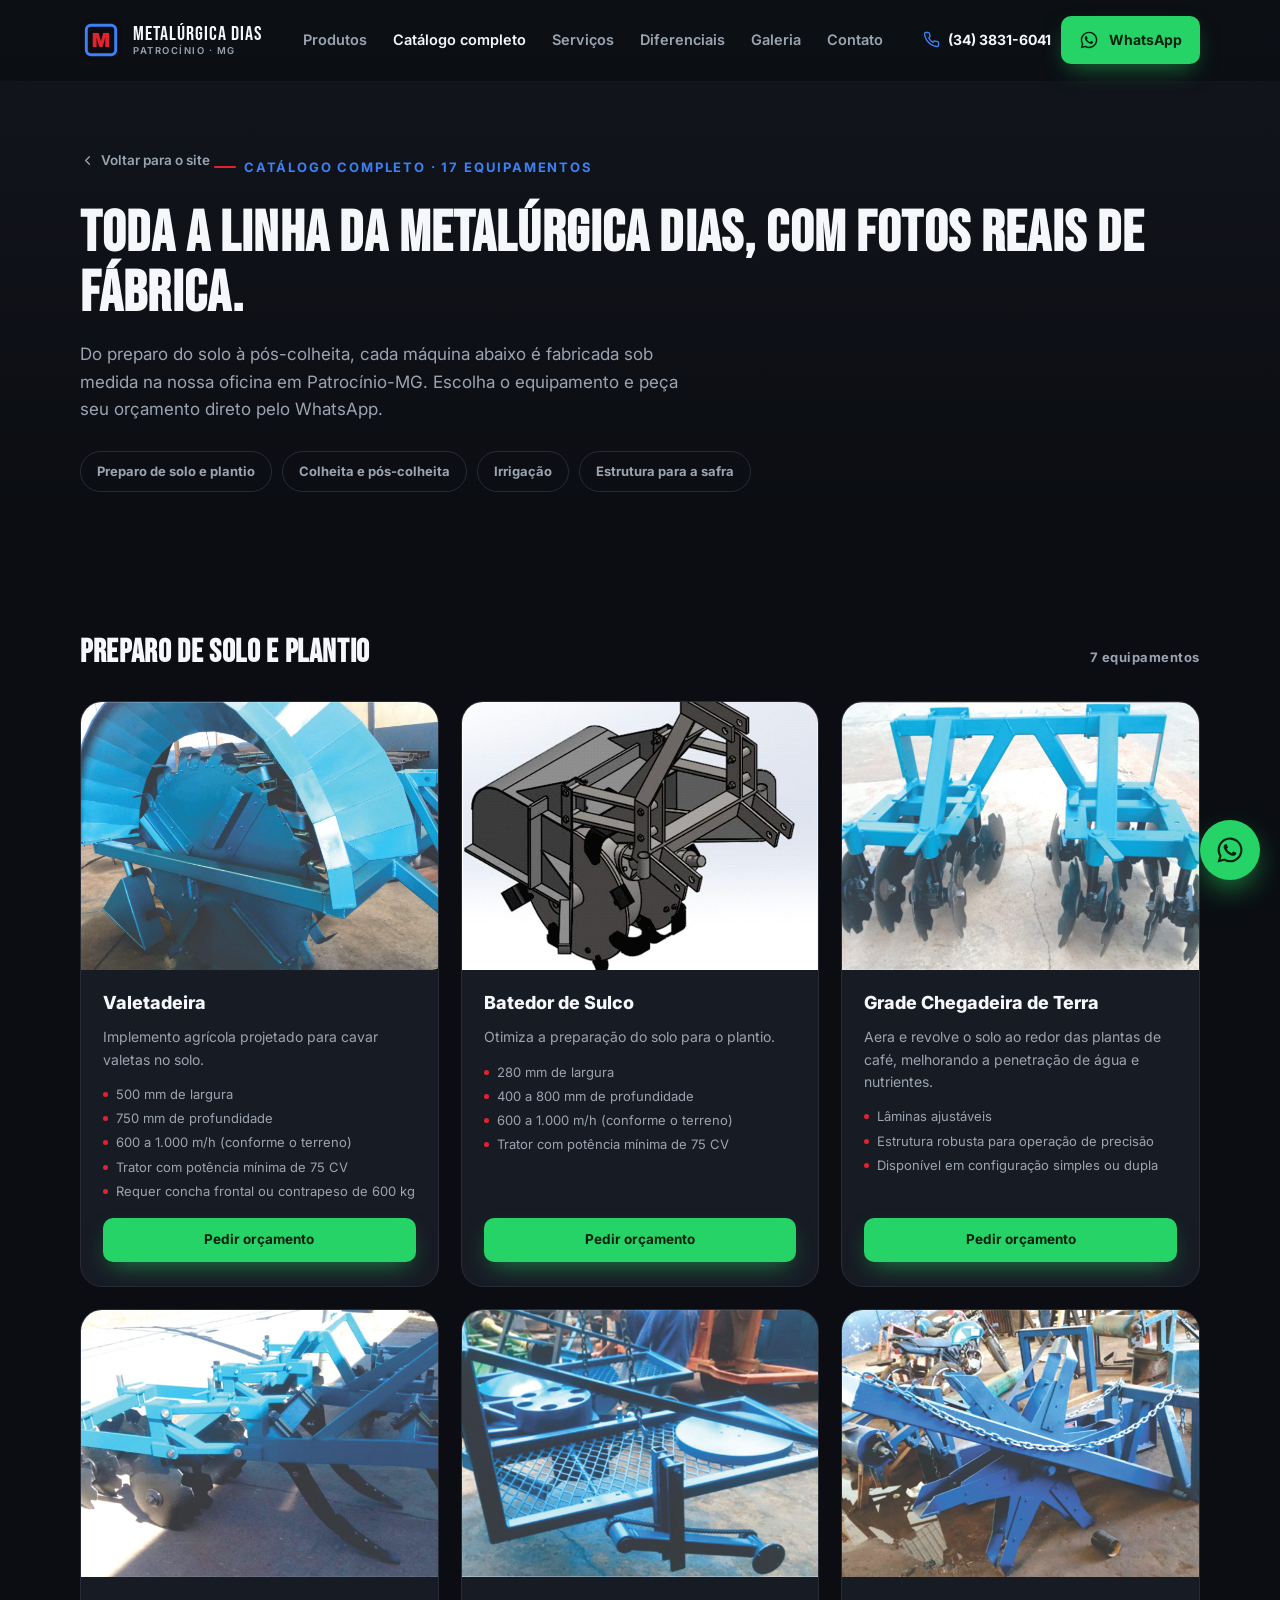
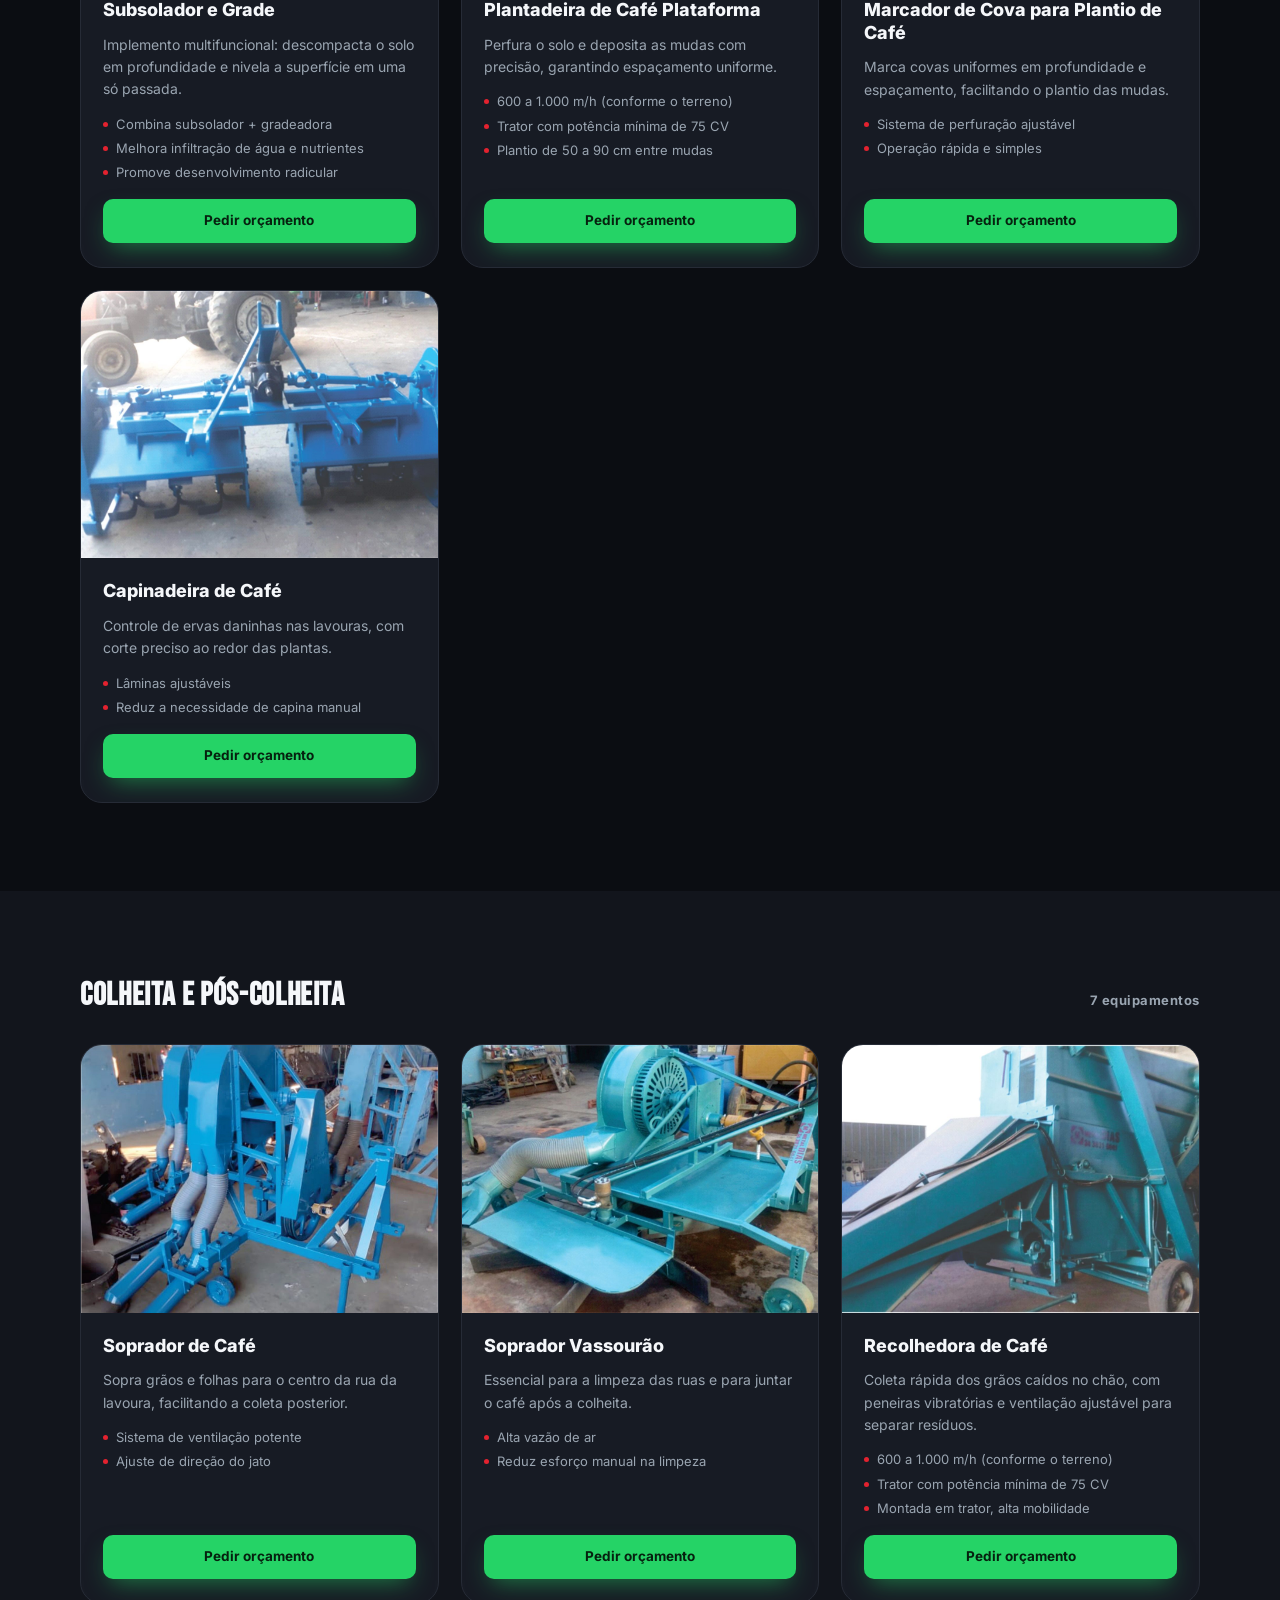
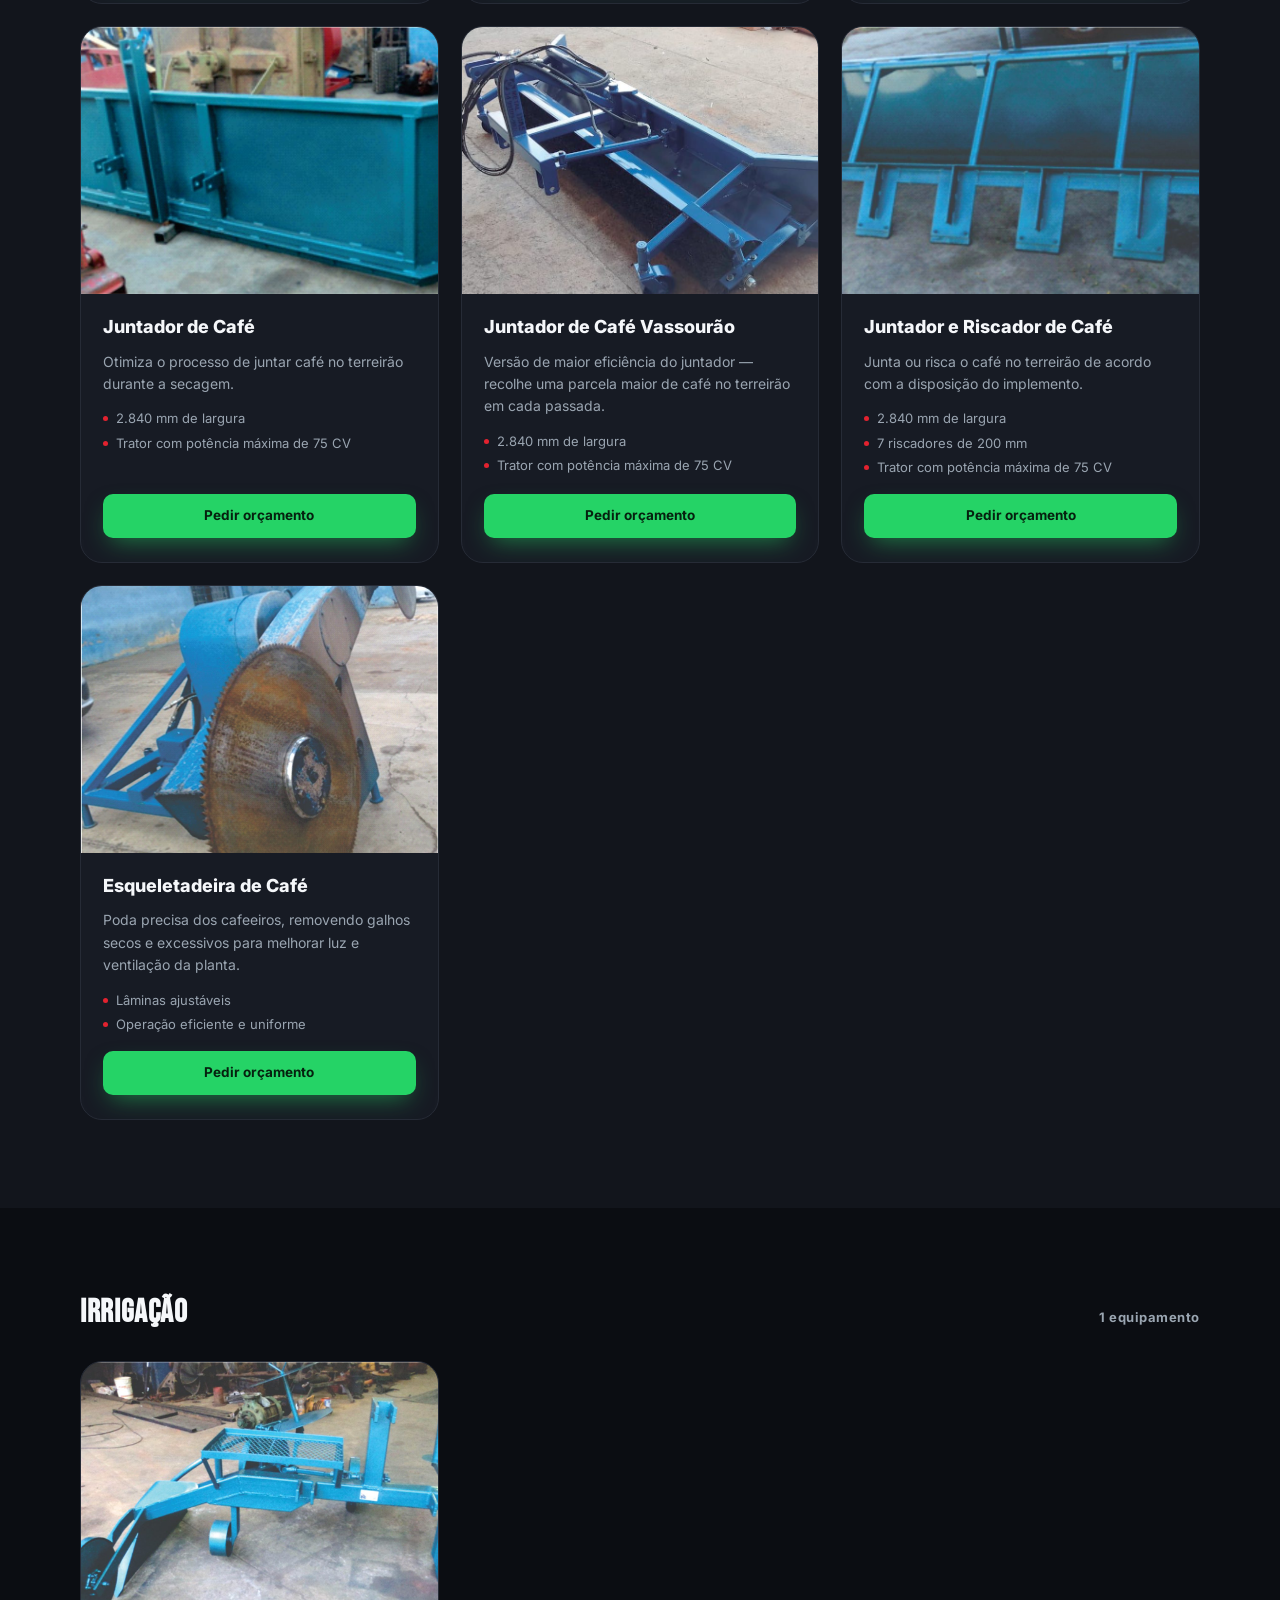
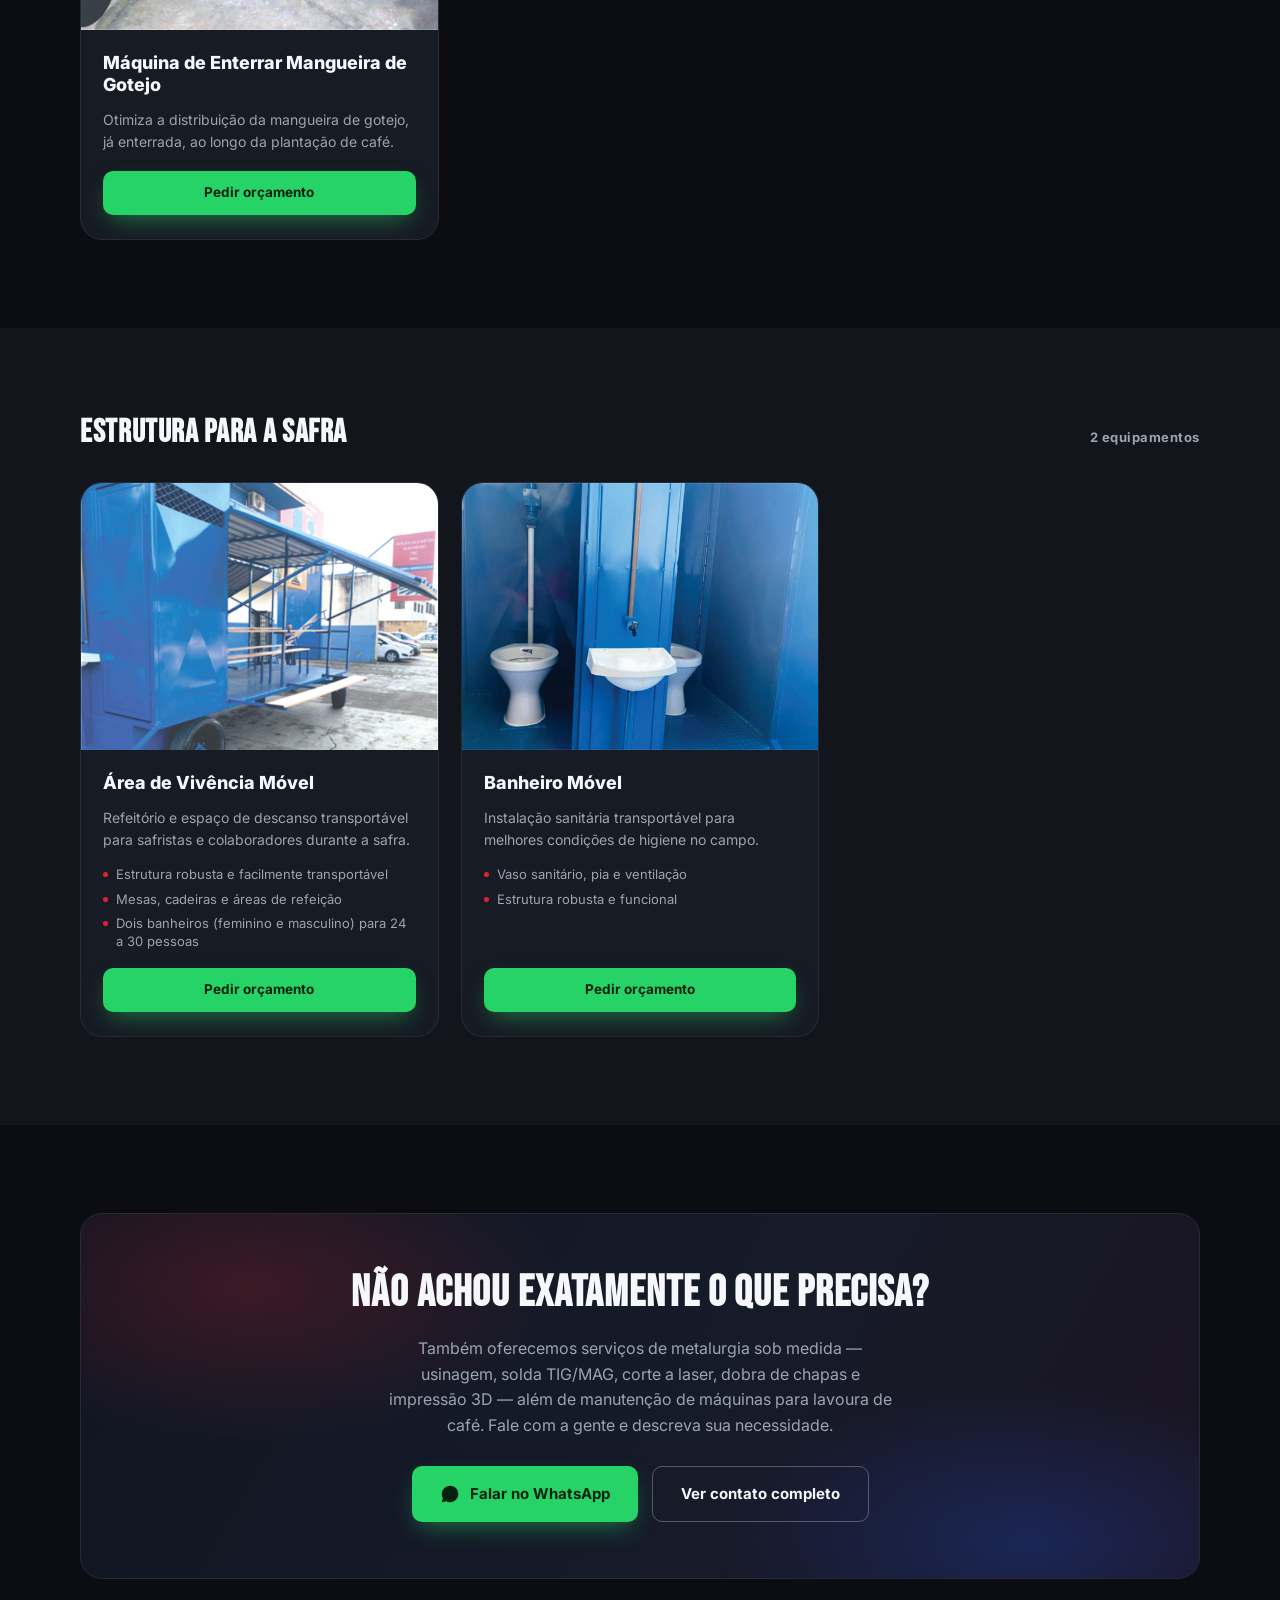
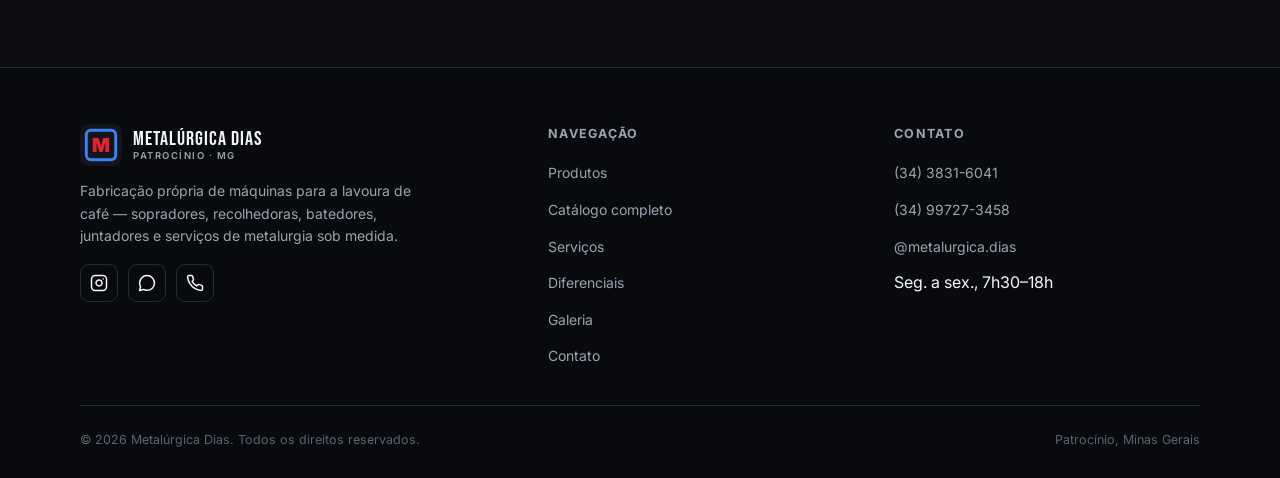
==== catalogo.html @ f8a8c546 "Ajusta copy para refletir os serviços de metalurgia, não só as máquinas de café - Meta description/o" ====
<!DOCTYPE html>
<html lang="pt-BR">
<head>
<meta charset="UTF-8">
<meta name="viewport" content="width=device-width, initial-scale=1">
<title>Catálogo completo — Metalúrgica Dias | Máquinas para Café, Patrocínio-MG</title>
<meta name="description" content="Catálogo completo da Metalúrgica Dias: 17 equipamentos para preparo de solo, plantio, colheita e pós-colheita de café, irrigação e estrutura de safra. Fabricação própria em Patrocínio-MG.">
<link rel="canonical" href="https://rafaelsilva308.github.io/metalurgica-dias/catalogo.html">
<meta property="og:title" content="Catálogo completo — Metalúrgica Dias">
<meta property="og:description" content="17 equipamentos de fabricação própria para a lavoura de café, com fotos reais e especificações técnicas.">
<meta property="og:type" content="website">
<meta property="og:url" content="https://rafaelsilva308.github.io/metalurgica-dias/catalogo.html">
<meta property="og:locale" content="pt_BR">
<meta property="og:image" content="https://rafaelsilva308.github.io/metalurgica-dias/assets/og-catalogo.jpg">
<meta property="og:image:width" content="1200">
<meta property="og:image:height" content="630">
<meta name="twitter:card" content="summary_large_image">
<meta name="twitter:title" content="Catálogo completo — Metalúrgica Dias">
<meta name="twitter:description" content="17 equipamentos de fabricação própria para a lavoura de café, com fotos reais e especificações técnicas.">
<meta name="twitter:image" content="https://rafaelsilva308.github.io/metalurgica-dias/assets/og-catalogo.jpg">
<link rel="icon" href="data:image/svg+xml,%3Csvg xmlns='http://www.w3.org/2000/svg' viewBox='0 0 100 100'%3E%3Crect width='100' height='100' rx='18' fill='%230B0D12'/%3E%3Crect x='14' y='14' width='72' height='72' rx='10' fill='none' stroke='%231D4ED8' stroke-width='7'/%3E%3Ctext x='50' y='68' font-family='Arial Black, sans-serif' font-weight='900' font-size='52' fill='%23E11D2E' text-anchor='middle'%3EM%3C/text%3E%3C/svg%3E">
<link rel="preconnect" href="https://fonts.googleapis.com">
<link rel="preconnect" href="https://fonts.gstatic.com" crossorigin>
<link href="https://fonts.googleapis.com/css2?family=Bebas+Neue&family=Inter:wght@400;500;600;700;800&display=swap" rel="stylesheet">
<link rel="stylesheet" href="styles.css">
</head>
<body>
<a href="#main" class="skip-link">Pular para o conteúdo</a>

<header class="site-header" id="siteHeader">
  <div class="container header-inner">
    <a href="index.html#topo" class="brand" aria-label="Metalúrgica Dias — início">
      <svg class="brand-mark" viewBox="0 0 100 100" fill="none" aria-hidden="true">
        <rect width="100" height="100" rx="20" fill="#0B0D12"/>
        <rect x="15" y="15" width="70" height="70" rx="11" stroke="#3B82F6" stroke-width="7"/>
        <text x="50" y="67" font-family="Arial Black, Inter, sans-serif" font-weight="900" font-size="46" fill="#E3222F" text-anchor="middle">M</text>
      </svg>
      <span class="brand-word">METALÚRGICA DIAS<span>Patrocínio &middot; MG</span></span>
    </a>

    <nav class="main-nav" aria-label="Navegação principal">
      <ul>
        <li><a href="index.html#produtos">Produtos</a></li>
        <li><a href="catalogo.html" class="active">Catálogo completo</a></li>
        <li><a href="index.html#servicos">Serviços</a></li>
        <li><a href="index.html#diferenciais">Diferenciais</a></li>
        <li><a href="index.html#galeria">Galeria</a></li>
        <li><a href="index.html#contato">Contato</a></li>
      </ul>
    </nav>

    <div class="header-actions">
      <a class="phone-chip" href="tel:+553438316041" aria-label="Ligar para (34) 3831-6041">
        <svg viewBox="0 0 24 24" fill="none" stroke="currentColor" stroke-width="2" stroke-linecap="round" stroke-linejoin="round" aria-hidden="true"><path d="M22 16.92v3a2 2 0 0 1-2.18 2 19.79 19.79 0 0 1-8.63-3.07 19.5 19.5 0 0 1-6-6 19.79 19.79 0 0 1-3.07-8.67A2 2 0 0 1 4.11 2h3a2 2 0 0 1 2 1.72c.127.96.361 1.903.7 2.81a2 2 0 0 1-.45 2.11L8.09 9.91a16 16 0 0 0 6 6l1.27-1.27a2 2 0 0 1 2.11-.45c.907.339 1.85.573 2.81.7A2 2 0 0 1 22 16.92z"/></svg>
        (34) 3831-6041
      </a>
      <a class="btn btn-whatsapp" href="https://wa.me/5534997273458?text=Ol%C3%A1%2C%20vi%20o%20cat%C3%A1logo%20da%20Metal%C3%BArgica%20Dias%20e%20gostaria%20de%20um%20or%C3%A7amento." target="_blank" rel="noopener" aria-label="Falar no WhatsApp">
        <svg viewBox="0 0 24 24" fill="currentColor" aria-hidden="true"><path d="M12.04 2C6.58 2 2.13 6.45 2.13 11.91c0 1.75.46 3.46 1.32 4.97L2.05 22l5.25-1.38a9.9 9.9 0 0 0 4.74 1.2h.01c5.46 0 9.9-4.45 9.9-9.91 0-2.65-1.03-5.14-2.9-7.01A9.82 9.82 0 0 0 12.04 2zm0 18.13a8.2 8.2 0 0 1-4.19-1.15l-.3-.18-3.12.82.83-3.04-.2-.31a8.22 8.22 0 1 1 6.98 3.86zm4.5-6.16c-.25-.12-1.47-.72-1.69-.8-.23-.08-.4-.12-.56.13-.17.25-.65.8-.79.96-.15.17-.29.19-.54.06-.25-.12-1.05-.39-2-1.23a7.5 7.5 0 0 1-1.38-1.72c-.15-.25-.02-.38.11-.51.11-.11.25-.29.37-.44.12-.15.16-.25.24-.42.08-.17.04-.31-.02-.44-.06-.12-.56-1.34-.76-1.84-.2-.48-.4-.42-.56-.42h-.48c-.17 0-.44.06-.67.31-.23.25-.87.85-.87 2.08 0 1.22.89 2.41 1.01 2.57.12.17 1.75 2.67 4.24 3.74.59.26 1.05.41 1.41.52.59.19 1.13.16 1.56.1.48-.07 1.47-.6 1.68-1.18.21-.58.21-1.07.15-1.18-.06-.1-.23-.17-.48-.29z"/></svg>
        <span class="btn-label">WhatsApp</span>
      </a>
      <button class="nav-toggle" id="navToggle" aria-label="Abrir menu" aria-expanded="false" aria-controls="mobileNav">
        <svg viewBox="0 0 24 24" fill="none" stroke="currentColor" stroke-width="2" stroke-linecap="round" aria-hidden="true"><line x1="3" y1="6" x2="21" y2="6"/><line x1="3" y1="12" x2="21" y2="12"/><line x1="3" y1="18" x2="21" y2="18"/></svg>
      </button>
    </div>
  </div>
</header>

<nav class="mobile-nav" id="mobileNav" aria-label="Navegação móvel">
  <ul>
    <li><a href="index.html#produtos">Produtos</a></li>
    <li><a href="catalogo.html">Catálogo completo</a></li>
    <li><a href="index.html#servicos">Serviços</a></li>
    <li><a href="index.html#diferenciais">Diferenciais</a></li>
    <li><a href="index.html#galeria">Galeria</a></li>
    <li><a href="index.html#contato">Contato</a></li>
  </ul>
  <a class="btn btn-whatsapp btn-block" href="https://wa.me/5534997273458?text=Ol%C3%A1%2C%20vi%20o%20cat%C3%A1logo%20da%20Metal%C3%BArgica%20Dias%20e%20gostaria%20de%20um%20or%C3%A7amento." target="_blank" rel="noopener">
    <svg viewBox="0 0 24 24" fill="currentColor" aria-hidden="true"><path d="M12.04 2C6.58 2 2.13 6.45 2.13 11.91c0 1.75.46 3.46 1.32 4.97L2.05 22l5.25-1.38a9.9 9.9 0 0 0 4.74 1.2h.01c5.46 0 9.9-4.45 9.9-9.91 0-2.65-1.03-5.14-2.9-7.01A9.82 9.82 0 0 0 12.04 2z"/></svg>
    Falar no WhatsApp
  </a>
</nav>

<main id="main">
  <!-- CATALOG HERO -->
  <section class="cat-hero">
    <div class="container">
      <a href="index.html" class="cat-hero-back reveal">
        <svg viewBox="0 0 24 24" fill="none" stroke="currentColor" stroke-width="2" stroke-linecap="round" stroke-linejoin="round" aria-hidden="true"><polyline points="15 18 9 12 15 6"/></svg>
        Voltar para o site
      </a>
      <span class="eyebrow reveal">Catálogo completo &middot; 17 equipamentos</span>
      <h1 class="reveal" style="--rd:.05s">Toda a linha da Metalúrgica Dias, com fotos reais de fábrica.</h1>
      <p class="reveal" style="--rd:.1s">Do preparo do solo à pós-colheita, cada máquina abaixo é fabricada sob medida na nossa oficina em Patrocínio-MG. Escolha o equipamento e peça seu orçamento direto pelo WhatsApp.</p>
      <nav class="cat-jump reveal" style="--rd:.16s" aria-label="Ir para categoria">
        <a href="#preparo-solo">Preparo de solo e plantio</a>
        <a href="#colheita">Colheita e pós-colheita</a>
        <a href="#irrigacao">Irrigação</a>
        <a href="#estrutura">Estrutura para a safra</a>
      </nav>
    </div>
  </section>

  <!-- PREPARO DE SOLO E PLANTIO -->
  <section class="section-pad" id="preparo-solo">
    <div class="container">
      <div class="cat-section-head reveal">
        <h2>Preparo de solo e plantio</h2>
        <span class="cat-count">7 equipamentos</span>
      </div>

      <div class="catalog-grid">
        <article class="catalog-card reveal">
          <div class="catalog-card-media"><img src="assets/produtos/valetadeira.jpg" alt="Valetadeira da Metalúrgica Dias cavando valetas no solo" loading="lazy" width="1400" height="972"></div>
          <div class="catalog-card-body">
            <h3>Valetadeira</h3>
            <p>Implemento agrícola projetado para cavar valetas no solo.</p>
            <ul class="catalog-specs">
              <li>500 mm de largura</li>
              <li>750 mm de profundidade</li>
              <li>600 a 1.000 m/h (conforme o terreno)</li>
              <li>Trator com potência mínima de 75 CV</li>
              <li>Requer concha frontal ou contrapeso de 600 kg</li>
            </ul>
            <div class="catalog-card-cta">
              <a class="btn btn-whatsapp btn-sm btn-block" href="https://wa.me/5534997273458?text=Ol%C3%A1%2C%20tenho%20interesse%20na%20VALETADEIRA%20do%20cat%C3%A1logo." target="_blank" rel="noopener">Pedir orçamento</a>
            </div>
          </div>
        </article>

        <article class="catalog-card reveal">
          <div class="catalog-card-media"><img src="assets/produtos/batedor-de-sulco.jpg" alt="Batedor de sulco da Metalúrgica Dias" loading="lazy" width="1400" height="1185"></div>
          <div class="catalog-card-body">
            <h3>Batedor de Sulco</h3>
            <p>Otimiza a preparação do solo para o plantio.</p>
            <ul class="catalog-specs">
              <li>280 mm de largura</li>
              <li>400 a 800 mm de profundidade</li>
              <li>600 a 1.000 m/h (conforme o terreno)</li>
              <li>Trator com potência mínima de 75 CV</li>
            </ul>
            <div class="catalog-card-cta">
              <a class="btn btn-whatsapp btn-sm btn-block" href="https://wa.me/5534997273458?text=Ol%C3%A1%2C%20tenho%20interesse%20no%20BATEDOR%20DE%20SULCO%20do%20cat%C3%A1logo." target="_blank" rel="noopener">Pedir orçamento</a>
            </div>
          </div>
        </article>

        <article class="catalog-card reveal">
          <div class="catalog-card-media"><img src="assets/produtos/grade-chegadeira-terra-2.jpg" alt="Grade chegadeira de terra da Metalúrgica Dias" loading="lazy" width="1400" height="916"></div>
          <div class="catalog-card-body">
            <h3>Grade Chegadeira de Terra</h3>
            <p>Aera e revolve o solo ao redor das plantas de café, melhorando a penetração de água e nutrientes.</p>
            <ul class="catalog-specs">
              <li>Lâminas ajustáveis</li>
              <li>Estrutura robusta para operação de precisão</li>
              <li>Disponível em configuração simples ou dupla</li>
            </ul>
            <div class="catalog-card-cta">
              <a class="btn btn-whatsapp btn-sm btn-block" href="https://wa.me/5534997273458?text=Ol%C3%A1%2C%20tenho%20interesse%20na%20GRADE%20CHEGADEIRA%20DE%20TERRA%20do%20cat%C3%A1logo." target="_blank" rel="noopener">Pedir orçamento</a>
            </div>
          </div>
        </article>

        <article class="catalog-card reveal">
          <div class="catalog-card-media"><img src="assets/produtos/subsolador-grade.jpg" alt="Subsolador e grade da Metalúrgica Dias" loading="lazy" width="1400" height="839"></div>
          <div class="catalog-card-body">
            <h3>Subsolador e Grade</h3>
            <p>Implemento multifuncional: descompacta o solo em profundidade e nivela a superfície em uma só passada.</p>
            <ul class="catalog-specs">
              <li>Combina subsolador + gradeadora</li>
              <li>Melhora infiltração de água e nutrientes</li>
              <li>Promove desenvolvimento radicular</li>
            </ul>
            <div class="catalog-card-cta">
              <a class="btn btn-whatsapp btn-sm btn-block" href="https://wa.me/5534997273458?text=Ol%C3%A1%2C%20tenho%20interesse%20no%20SUBSOLADOR%20E%20GRADE%20do%20cat%C3%A1logo." target="_blank" rel="noopener">Pedir orçamento</a>
            </div>
          </div>
        </article>

        <article class="catalog-card reveal">
          <div class="catalog-card-media"><img src="assets/produtos/plantadeira-cafe-plataforma.jpg" alt="Plantadeira de café plataforma da Metalúrgica Dias" loading="lazy" width="1400" height="846"></div>
          <div class="catalog-card-body">
            <h3>Plantadeira de Café Plataforma</h3>
            <p>Perfura o solo e deposita as mudas com precisão, garantindo espaçamento uniforme.</p>
            <ul class="catalog-specs">
              <li>600 a 1.000 m/h (conforme o terreno)</li>
              <li>Trator com potência mínima de 75 CV</li>
              <li>Plantio de 50 a 90 cm entre mudas</li>
            </ul>
            <div class="catalog-card-cta">
              <a class="btn btn-whatsapp btn-sm btn-block" href="https://wa.me/5534997273458?text=Ol%C3%A1%2C%20tenho%20interesse%20na%20PLANTADEIRA%20DE%20CAF%C3%89%20PLATAFORMA%20do%20cat%C3%A1logo." target="_blank" rel="noopener">Pedir orçamento</a>
            </div>
          </div>
        </article>

        <article class="catalog-card reveal">
          <div class="catalog-card-media"><img src="assets/produtos/marcador-cova-plantio.jpg" alt="Marcador de cova para plantio de café da Metalúrgica Dias" loading="lazy" width="1400" height="915"></div>
          <div class="catalog-card-body">
            <h3>Marcador de Cova para Plantio de Café</h3>
            <p>Marca covas uniformes em profundidade e espaçamento, facilitando o plantio das mudas.</p>
            <ul class="catalog-specs">
              <li>Sistema de perfuração ajustável</li>
              <li>Operação rápida e simples</li>
            </ul>
            <div class="catalog-card-cta">
              <a class="btn btn-whatsapp btn-sm btn-block" href="https://wa.me/5534997273458?text=Ol%C3%A1%2C%20tenho%20interesse%20no%20MARCADOR%20DE%20COVA%20do%20cat%C3%A1logo." target="_blank" rel="noopener">Pedir orçamento</a>
            </div>
          </div>
        </article>

        <article class="catalog-card reveal">
          <div class="catalog-card-media"><img src="assets/produtos/capinadeira-cafe.jpg" alt="Capinadeira de café da Metalúrgica Dias" loading="lazy" width="1400" height="916"></div>
          <div class="catalog-card-body">
            <h3>Capinadeira de Café</h3>
            <p>Controle de ervas daninhas nas lavouras, com corte preciso ao redor das plantas.</p>
            <ul class="catalog-specs">
              <li>Lâminas ajustáveis</li>
              <li>Reduz a necessidade de capina manual</li>
            </ul>
            <div class="catalog-card-cta">
              <a class="btn btn-whatsapp btn-sm btn-block" href="https://wa.me/5534997273458?text=Ol%C3%A1%2C%20tenho%20interesse%20na%20CAPINADEIRA%20DE%20CAF%C3%89%20do%20cat%C3%A1logo." target="_blank" rel="noopener">Pedir orçamento</a>
            </div>
          </div>
        </article>
      </div>
    </div>
  </section>

  <!-- COLHEITA E PÓS-COLHEITA -->
  <section class="section-pad alt-section" id="colheita">
    <div class="container">
      <div class="cat-section-head reveal">
        <h2>Colheita e pós-colheita</h2>
        <span class="cat-count">7 equipamentos</span>
      </div>

      <div class="catalog-grid">
        <article class="catalog-card reveal">
          <div class="catalog-card-media"><img src="assets/produtos/soprador-de-cafe.jpg" alt="Soprador de café da Metalúrgica Dias" loading="lazy" width="1400" height="1226"></div>
          <div class="catalog-card-body">
            <h3>Soprador de Café</h3>
            <p>Sopra grãos e folhas para o centro da rua da lavoura, facilitando a coleta posterior.</p>
            <ul class="catalog-specs">
              <li>Sistema de ventilação potente</li>
              <li>Ajuste de direção do jato</li>
            </ul>
            <div class="catalog-card-cta">
              <a class="btn btn-whatsapp btn-sm btn-block" href="https://wa.me/5534997273458?text=Ol%C3%A1%2C%20tenho%20interesse%20no%20SOPRADOR%20DE%20CAF%C3%89%20do%20cat%C3%A1logo." target="_blank" rel="noopener">Pedir orçamento</a>
            </div>
          </div>
        </article>

        <article class="catalog-card reveal">
          <div class="catalog-card-media"><img src="assets/produtos/soprador-vassourao.jpg" alt="Soprador vassourão da Metalúrgica Dias" loading="lazy" width="1400" height="915"></div>
          <div class="catalog-card-body">
            <h3>Soprador Vassourão</h3>
            <p>Essencial para a limpeza das ruas e para juntar o café após a colheita.</p>
            <ul class="catalog-specs">
              <li>Alta vazão de ar</li>
              <li>Reduz esforço manual na limpeza</li>
            </ul>
            <div class="catalog-card-cta">
              <a class="btn btn-whatsapp btn-sm btn-block" href="https://wa.me/5534997273458?text=Ol%C3%A1%2C%20tenho%20interesse%20no%20SOPRADOR%20VASSOUR%C3%83O%20do%20cat%C3%A1logo." target="_blank" rel="noopener">Pedir orçamento</a>
            </div>
          </div>
        </article>

        <article class="catalog-card reveal">
          <div class="catalog-card-media"><img src="assets/produtos/recolhedora-de-cafe.jpg" alt="Recolhedora de café da Metalúrgica Dias" loading="lazy" width="1400" height="803"></div>
          <div class="catalog-card-body">
            <h3>Recolhedora de Café</h3>
            <p>Coleta rápida dos grãos caídos no chão, com peneiras vibratórias e ventilação ajustável para separar resíduos.</p>
            <ul class="catalog-specs">
              <li>600 a 1.000 m/h (conforme o terreno)</li>
              <li>Trator com potência mínima de 75 CV</li>
              <li>Montada em trator, alta mobilidade</li>
            </ul>
            <div class="catalog-card-cta">
              <a class="btn btn-whatsapp btn-sm btn-block" href="https://wa.me/5534997273458?text=Ol%C3%A1%2C%20tenho%20interesse%20na%20RECOLHEDORA%20DE%20CAF%C3%89%20do%20cat%C3%A1logo." target="_blank" rel="noopener">Pedir orçamento</a>
            </div>
          </div>
        </article>

        <article class="catalog-card reveal">
          <div class="catalog-card-media"><img src="assets/produtos/juntador-de-cafe.jpg" alt="Juntador de café da Metalúrgica Dias" loading="lazy" width="1400" height="709"></div>
          <div class="catalog-card-body">
            <h3>Juntador de Café</h3>
            <p>Otimiza o processo de juntar café no terreirão durante a secagem.</p>
            <ul class="catalog-specs">
              <li>2.840 mm de largura</li>
              <li>Trator com potência máxima de 75 CV</li>
            </ul>
            <div class="catalog-card-cta">
              <a class="btn btn-whatsapp btn-sm btn-block" href="https://wa.me/5534997273458?text=Ol%C3%A1%2C%20tenho%20interesse%20no%20JUNTADOR%20DE%20CAF%C3%89%20do%20cat%C3%A1logo." target="_blank" rel="noopener">Pedir orçamento</a>
            </div>
          </div>
        </article>

        <article class="catalog-card reveal">
          <div class="catalog-card-media"><img src="assets/produtos/juntador-cafe-vassourao.jpg" alt="Juntador de café vassourão da Metalúrgica Dias" loading="lazy" width="1073" height="563"></div>
          <div class="catalog-card-body">
            <h3>Juntador de Café Vassourão</h3>
            <p>Versão de maior eficiência do juntador — recolhe uma parcela maior de café no terreirão em cada passada.</p>
            <ul class="catalog-specs">
              <li>2.840 mm de largura</li>
              <li>Trator com potência máxima de 75 CV</li>
            </ul>
            <div class="catalog-card-cta">
              <a class="btn btn-whatsapp btn-sm btn-block" href="https://wa.me/5534997273458?text=Ol%C3%A1%2C%20tenho%20interesse%20no%20JUNTADOR%20DE%20CAF%C3%89%20VASSOUR%C3%83O%20do%20cat%C3%A1logo." target="_blank" rel="noopener">Pedir orçamento</a>
            </div>
          </div>
        </article>

        <article class="catalog-card reveal">
          <div class="catalog-card-media"><img src="assets/produtos/juntador-riscador-cafe.jpg" alt="Juntador e riscador de café da Metalúrgica Dias" loading="lazy" width="1400" height="629"></div>
          <div class="catalog-card-body">
            <h3>Juntador e Riscador de Café</h3>
            <p>Junta ou risca o café no terreirão de acordo com a disposição do implemento.</p>
            <ul class="catalog-specs">
              <li>2.840 mm de largura</li>
              <li>7 riscadores de 200 mm</li>
              <li>Trator com potência máxima de 75 CV</li>
            </ul>
            <div class="catalog-card-cta">
              <a class="btn btn-whatsapp btn-sm btn-block" href="https://wa.me/5534997273458?text=Ol%C3%A1%2C%20tenho%20interesse%20no%20JUNTADOR%20E%20RISCADOR%20DE%20CAF%C3%89%20do%20cat%C3%A1logo." target="_blank" rel="noopener">Pedir orçamento</a>
            </div>
          </div>
        </article>

        <article class="catalog-card reveal">
          <div class="catalog-card-media"><img src="assets/produtos/esqueletadeira-cafe.jpg" alt="Esqueletadeira de café da Metalúrgica Dias" loading="lazy" width="1400" height="1609"></div>
          <div class="catalog-card-body">
            <h3>Esqueletadeira de Café</h3>
            <p>Poda precisa dos cafeeiros, removendo galhos secos e excessivos para melhorar luz e ventilação da planta.</p>
            <ul class="catalog-specs">
              <li>Lâminas ajustáveis</li>
              <li>Operação eficiente e uniforme</li>
            </ul>
            <div class="catalog-card-cta">
              <a class="btn btn-whatsapp btn-sm btn-block" href="https://wa.me/5534997273458?text=Ol%C3%A1%2C%20tenho%20interesse%20na%20ESQUELETADEIRA%20DE%20CAF%C3%89%20do%20cat%C3%A1logo." target="_blank" rel="noopener">Pedir orçamento</a>
            </div>
          </div>
        </article>
      </div>
    </div>
  </section>

  <!-- IRRIGAÇÃO -->
  <section class="section-pad" id="irrigacao">
    <div class="container">
      <div class="cat-section-head reveal">
        <h2>Irrigação</h2>
        <span class="cat-count">1 equipamento</span>
      </div>

      <div class="catalog-grid">
        <article class="catalog-card reveal">
          <div class="catalog-card-media"><img src="assets/produtos/maquina-enterrar-mangueira.jpg" alt="Máquina de enterrar mangueira de gotejo da Metalúrgica Dias" loading="lazy" width="1400" height="863"></div>
          <div class="catalog-card-body">
            <h3>Máquina de Enterrar Mangueira de Gotejo</h3>
            <p>Otimiza a distribuição da mangueira de gotejo, já enterrada, ao longo da plantação de café.</p>
            <div class="catalog-card-cta">
              <a class="btn btn-whatsapp btn-sm btn-block" href="https://wa.me/5534997273458?text=Ol%C3%A1%2C%20tenho%20interesse%20na%20M%C3%81QUINA%20DE%20ENTERRAR%20MANGUEIRA%20DE%20GOTEJO%20do%20cat%C3%A1logo." target="_blank" rel="noopener">Pedir orçamento</a>
            </div>
          </div>
        </article>
      </div>
    </div>
  </section>

  <!-- ESTRUTURA PARA A SAFRA -->
  <section class="section-pad alt-section" id="estrutura">
    <div class="container">
      <div class="cat-section-head reveal">
        <h2>Estrutura para a safra</h2>
        <span class="cat-count">2 equipamentos</span>
      </div>

      <div class="catalog-grid">
        <article class="catalog-card reveal">
          <div class="catalog-card-media"><img src="assets/produtos/area-vivencia-movel-a.jpg" alt="Área de vivência móvel da Metalúrgica Dias, com bancos e cobertura" loading="lazy" width="1201" height="1139"></div>
          <div class="catalog-card-body">
            <h3>Área de Vivência Móvel</h3>
            <p>Refeitório e espaço de descanso transportável para safristas e colaboradores durante a safra.</p>
            <ul class="catalog-specs">
              <li>Estrutura robusta e facilmente transportável</li>
              <li>Mesas, cadeiras e áreas de refeição</li>
              <li>Dois banheiros (feminino e masculino) para 24 a 30 pessoas</li>
            </ul>
            <div class="catalog-card-cta">
              <a class="btn btn-whatsapp btn-sm btn-block" href="https://wa.me/5534997273458?text=Ol%C3%A1%2C%20tenho%20interesse%20na%20%C3%81REA%20DE%20VIV%C3%8ANCIA%20M%C3%93VEL%20do%20cat%C3%A1logo." target="_blank" rel="noopener">Pedir orçamento</a>
            </div>
          </div>
        </article>

        <article class="catalog-card reveal">
          <div class="catalog-card-media"><img src="assets/produtos/banheiro-movel.jpg" alt="Banheiro móvel da Metalúrgica Dias" loading="lazy" width="1400" height="916"></div>
          <div class="catalog-card-body">
            <h3>Banheiro Móvel</h3>
            <p>Instalação sanitária transportável para melhores condições de higiene no campo.</p>
            <ul class="catalog-specs">
              <li>Vaso sanitário, pia e ventilação</li>
              <li>Estrutura robusta e funcional</li>
            </ul>
            <div class="catalog-card-cta">
              <a class="btn btn-whatsapp btn-sm btn-block" href="https://wa.me/5534997273458?text=Ol%C3%A1%2C%20tenho%20interesse%20no%20BANHEIRO%20M%C3%93VEL%20do%20cat%C3%A1logo." target="_blank" rel="noopener">Pedir orçamento</a>
            </div>
          </div>
        </article>
      </div>
    </div>
  </section>

  <!-- CTA BANNER -->
  <section class="section-pad">
    <div class="container">
      <div class="cta-banner reveal">
        <h2>Não achou exatamente o que precisa?</h2>
        <p>Também oferecemos serviços de metalurgia sob medida — usinagem, solda TIG/MAG, corte a laser, dobra de chapas e impressão 3D — além de manutenção de máquinas para lavoura de café. Fale com a gente e descreva sua necessidade.</p>
        <div class="cta-actions">
          <a class="btn btn-whatsapp" href="https://wa.me/5534997273458?text=Ol%C3%A1%2C%20preciso%20de%20uma%20m%C3%A1quina%20sob%20medida%20que%20n%C3%A3o%20vi%20no%20cat%C3%A1logo." target="_blank" rel="noopener">
            <svg viewBox="0 0 24 24" fill="currentColor" aria-hidden="true"><path d="M12.04 2C6.58 2 2.13 6.45 2.13 11.91c0 1.75.46 3.46 1.32 4.97L2.05 22l5.25-1.38a9.9 9.9 0 0 0 4.74 1.2h.01c5.46 0 9.9-4.45 9.9-9.91 0-2.65-1.03-5.14-2.9-7.01A9.82 9.82 0 0 0 12.04 2z"/></svg>
            Falar no WhatsApp
          </a>
          <a class="btn btn-outline" href="index.html#contato">
            Ver contato completo
          </a>
        </div>
      </div>
    </div>
  </section>
</main>

<footer class="site-footer">
  <div class="container">
    <div class="footer-grid">
      <div class="footer-brand">
        <a href="index.html#topo" class="brand" aria-label="Metalúrgica Dias — início">
          <svg class="brand-mark" viewBox="0 0 100 100" fill="none" aria-hidden="true">
            <rect width="100" height="100" rx="20" fill="#12151C"/>
            <rect x="15" y="15" width="70" height="70" rx="11" stroke="#3B82F6" stroke-width="7"/>
            <text x="50" y="67" font-family="Arial Black, Inter, sans-serif" font-weight="900" font-size="46" fill="#E3222F" text-anchor="middle">M</text>
          </svg>
          <span class="brand-word">METALÚRGICA DIAS<span>Patrocínio &middot; MG</span></span>
        </a>
        <p>Fabricação própria de máquinas para a lavoura de café — sopradores, recolhedoras, batedores, juntadores e serviços de metalurgia sob medida.</p>
        <div class="footer-social">
          <a href="https://instagram.com/metalurgica.dias" target="_blank" rel="noopener" aria-label="Instagram da Metalúrgica Dias">
            <svg viewBox="0 0 24 24" fill="none" stroke="currentColor" stroke-width="2" stroke-linecap="round" stroke-linejoin="round" aria-hidden="true"><rect x="2" y="2" width="20" height="20" rx="5"/><path d="M16 11.37A4 4 0 1 1 12.63 8 4 4 0 0 1 16 11.37z"/><line x1="17.5" y1="6.5" x2="17.5" y2="6.5"/></svg>
          </a>
          <a href="https://wa.me/5534997273458" target="_blank" rel="noopener" aria-label="WhatsApp da Metalúrgica Dias">
            <svg viewBox="0 0 24 24" fill="none" stroke="currentColor" stroke-width="2" stroke-linecap="round" stroke-linejoin="round" aria-hidden="true"><path d="M12.04 2C6.58 2 2.13 6.45 2.13 11.91c0 1.75.46 3.46 1.32 4.97L2.05 22l5.25-1.38a9.9 9.9 0 0 0 4.74 1.2h.01c5.46 0 9.9-4.45 9.9-9.91 0-2.65-1.03-5.14-2.9-7.01A9.82 9.82 0 0 0 12.04 2z"/></svg>
          </a>
          <a href="tel:+553438316041" aria-label="Ligar para a Metalúrgica Dias">
            <svg viewBox="0 0 24 24" fill="none" stroke="currentColor" stroke-width="2" stroke-linecap="round" stroke-linejoin="round" aria-hidden="true"><path d="M22 16.92v3a2 2 0 0 1-2.18 2 19.79 19.79 0 0 1-8.63-3.07 19.5 19.5 0 0 1-6-6 19.79 19.79 0 0 1-3.07-8.67A2 2 0 0 1 4.11 2h3a2 2 0 0 1 2 1.72c.127.96.361 1.903.7 2.81a2 2 0 0 1-.45 2.11L8.09 9.91a16 16 0 0 0 6 6l1.27-1.27a2 2 0 0 1 2.11-.45c.907.339 1.85.573 2.81.7A2 2 0 0 1 22 16.92z"/></svg>
          </a>
        </div>
      </div>

      <div class="footer-col">
        <h5>Navegação</h5>
        <ul>
          <li><a href="index.html#produtos">Produtos</a></li>
          <li><a href="catalogo.html">Catálogo completo</a></li>
          <li><a href="index.html#servicos">Serviços</a></li>
          <li><a href="index.html#diferenciais">Diferenciais</a></li>
          <li><a href="index.html#galeria">Galeria</a></li>
          <li><a href="index.html#contato">Contato</a></li>
        </ul>
      </div>

      <div class="footer-col">
        <h5>Contato</h5>
        <ul>
          <li><a href="tel:+553438316041">(34) 3831-6041</a></li>
          <li><a href="https://wa.me/5534997273458" target="_blank" rel="noopener">(34) 99727-3458</a></li>
          <li><a href="https://instagram.com/metalurgica.dias" target="_blank" rel="noopener">@metalurgica.dias</a></li>
          <li>Seg. a sex., 7h30–18h</li>
        </ul>
      </div>
    </div>

    <div class="footer-bottom">
      <span>&copy; 2026 Metalúrgica Dias. Todos os direitos reservados.</span>
      <span>Patrocínio, Minas Gerais</span>
    </div>
  </div>
</footer>

<a class="float-wa" href="https://wa.me/5534997273458?text=Ol%C3%A1%2C%20vi%20o%20cat%C3%A1logo%20e%20gostaria%20de%20um%20or%C3%A7amento." target="_blank" rel="noopener" aria-label="Falar no WhatsApp">
  <svg viewBox="0 0 24 24" fill="currentColor" aria-hidden="true"><path d="M12.04 2C6.58 2 2.13 6.45 2.13 11.91c0 1.75.46 3.46 1.32 4.97L2.05 22l5.25-1.38a9.9 9.9 0 0 0 4.74 1.2h.01c5.46 0 9.9-4.45 9.9-9.91 0-2.65-1.03-5.14-2.9-7.01A9.82 9.82 0 0 0 12.04 2zm0 18.13a8.2 8.2 0 0 1-4.19-1.15l-.3-.18-3.12.82.83-3.04-.2-.31a8.22 8.22 0 1 1 6.98 3.86zm4.5-6.16c-.25-.12-1.47-.72-1.69-.8-.23-.08-.4-.12-.56.13-.17.25-.65.8-.79.96-.15.17-.29.19-.54.06-.25-.12-1.05-.39-2-1.23a7.5 7.5 0 0 1-1.38-1.72c-.15-.25-.02-.38.11-.51.11-.11.25-.29.37-.44.12-.15.16-.25.24-.42.08-.17.04-.31-.02-.44-.06-.12-.56-1.34-.76-1.84-.2-.48-.4-.42-.56-.42h-.48c-.17 0-.44.06-.67.31-.23.25-.87.85-.87 2.08 0 1.22.89 2.41 1.01 2.57.12.17 1.75 2.67 4.24 3.74.59.26 1.05.41 1.41.52.59.19 1.13.16 1.56.1.48-.07 1.47-.6 1.68-1.18.21-.58.21-1.07.15-1.18-.06-.1-.23-.17-.48-.29z"/></svg>
</a>

<script>
(function(){
  var header = document.getElementById('siteHeader');
  var onScroll = function(){
    header.classList.toggle('scrolled', window.scrollY > 12);
  };
  document.addEventListener('scroll', onScroll, { passive: true });
  onScroll();

  var toggle = document.getElementById('navToggle');
  var mobileNav = document.getElementById('mobileNav');
  function closeMenu(){
    mobileNav.classList.remove('open');
    toggle.setAttribute('aria-expanded', 'false');
    document.body.style.overflow = '';
  }
  toggle.addEventListener('click', function(){
    var open = mobileNav.classList.toggle('open');
    toggle.setAttribute('aria-expanded', String(open));
    document.body.style.overflow = open ? 'hidden' : '';
  });
  mobileNav.querySelectorAll('a').forEach(function(a){
    a.addEventListener('click', closeMenu);
  });

  var reduceMotion = window.matchMedia('(prefers-reduced-motion: reduce)').matches;
  if('IntersectionObserver' in window && !reduceMotion){
    var io = new IntersectionObserver(function(entries){
      entries.forEach(function(entry){
        if(entry.isIntersecting){
          entry.target.classList.add('in');
          io.unobserve(entry.target);
        }
      });
    }, { threshold: 0.14 });
    document.querySelectorAll('.reveal').forEach(function(el){ io.observe(el); });
  } else {
    document.querySelectorAll('.reveal').forEach(function(el){ el.classList.add('in'); });
  }
})();
</script>
</body>
</html>
---- styles.css ----
:root{
  --bg:#0B0D12;
  --bg-alt:#12151C;
  --surface:#171B24;
  --surface-2:#1D222D;
  --border:#262B36;
  --text:#F5F7FA;
  --text-muted:#9AA5B1;
  --light:#F7F8FA;
  --light-alt:#EFF1F4;
  --dark-text:#12151C;
  --dark-muted:#5B6472;
  --border-light:#E3E6EB;
  --primary:#1D4ED8;
  --primary-light:#3B82F6;
  --accent:#E3222F;
  --accent-dark:#B91324;
  --whatsapp:#25D366;
  --whatsapp-dark:#1DA851;
  --radius:14px;
  --radius-lg:22px;
  --shadow-sm:0 1px 2px rgba(0,0,0,.3);
  --shadow-md:0 8px 24px rgba(0,0,0,.35);
  --shadow-lg:0 24px 60px rgba(0,0,0,.45);
  --ease:cubic-bezier(.22,.61,.36,1);
}

*,*::before,*::after{box-sizing:border-box;margin:0;padding:0}
html{scroll-behavior:smooth}
@media (prefers-reduced-motion: reduce){
  html{scroll-behavior:auto}
  *,*::before,*::after{animation-duration:.01ms !important;animation-iteration-count:1 !important;transition-duration:.01ms !important;scroll-behavior:auto !important}
}
body{
  font-family:'Inter',system-ui,-apple-system,sans-serif;
  background:var(--bg);
  color:var(--text);
  line-height:1.6;
  -webkit-font-smoothing:antialiased;
  overflow-x:hidden;
}
img,svg{display:block;max-width:100%}
a{color:inherit;text-decoration:none}
ul{list-style:none}
button{font:inherit;cursor:pointer;border:none;background:none;color:inherit}
.container{max-width:1200px;margin:0 auto;padding:0 24px}
@media(min-width:768px){.container{padding:0 40px}}
@media(max-width:479px){.container{padding:0 16px}}

h1,h2,h3,.display{
  font-family:'Bebas Neue',sans-serif;
  letter-spacing:.02em;
  line-height:1.05;
  text-transform:uppercase;
}
.eyebrow{
  display:inline-flex;align-items:center;gap:8px;
  font-size:13px;font-weight:700;letter-spacing:.14em;text-transform:uppercase;
  color:var(--primary-light);
}
.eyebrow::before{content:'';width:22px;height:2px;background:var(--accent);border-radius:2px;flex:none}

section{position:relative}
.section-pad{padding:88px 0}
@media(max-width:767px){.section-pad{padding:64px 0}}
.light-section{background:var(--light);color:var(--dark-text)}
.light-section .text-muted{color:var(--dark-muted)}
.alt-section{background:var(--bg-alt)}

.section-head{max-width:640px;margin-bottom:48px}
.section-head h2{font-size:clamp(34px,5vw,52px);margin:14px 0 16px}
.section-head p{font-size:17px;color:var(--text-muted)}
.light-section .section-head p{color:var(--dark-muted)}
.center{text-align:center;margin-left:auto;margin-right:auto}

/* Buttons */
.btn{
  display:inline-flex;align-items:center;justify-content:center;gap:10px;
  padding:15px 28px;border-radius:10px;font-weight:700;font-size:15px;
  transition:transform .18s var(--ease),box-shadow .18s var(--ease),background-color .18s var(--ease),border-color .18s var(--ease);
  white-space:nowrap;cursor:pointer;touch-action:manipulation;min-height:48px;
}
.btn svg{width:20px;height:20px;flex:none}
.btn:active{transform:scale(.97)}
.btn-whatsapp{background:var(--whatsapp);color:#06210F;box-shadow:0 10px 24px -8px rgba(37,211,102,.55)}
.btn-whatsapp:hover{background:var(--whatsapp-dark);box-shadow:0 14px 30px -8px rgba(37,211,102,.7)}
.btn-outline{background:transparent;border:1.5px solid rgba(247,248,250,.28);color:var(--text)}
.btn-outline:hover{border-color:var(--text);background:rgba(247,248,250,.06)}
.light-section .btn-outline{border-color:rgba(18,21,28,.22);color:var(--dark-text)}
.light-section .btn-outline:hover{border-color:var(--dark-text);background:rgba(18,21,28,.05)}
.btn-accent{background:var(--accent);color:#fff;box-shadow:0 10px 24px -8px rgba(227,34,47,.55)}
.btn-accent:hover{background:var(--accent-dark)}
.btn-block{width:100%}
.btn-sm{padding:11px 16px;font-size:13.5px;min-height:40px}
/* Safety valve for buttons whose label can get long (e.g. counts) — wraps instead of forcing horizontal overflow on narrow screens */
.btn-wrap{white-space:normal;text-align:center;line-height:1.3}
@media(max-width:479px){.btn-wrap{width:100%}}

/* Header */
.site-header{
  position:fixed;top:0;left:0;right:0;z-index:100;
  padding:16px 0;
  background:rgba(11,13,18,.7);
  backdrop-filter:blur(14px);-webkit-backdrop-filter:blur(14px);
  border-bottom:1px solid transparent;
  transition:background-color .25s var(--ease),border-color .25s var(--ease),padding .25s var(--ease);
}
.site-header.scrolled{background:rgba(11,13,18,.92);border-bottom-color:var(--border);padding:10px 0}
.header-inner{display:flex;align-items:center;justify-content:space-between;gap:16px}
.brand{display:flex;align-items:center;gap:11px}
.brand-mark{width:42px;height:42px;flex:none}
.brand-word{font-family:'Bebas Neue',sans-serif;font-size:20px;letter-spacing:.05em;line-height:1.05}
.brand-word span{display:block;font-family:'Inter',sans-serif;font-size:9.5px;font-weight:600;letter-spacing:.16em;color:var(--text-muted);text-transform:uppercase;margin-top:1px}

/* Nav shows from 1040px (not 960px) — six items ("Catálogo completo" included) need the extra room to avoid crowding the header on small laptop/tablet-landscape widths */
.main-nav{display:none}
.main-nav ul{display:flex;gap:26px}
.main-nav a{font-size:14.5px;font-weight:600;color:var(--text-muted);transition:color .18s var(--ease);position:relative;padding:4px 0}
.main-nav a:hover,.main-nav a.active{color:var(--text)}
@media(min-width:1040px){.main-nav{display:block}}

.header-actions{display:flex;align-items:center;gap:10px}
.phone-chip{display:none;align-items:center;gap:8px;font-size:14px;font-weight:700;color:var(--text)}
.phone-chip svg{width:17px;height:17px;color:var(--primary-light)}
@media(min-width:1180px){.phone-chip{display:inline-flex}}
.header-actions .btn{padding:11px 18px;font-size:14px}
.nav-toggle{display:flex;width:44px;height:44px;align-items:center;justify-content:center;border-radius:9px;flex:none}
.nav-toggle svg{width:24px;height:24px}
@media(min-width:1040px){.nav-toggle{display:none}}

/* Extreme small-screen tightening: keep header from ever overflowing */
@media(max-width:479px){
  .header-actions{gap:8px}
  .brand{gap:8px}
  .brand-mark{width:36px;height:36px}
  .brand-word{font-size:17px}
  .brand-word span{font-size:8.5px}
  .header-actions .btn-whatsapp{padding:0;width:44px;height:44px;border-radius:50%;flex:none}
  .header-actions .btn-whatsapp .btn-label{display:none}
  .header-actions .btn-whatsapp svg{width:20px;height:20px}
  .nav-toggle{width:40px;height:40px}
}

.mobile-nav{
  position:fixed;inset:0;z-index:99;background:var(--bg);
  display:flex;flex-direction:column;padding:96px 24px 40px;
  transform:translateY(-100%);transition:transform .32s var(--ease);
  overflow-y:auto;
}
.mobile-nav.open{transform:translateY(0)}
.mobile-nav ul{display:flex;flex-direction:column;gap:4px}
.mobile-nav a{display:block;padding:14px 4px;font-family:'Bebas Neue',sans-serif;font-size:28px;letter-spacing:.03em;border-bottom:1px solid var(--border)}
.mobile-nav .btn{margin-top:28px}

/* Hero */
.hero{
  padding:160px 0 150px;
  background:var(--bg);
  overflow:hidden;
}
@media(max-width:767px){.hero{padding:128px 0 96px}}
@media(max-width:479px){.hero{padding:114px 0 76px}}
.hero-content{position:relative;z-index:1;max-width:640px}

/* Hero background FX: looping video of components + dark overlay for legibility */
.hero-bg{position:absolute;inset:0;overflow:hidden;pointer-events:none;z-index:0}
.hero-bg-video{position:absolute;inset:0;width:100%;height:100%;object-fit:cover;opacity:.85}
.hero-bg-overlay{
  position:absolute;inset:0;
  background:
    linear-gradient(100deg, var(--bg) 0%, rgba(11,13,18,.85) 30%, rgba(11,13,18,.35) 62%, rgba(11,13,18,.5) 100%),
    linear-gradient(180deg, rgba(11,13,18,.22), transparent 20%, transparent 65%, rgba(11,13,18,.4));
}
@media(max-width:600px){
  .hero-bg-overlay{background:linear-gradient(180deg, rgba(11,13,18,.85), rgba(11,13,18,.45) 45%, rgba(11,13,18,.65))}
}
@media(prefers-reduced-motion: reduce){.hero-bg-video{display:none}}

.scroll-indicator{
  position:absolute;left:50%;bottom:26px;transform:translateX(-50%);
  width:24px;height:38px;border:1.5px solid rgba(247,248,250,.4);border-radius:999px;
  display:flex;justify-content:center;padding-top:7px;z-index:1;
}
.scroll-indicator span{width:3px;height:7px;border-radius:99px;background:var(--text);animation:hero-scroll-dot 1.8s ease-in-out infinite}
@keyframes hero-scroll-dot{0%{opacity:1;transform:translateY(0)}70%{opacity:.2;transform:translateY(10px)}100%{opacity:0;transform:translateY(10px)}}
@media(max-width:767px){.scroll-indicator{display:none}}
.hero h1{font-size:clamp(34px,6.4vw,68px);margin:16px 0 20px}
.hero h1 em{font-style:normal;color:var(--accent)}
.hero-sub{font-size:18px;color:var(--text-muted);max-width:520px;margin-bottom:32px}
.hero-actions{display:flex;flex-wrap:wrap;gap:14px;margin-bottom:40px}
@media(max-width:479px){.hero-actions{gap:12px}.hero-actions .btn{width:100%;justify-content:center}}
.hero-meta{display:flex;flex-wrap:wrap;gap:22px}
.hero-meta li{display:flex;align-items:center;gap:9px;font-size:13.5px;font-weight:600;color:var(--text-muted)}
.hero-meta svg{width:18px;height:18px;color:var(--primary-light);flex:none}

/* Feature: technical illustration + spec cards (moved out of the hero, below the video) */
.feature-grid{display:grid;gap:56px;align-items:center;grid-template-columns:1fr}
@media(min-width:980px){.feature-grid{grid-template-columns:1.05fr .95fr;gap:40px}}
.feature-visual{position:relative}
.blueprint{
  position:relative;border-radius:var(--radius-lg);
  background:
    linear-gradient(rgba(59,130,246,.14) 1px, transparent 1px) 0 0/28px 28px,
    linear-gradient(90deg, rgba(59,130,246,.14) 1px, transparent 1px) 0 0/28px 28px,
    linear-gradient(155deg,#0E1420,#171B24 60%,#0E1420);
  border:1px solid var(--border);
  box-shadow:var(--shadow-lg);
  padding:34px;
  aspect-ratio:1/1;
  display:flex;align-items:center;justify-content:center;
}
.blueprint svg{width:78%;height:78%}
.spec-card{
  background:rgba(11,13,18,.78);backdrop-filter:blur(10px);-webkit-backdrop-filter:blur(10px);
  border:1px solid var(--border);border-radius:var(--radius);box-shadow:var(--shadow-md);
  padding:16px 18px;display:flex;gap:12px;align-items:flex-start;max-width:230px;
}
.spec-card--right{flex-direction:column;gap:10px}
.spec-card-icon{width:38px;height:38px;border-radius:9px;flex:none;background:linear-gradient(155deg,rgba(59,130,246,.25),rgba(59,130,246,.05));border:1px solid rgba(59,130,246,.3);display:flex;align-items:center;justify-content:center}
.spec-card-icon svg{width:19px;height:19px;color:var(--primary-light)}
.spec-card-text{font-size:13px;color:var(--text-muted);line-height:1.4}
.spec-card-number{display:flex;align-items:baseline;gap:6px;font-family:'Bebas Neue',sans-serif}
.spec-card-number span{font-size:44px;line-height:1;color:var(--text)}
.spec-card-number small{font-size:12.5px;color:var(--text-muted);text-transform:uppercase;letter-spacing:.06em;font-family:'Inter',sans-serif;font-weight:600}
@media(min-width:980px){
  .feature-visual{padding:26px}
  .spec-card--left{position:absolute;left:-28px;bottom:-18px;z-index:2}
  .spec-card--right{position:absolute;right:-24px;top:-20px;z-index:2}
}
@media(max-width:979px){.spec-card{max-width:none;margin-top:16px}}
.reveal-pop{transform:translateY(10px) scale(.88) rotate(-7deg)}
.reveal-pop-r{transform:translateY(10px) scale(.88) rotate(7deg)}

/* Trust strip */
.trust-strip{border-top:1px solid var(--border);border-bottom:1px solid var(--border);background:var(--bg-alt)}
.trust-grid{display:grid;grid-template-columns:repeat(2,1fr);gap:28px;padding:32px 0}
@media(min-width:700px){.trust-grid{grid-template-columns:repeat(4,1fr)}}
.trust-item{display:flex;align-items:center;gap:12px}
.trust-item svg{width:26px;height:26px;color:var(--accent);flex:none}
.trust-item strong{display:block;font-size:14.5px;font-weight:700}
.trust-item span{display:block;font-size:12.5px;color:var(--text-muted)}

/* Products / Services (shared card grid) */
.product-grid{display:grid;grid-template-columns:1fr;gap:22px}
@media(min-width:700px){.product-grid{grid-template-columns:repeat(2,1fr)}}
@media(min-width:1040px){.product-grid{grid-template-columns:repeat(3,1fr)}}
.product-card{
  background:var(--surface);border:1px solid var(--border);border-radius:var(--radius-lg);
  padding:30px 28px;display:flex;flex-direction:column;gap:16px;
  transition:transform .22s var(--ease), border-color .22s var(--ease), background-color .22s var(--ease);
}
.product-card:hover{transform:translateY(-4px);border-color:#31394A;background:var(--surface-2)}
.product-icon{
  width:54px;height:54px;border-radius:12px;
  background:linear-gradient(155deg,rgba(29,78,216,.22),rgba(29,78,216,.06));
  border:1px solid rgba(59,130,246,.28);
  display:flex;align-items:center;justify-content:center;
}
.product-icon svg{width:28px;height:28px;color:var(--primary-light)}
.product-card h3{font-family:'Inter',sans-serif;font-size:19px;font-weight:800;letter-spacing:0;text-transform:none}
.product-card p{font-size:14.5px;color:var(--text-muted);flex:1}
.product-link{display:inline-flex;align-items:center;gap:7px;font-size:13.5px;font-weight:700;color:var(--primary-light);margin-top:2px}
.product-link svg{width:15px;height:15px;transition:transform .18s var(--ease)}
.product-card:hover .product-link svg{transform:translateX(3px)}

/* Differentiators */
.diff-grid{display:grid;grid-template-columns:1fr;gap:2px;background:var(--border-light);border-radius:var(--radius-lg);overflow:hidden;border:1px solid var(--border-light)}
@media(min-width:700px){.diff-grid{grid-template-columns:repeat(2,1fr)}}
@media(min-width:1040px){.diff-grid{grid-template-columns:repeat(4,1fr)}}
.diff-item{background:#fff;padding:32px 26px}
.diff-item .num{font-family:'Bebas Neue',sans-serif;font-size:15px;color:var(--accent);letter-spacing:.06em;margin-bottom:14px;display:block}
.diff-item h3{font-family:'Inter',sans-serif;font-size:17px;font-weight:800;text-transform:none;margin-bottom:8px}
.diff-item p{font-size:14px;color:var(--dark-muted)}

/* Gallery */
.gallery-grid{display:grid;grid-template-columns:repeat(2,1fr);gap:16px}
@media(max-width:420px){.gallery-grid{grid-template-columns:1fr}}
@media(min-width:700px){.gallery-grid{grid-template-columns:repeat(3,1fr)}}
.gallery-frame{
  position:relative;aspect-ratio:4/3;border-radius:var(--radius);
  background:
    repeating-linear-gradient(135deg, rgba(255,255,255,.035) 0 2px, transparent 2px 14px),
    linear-gradient(155deg,#171B24,#0E1118);
  border:1.5px dashed #313847;
  display:flex;flex-direction:column;align-items:center;justify-content:center;gap:10px;
  color:var(--text-muted);text-align:center;padding:18px;
}
.gallery-frame svg{width:30px;height:30px;color:#4B5566}
.gallery-frame span{font-size:12.5px;font-weight:700;letter-spacing:.03em;color:var(--text-muted)}
.gallery-frame small{font-size:11px;color:#5A6472}
.gallery-note{margin-top:18px;font-size:13px;color:var(--text-muted);display:flex;align-items:center;gap:8px}
.gallery-note svg{width:16px;height:16px;color:var(--primary-light);flex:none}

/* Gallery photo cards: real product photos extracted from the client's catalog PDF */
.gallery-frame--photo{padding:0;border-style:solid;border-color:var(--border)}
.gallery-photo{position:absolute;inset:0;width:100%;height:100%;object-fit:cover}
.gallery-frame--photo::after{content:'';position:absolute;inset:0;background:linear-gradient(180deg,transparent 58%,rgba(11,13,18,.7));pointer-events:none}
.gallery-photo-tag{position:absolute;left:12px;bottom:12px;z-index:1;font-size:12px;font-weight:700;letter-spacing:.02em;color:#fff;background:rgba(11,13,18,.55);backdrop-filter:blur(6px);-webkit-backdrop-filter:blur(6px);padding:6px 12px;border-radius:999px}

/* Catalog hero (catalogo.html) */
.cat-hero{padding:150px 0 56px;background:linear-gradient(180deg,var(--bg-alt),var(--bg))}
@media(max-width:767px){.cat-hero{padding:120px 0 44px}}
@media(max-width:479px){.cat-hero{padding:104px 0 36px}}
.cat-hero h1{font-size:clamp(34px,6vw,58px);margin:14px 0 16px}
.cat-hero p{font-size:17px;color:var(--text-muted);max-width:600px}
.cat-hero-back{display:inline-flex;align-items:center;gap:6px;font-size:13.5px;font-weight:600;color:var(--text-muted);margin-bottom:18px}
.cat-hero-back:hover{color:var(--text)}
.cat-hero-back svg{width:15px;height:15px}

/* Category quick-nav */
.cat-jump{display:flex;flex-wrap:wrap;gap:10px;margin-top:28px}
.cat-jump a{
  font-size:13px;font-weight:700;color:var(--text-muted);
  border:1.5px solid var(--border);border-radius:999px;padding:9px 16px;
  transition:border-color .18s var(--ease),color .18s var(--ease),background-color .18s var(--ease);
}
.cat-jump a:hover{color:var(--text);border-color:#3A4152;background:var(--surface)}

/* Category section */
.cat-section-head{display:flex;align-items:baseline;justify-content:space-between;gap:16px;flex-wrap:wrap;margin-bottom:32px;scroll-margin-top:96px}
.cat-section-head h2{font-size:clamp(24px,3.6vw,32px)}
.cat-count{font-size:13px;font-weight:700;color:var(--text-muted);letter-spacing:.04em}

/* Catalog product cards (catalogo.html) */
.catalog-grid{display:grid;grid-template-columns:1fr;gap:22px}
@media(min-width:640px){.catalog-grid{grid-template-columns:repeat(2,1fr)}}
@media(min-width:1040px){.catalog-grid{grid-template-columns:repeat(3,1fr)}}
.catalog-card{
  background:var(--surface);border:1px solid var(--border);border-radius:var(--radius-lg);
  overflow:hidden;display:flex;flex-direction:column;
  transition:transform .22s var(--ease), border-color .22s var(--ease), box-shadow .22s var(--ease);
}
.catalog-card:hover{transform:translateY(-4px);border-color:#31394A;box-shadow:var(--shadow-md)}
.catalog-card-media{position:relative;aspect-ratio:4/3;background:var(--bg-alt);overflow:hidden}
.catalog-card-media img{width:100%;height:100%;object-fit:cover;transition:transform .4s var(--ease)}
.catalog-card:hover .catalog-card-media img{transform:scale(1.05)}
.catalog-card-body{padding:22px 22px 24px;display:flex;flex-direction:column;gap:12px;flex:1}
.catalog-card h3{font-family:'Inter',sans-serif;font-size:18px;font-weight:800;letter-spacing:0;text-transform:none;line-height:1.25}
.catalog-card p{font-size:14px;color:var(--text-muted)}
.catalog-specs{display:flex;flex-direction:column;gap:6px;margin-top:2px}
.catalog-specs li{display:flex;gap:8px;font-size:13px;color:var(--text-muted);line-height:1.4}
.catalog-specs li::before{content:'';width:5px;height:5px;border-radius:99px;background:var(--accent);flex:none;margin-top:7px}
.catalog-card-cta{margin-top:auto;padding-top:6px}

/* CTA banner */
.cta-banner{
  background:linear-gradient(120deg,#101521,#161B2A 55%,#1B1420);
  border-radius:var(--radius-lg);
  border:1px solid var(--border);
  padding:56px 36px;
  display:flex;flex-direction:column;align-items:center;text-align:center;gap:20px;
  position:relative;overflow:hidden;
}
.cta-banner::before{
  content:'';position:absolute;inset:0;
  background:radial-gradient(520px 260px at 15% 20%, rgba(227,34,47,.20), transparent 60%),
             radial-gradient(520px 260px at 85% 90%, rgba(29,78,216,.28), transparent 60%);
  pointer-events:none;
}
.cta-banner *{position:relative}
.cta-banner h2{font-size:clamp(28px,4.6vw,44px);max-width:680px}
.cta-banner p{color:var(--text-muted);max-width:520px;font-size:16px}
.cta-actions{display:flex;flex-wrap:wrap;gap:14px;justify-content:center;margin-top:8px}
@media(max-width:479px){
  .cta-banner{padding:40px 22px}
  .cta-actions{width:100%}
  .cta-actions .btn{width:100%}
}

/* Contact */
.contact-grid{display:grid;grid-template-columns:1fr;gap:32px}
@media(min-width:940px){.contact-grid{grid-template-columns:.9fr 1.1fr}}
.contact-card{background:var(--surface);border:1px solid var(--border);border-radius:var(--radius-lg);padding:34px}
.contact-row{display:flex;gap:16px;padding:18px 0;border-bottom:1px solid var(--border)}
.contact-row:last-child{border-bottom:none;padding-bottom:0}
.contact-row:first-child{padding-top:0}
.contact-row .ic{width:42px;height:42px;border-radius:10px;background:rgba(59,130,246,.14);border:1px solid rgba(59,130,246,.28);display:flex;align-items:center;justify-content:center;flex:none}
.contact-row .ic svg{width:20px;height:20px;color:var(--primary-light)}
.contact-row h4{font-size:14px;font-weight:700;margin-bottom:4px}
.contact-row p, .contact-row a{font-size:14px;color:var(--text-muted)}
.contact-row a:hover{color:var(--text)}
.map-wrap{border-radius:var(--radius-lg);overflow:hidden;border:1px solid var(--border);min-height:340px;height:100%;background:var(--surface)}
.map-wrap iframe{width:100%;height:100%;min-height:340px;border:0;filter:grayscale(.15) contrast(1.05)}

/* Footer */
.site-footer{background:#080A0E;border-top:1px solid var(--border);padding:56px 0 28px}
.footer-grid{display:grid;grid-template-columns:1fr;gap:40px;padding-bottom:36px}
@media(min-width:760px){.footer-grid{grid-template-columns:1.4fr 1fr 1fr}}
.footer-brand p{color:var(--text-muted);font-size:14px;margin-top:14px;max-width:340px}
.footer-col h5{font-size:12.5px;font-weight:700;letter-spacing:.1em;text-transform:uppercase;color:var(--text-muted);margin-bottom:16px}
.footer-col ul{display:flex;flex-direction:column;gap:11px}
.footer-col a{font-size:14px;color:var(--text-muted)}
.footer-col a:hover{color:var(--text)}
.footer-social{display:flex;gap:10px;margin-top:16px}
.footer-social a{width:38px;height:38px;border-radius:9px;border:1px solid var(--border);display:flex;align-items:center;justify-content:center}
.footer-social a:hover{border-color:#3A4152;background:var(--surface)}
.footer-social svg{width:18px;height:18px}
.footer-bottom{border-top:1px solid var(--border);padding-top:24px;display:flex;flex-wrap:wrap;gap:12px;justify-content:space-between;font-size:12.5px;color:#5A6472}

/* Floating WhatsApp */
.float-wa{
  position:fixed;right:20px;bottom:20px;z-index:90;
  width:60px;height:60px;border-radius:50%;
  background:var(--whatsapp);color:#06210F;
  display:flex;align-items:center;justify-content:center;
  box-shadow:0 12px 30px -6px rgba(37,211,102,.65);
  transition:transform .2s var(--ease);
}
.float-wa:hover{transform:scale(1.07)}
.float-wa svg{width:30px;height:30px}
@media(max-width:479px){
  .float-wa{width:52px;height:52px;right:14px;bottom:14px}
  .float-wa svg{width:26px;height:26px}
}

.reveal{opacity:0;transform:translateY(18px);transition:opacity .6s var(--ease),transform .6s var(--ease);transition-delay:var(--rd,0s)}
.reveal.in{opacity:1;transform:none}

/* Zoom-settle entrance (Figma-style: element starts scaled up, eases down to rest as it enters view) */
.reveal-zoom{transform:scale(1.15);transition-duration:.8s}
.reveal-zoom.in{transform:none}

.skip-link{position:absolute;left:-999px;top:0;background:var(--accent);color:#fff;padding:12px 18px;border-radius:8px;z-index:200}
.skip-link:focus{left:16px;top:16px}
a:focus-visible, button:focus-visible{outline:2.5px solid var(--primary-light);outline-offset:3px;border-radius:4px}
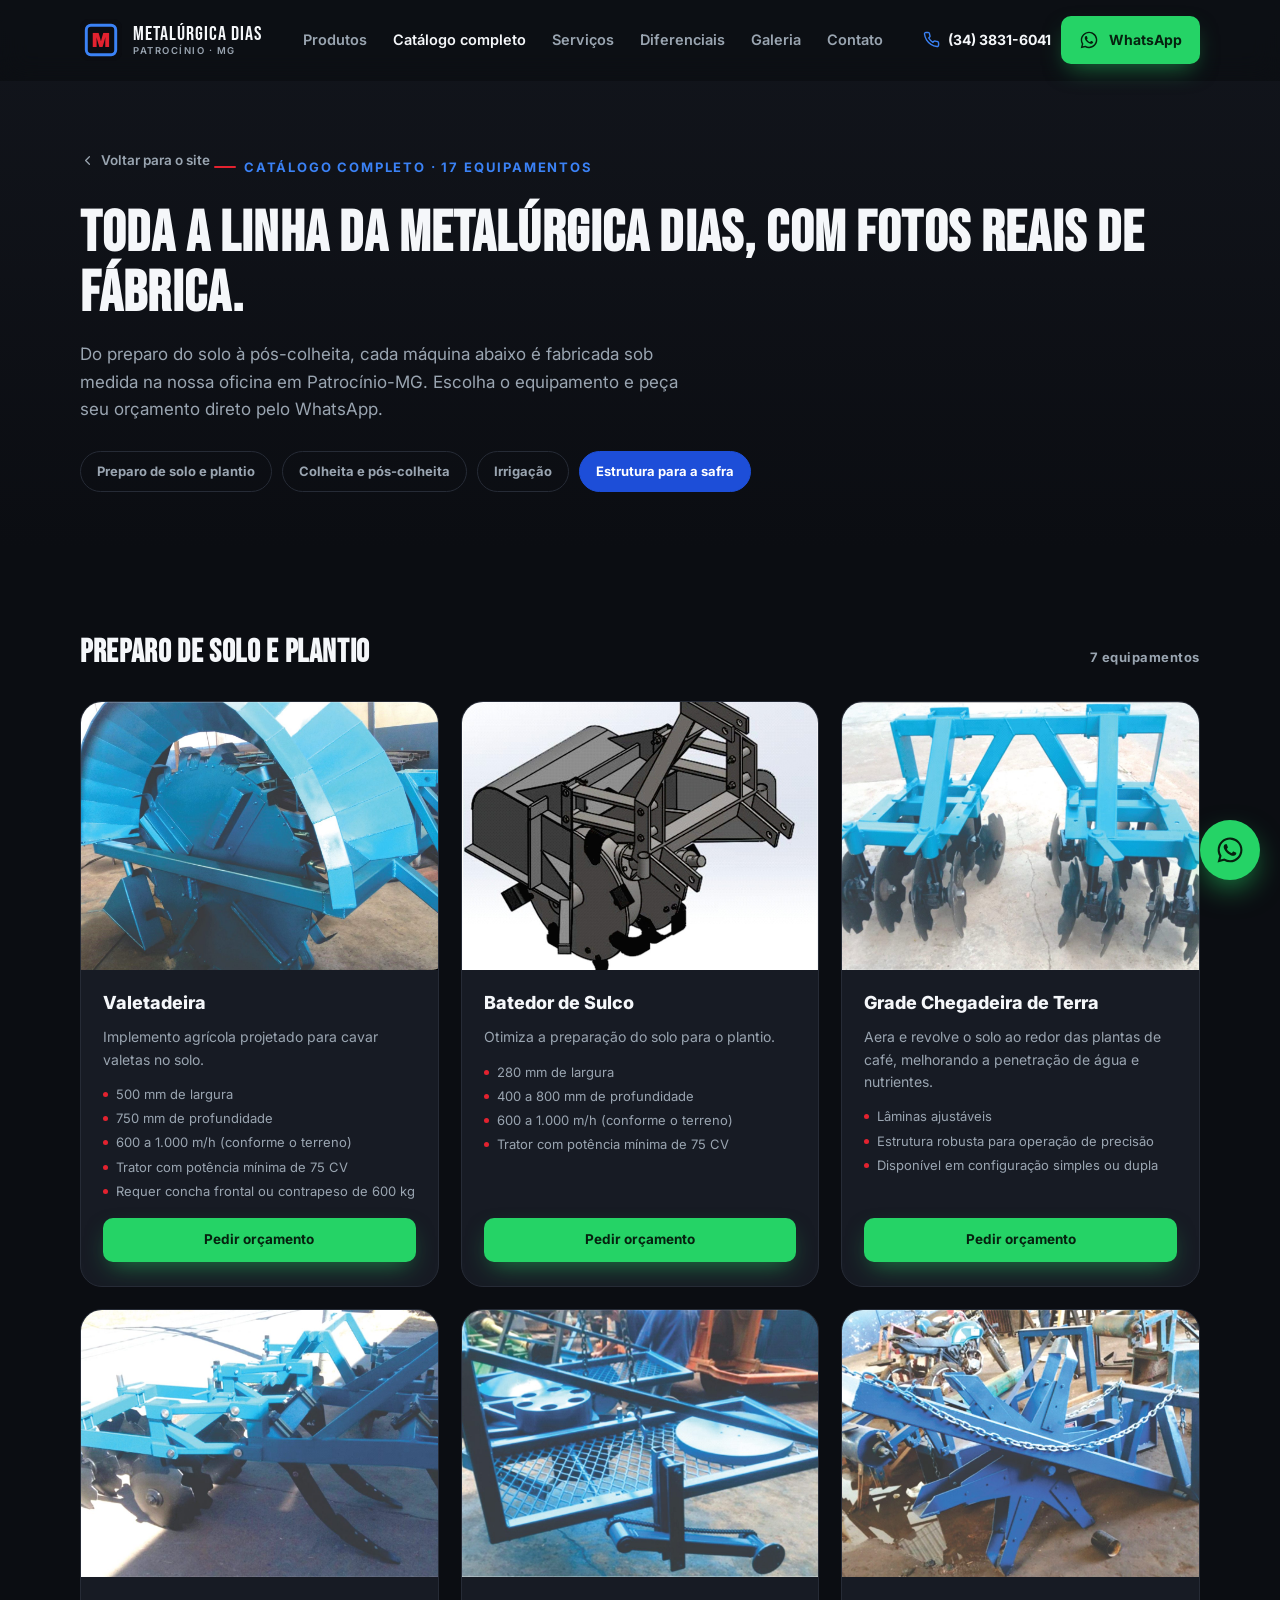
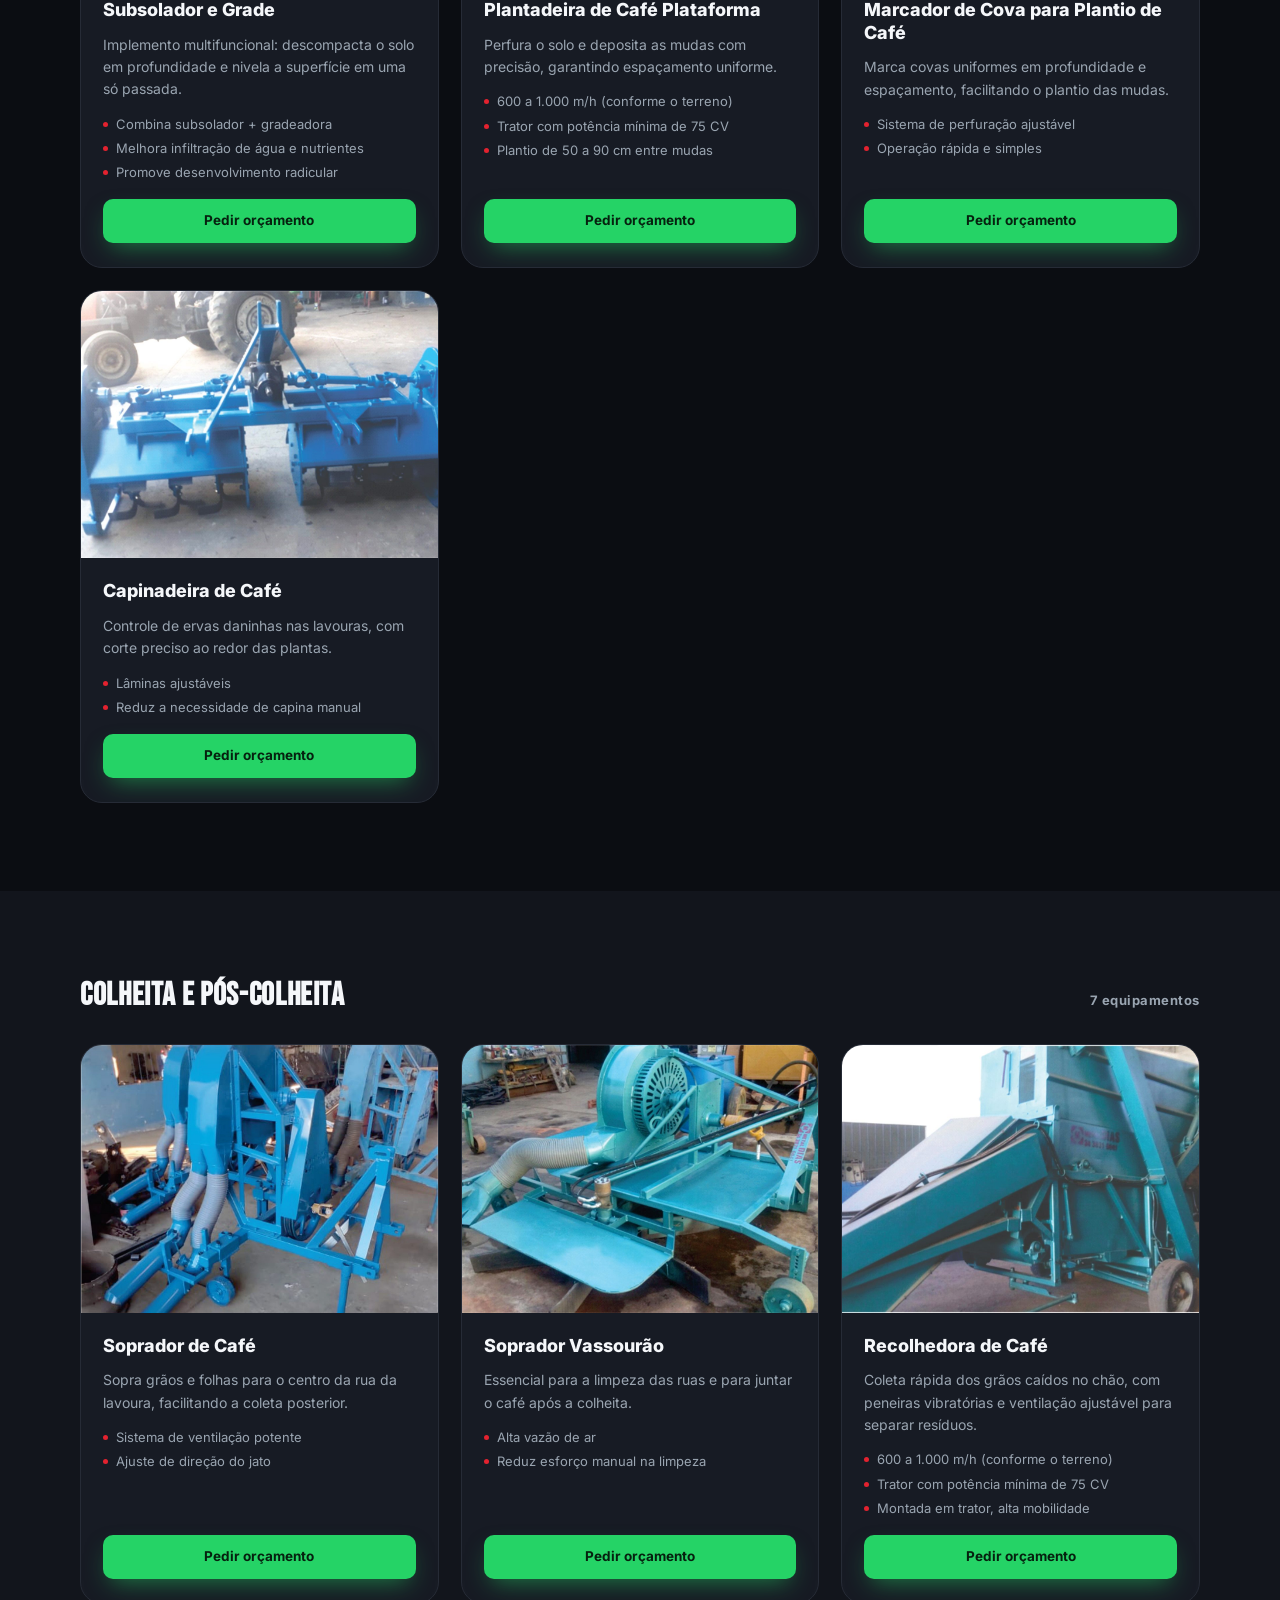
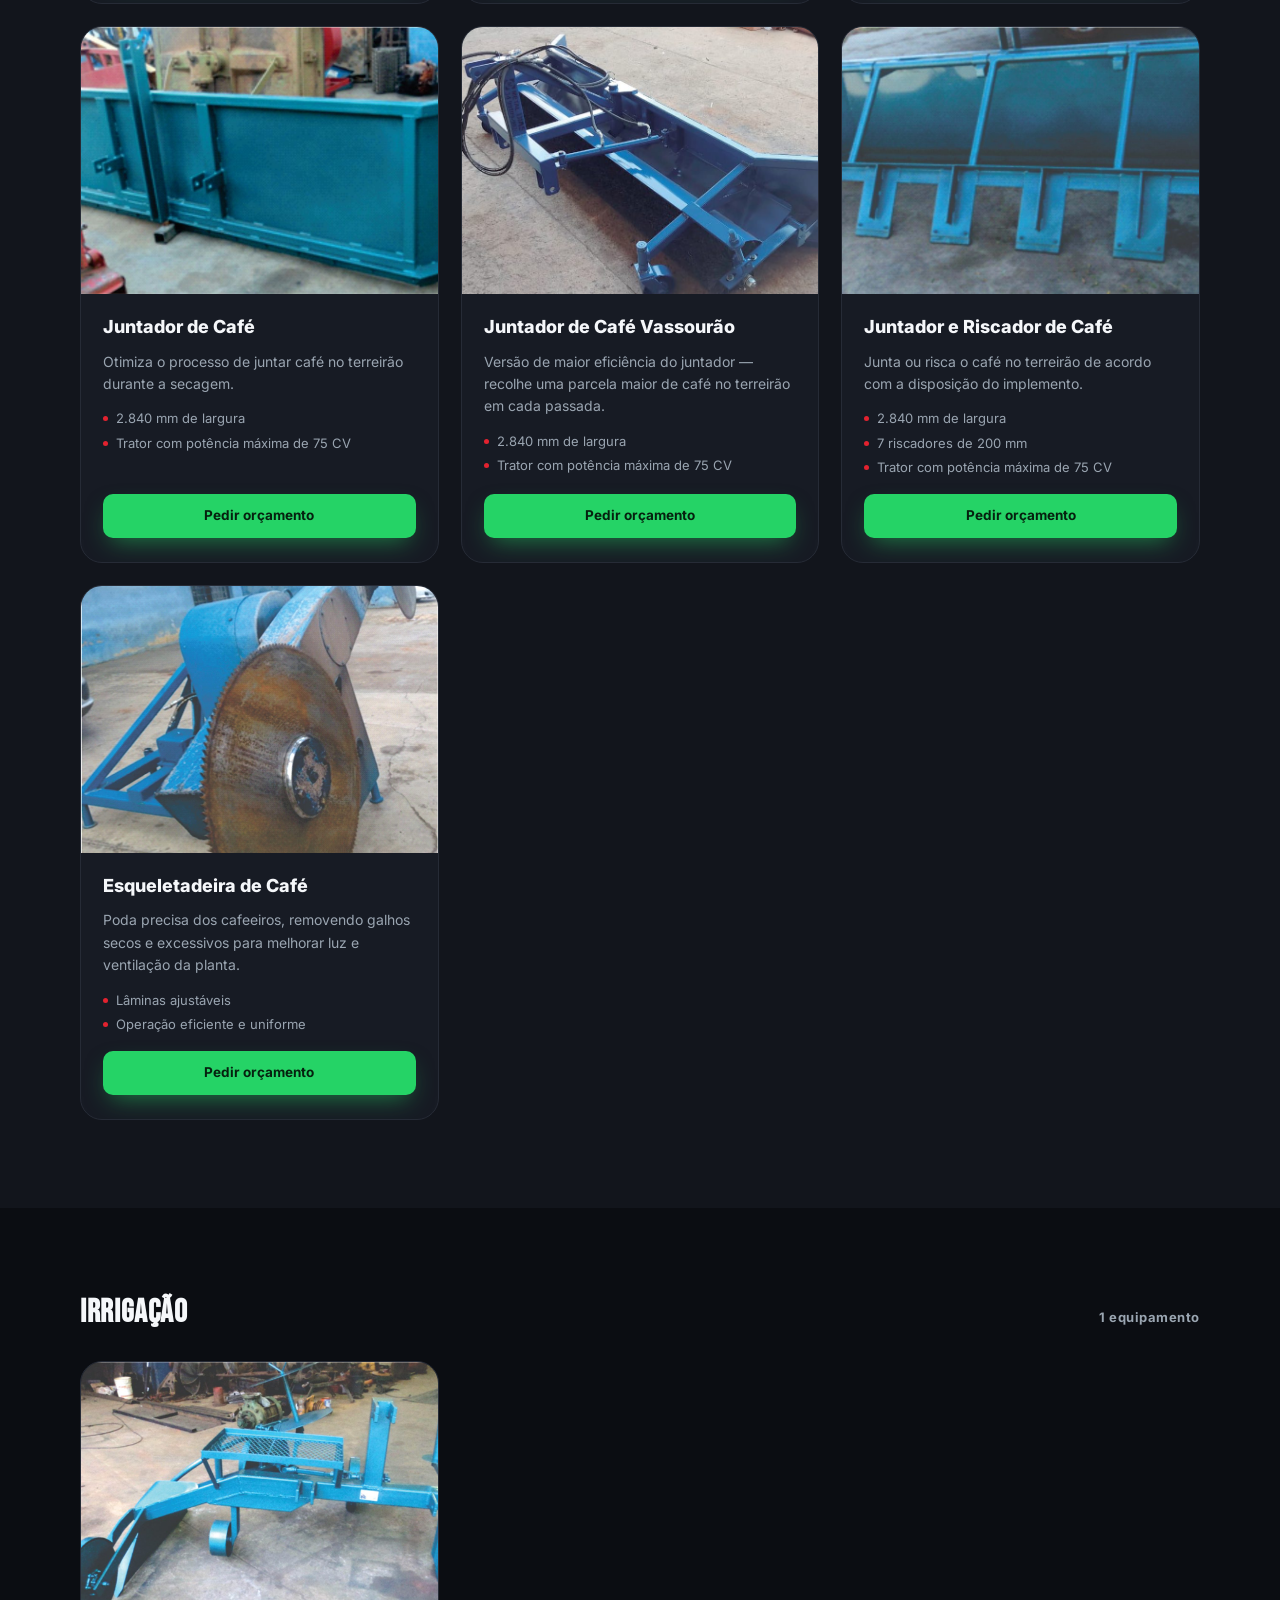
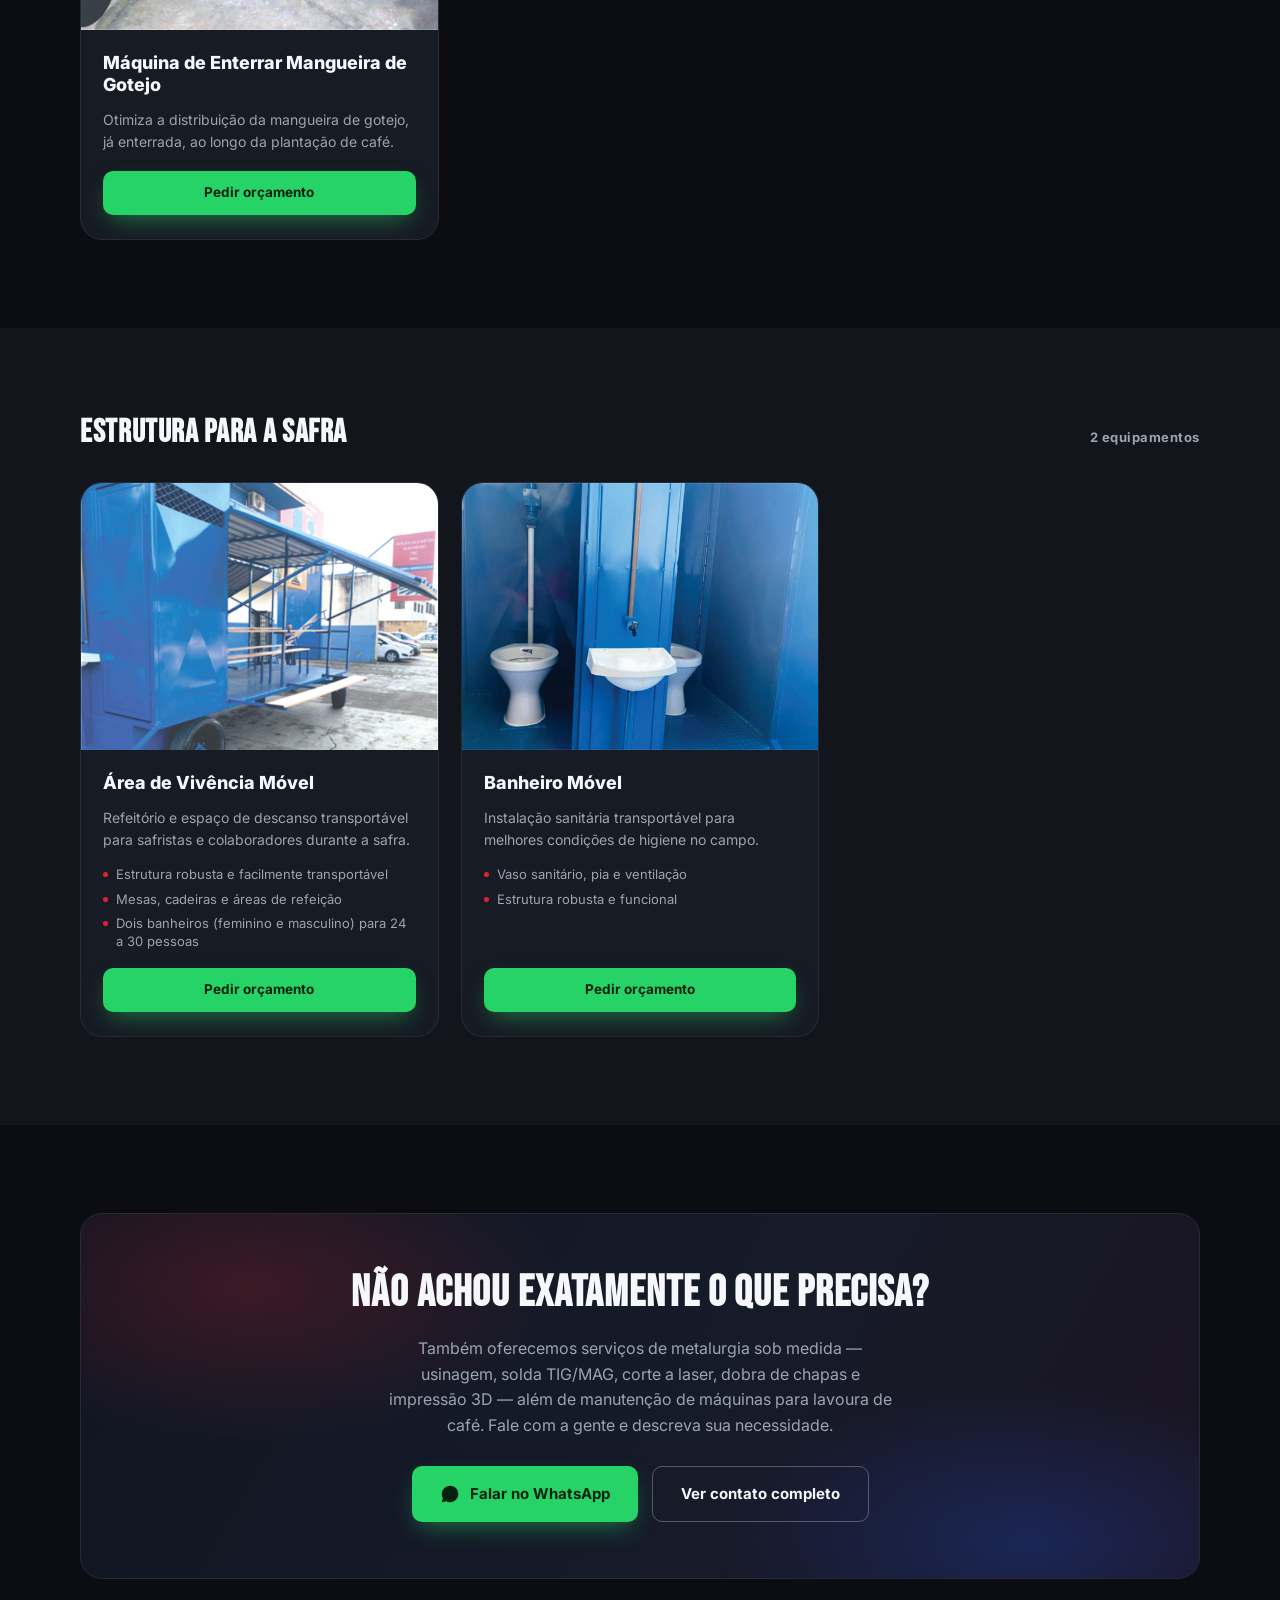
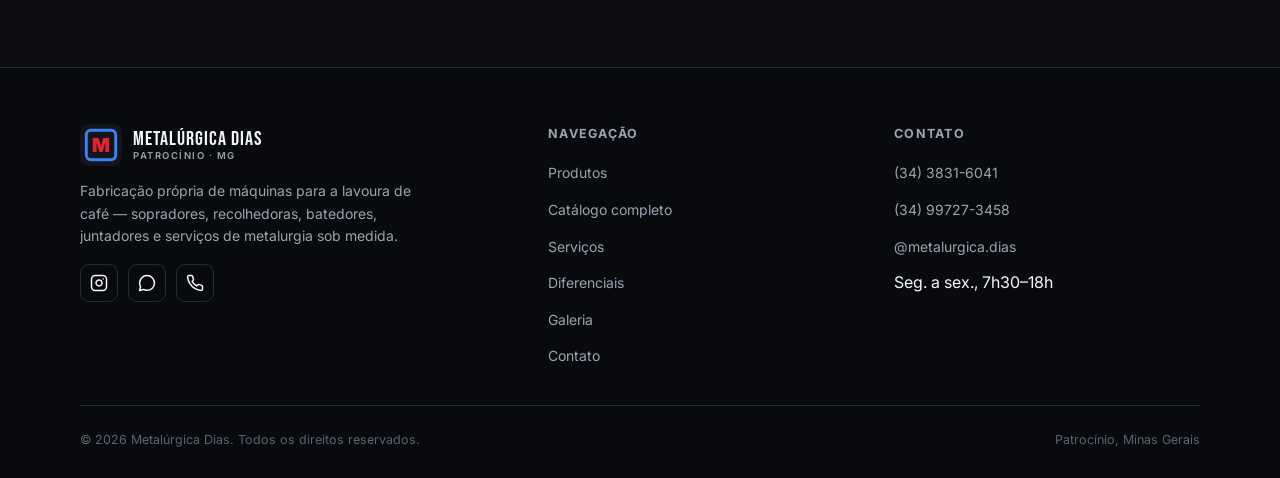
==== commit 5cebdb28: "Adiciona 3 animações: contador nos números reais, scroll-spy no catálogo e motion na ilustração técn" ====
--- a/catalogo.html
+++ b/catalogo.html
@@ -105,7 +105,7 @@
     <div class="container">
       <div class="cat-section-head reveal">
         <h2>Preparo de solo e plantio</h2>
-        <span class="cat-count">7 equipamentos</span>
+        <span class="cat-count"><span class="count-up" data-count-to="7">0</span> equipamentos</span>
       </div>
 
       <div class="catalog-grid">
@@ -230,7 +230,7 @@
     <div class="container">
       <div class="cat-section-head reveal">
         <h2>Colheita e pós-colheita</h2>
-        <span class="cat-count">7 equipamentos</span>
+        <span class="cat-count"><span class="count-up" data-count-to="7">0</span> equipamentos</span>
       </div>
 
       <div class="catalog-grid">
@@ -349,7 +349,7 @@
     <div class="container">
       <div class="cat-section-head reveal">
         <h2>Irrigação</h2>
-        <span class="cat-count">1 equipamento</span>
+        <span class="cat-count"><span class="count-up" data-count-to="1">0</span> equipamento</span>
       </div>
 
       <div class="catalog-grid">
@@ -372,7 +372,7 @@
     <div class="container">
       <div class="cat-section-head reveal">
         <h2>Estrutura para a safra</h2>
-        <span class="cat-count">2 equipamentos</span>
+        <span class="cat-count"><span class="count-up" data-count-to="2">0</span> equipamentos</span>
       </div>
 
       <div class="catalog-grid">
@@ -529,6 +529,52 @@
   } else {
     document.querySelectorAll('.reveal').forEach(function(el){ el.classList.add('in'); });
   }
+
+  function animateCount(el){
+    var target = parseInt(el.getAttribute('data-count-to'), 10);
+    if(isNaN(target)) return;
+    var duration = 900, start = null;
+    function step(ts){
+      if(!start) start = ts;
+      var progress = Math.min((ts - start) / duration, 1);
+      var eased = 1 - Math.pow(1 - progress, 3);
+      el.textContent = Math.round(eased * target);
+      if(progress < 1) requestAnimationFrame(step);
+      else el.textContent = target;
+    }
+    requestAnimationFrame(step);
+  }
+  var countEls = document.querySelectorAll('.count-up');
+  if(countEls.length){
+    if('IntersectionObserver' in window && !reduceMotion){
+      var countIO = new IntersectionObserver(function(entries){
+        entries.forEach(function(entry){
+          if(entry.isIntersecting){
+            animateCount(entry.target);
+            countIO.unobserve(entry.target);
+          }
+        });
+      }, { threshold: 0.6 });
+      countEls.forEach(function(el){ countIO.observe(el); });
+    } else {
+      countEls.forEach(function(el){ el.textContent = el.getAttribute('data-count-to'); });
+    }
+  }
+
+  var jumpLinks = document.querySelectorAll('.cat-jump a');
+  var catSections = document.querySelectorAll('#preparo-solo, #colheita, #irrigacao, #estrutura');
+  if(jumpLinks.length && catSections.length && 'IntersectionObserver' in window){
+    var spyIO = new IntersectionObserver(function(entries){
+      entries.forEach(function(entry){
+        if(entry.isIntersecting){
+          jumpLinks.forEach(function(a){
+            a.classList.toggle('active', a.getAttribute('href') === '#' + entry.target.id);
+          });
+        }
+      });
+    }, { rootMargin: '-45% 0px -50% 0px', threshold: 0 });
+    catSections.forEach(function(sec){ spyIO.observe(sec); });
+  }
 })();
 </script>
 </body>
--- a/styles.css
+++ b/styles.css
@@ -210,6 +210,11 @@
   display:flex;align-items:center;justify-content:center;
 }
 .blueprint svg{width:78%;height:78%}
+/* Subtle looping motion on the technical illustration: slow-spinning dashed "compass" + breathing precision point */
+.blueprint-compass{transform-box:fill-box;transform-origin:50% 50%;animation:blueprint-spin 18s linear infinite}
+.blueprint-pulse{transform-box:fill-box;transform-origin:50% 50%;animation:blueprint-pulse 2.6s ease-in-out infinite}
+@keyframes blueprint-spin{from{transform:rotate(0deg)}to{transform:rotate(360deg)}}
+@keyframes blueprint-pulse{0%,100%{opacity:1;transform:scale(1)}50%{opacity:.5;transform:scale(1.3)}}
 .spec-card{
   background:rgba(11,13,18,.78);backdrop-filter:blur(10px);-webkit-backdrop-filter:blur(10px);
   border:1px solid var(--border);border-radius:var(--radius);box-shadow:var(--shadow-md);
@@ -315,6 +320,7 @@
   transition:border-color .18s var(--ease),color .18s var(--ease),background-color .18s var(--ease);
 }
 .cat-jump a:hover{color:var(--text);border-color:#3A4152;background:var(--surface)}
+.cat-jump a.active{color:#fff;background:var(--primary);border-color:var(--primary)}
 
 /* Category section */
 .cat-section-head{display:flex;align-items:baseline;justify-content:space-between;gap:16px;flex-wrap:wrap;margin-bottom:32px;scroll-margin-top:96px}
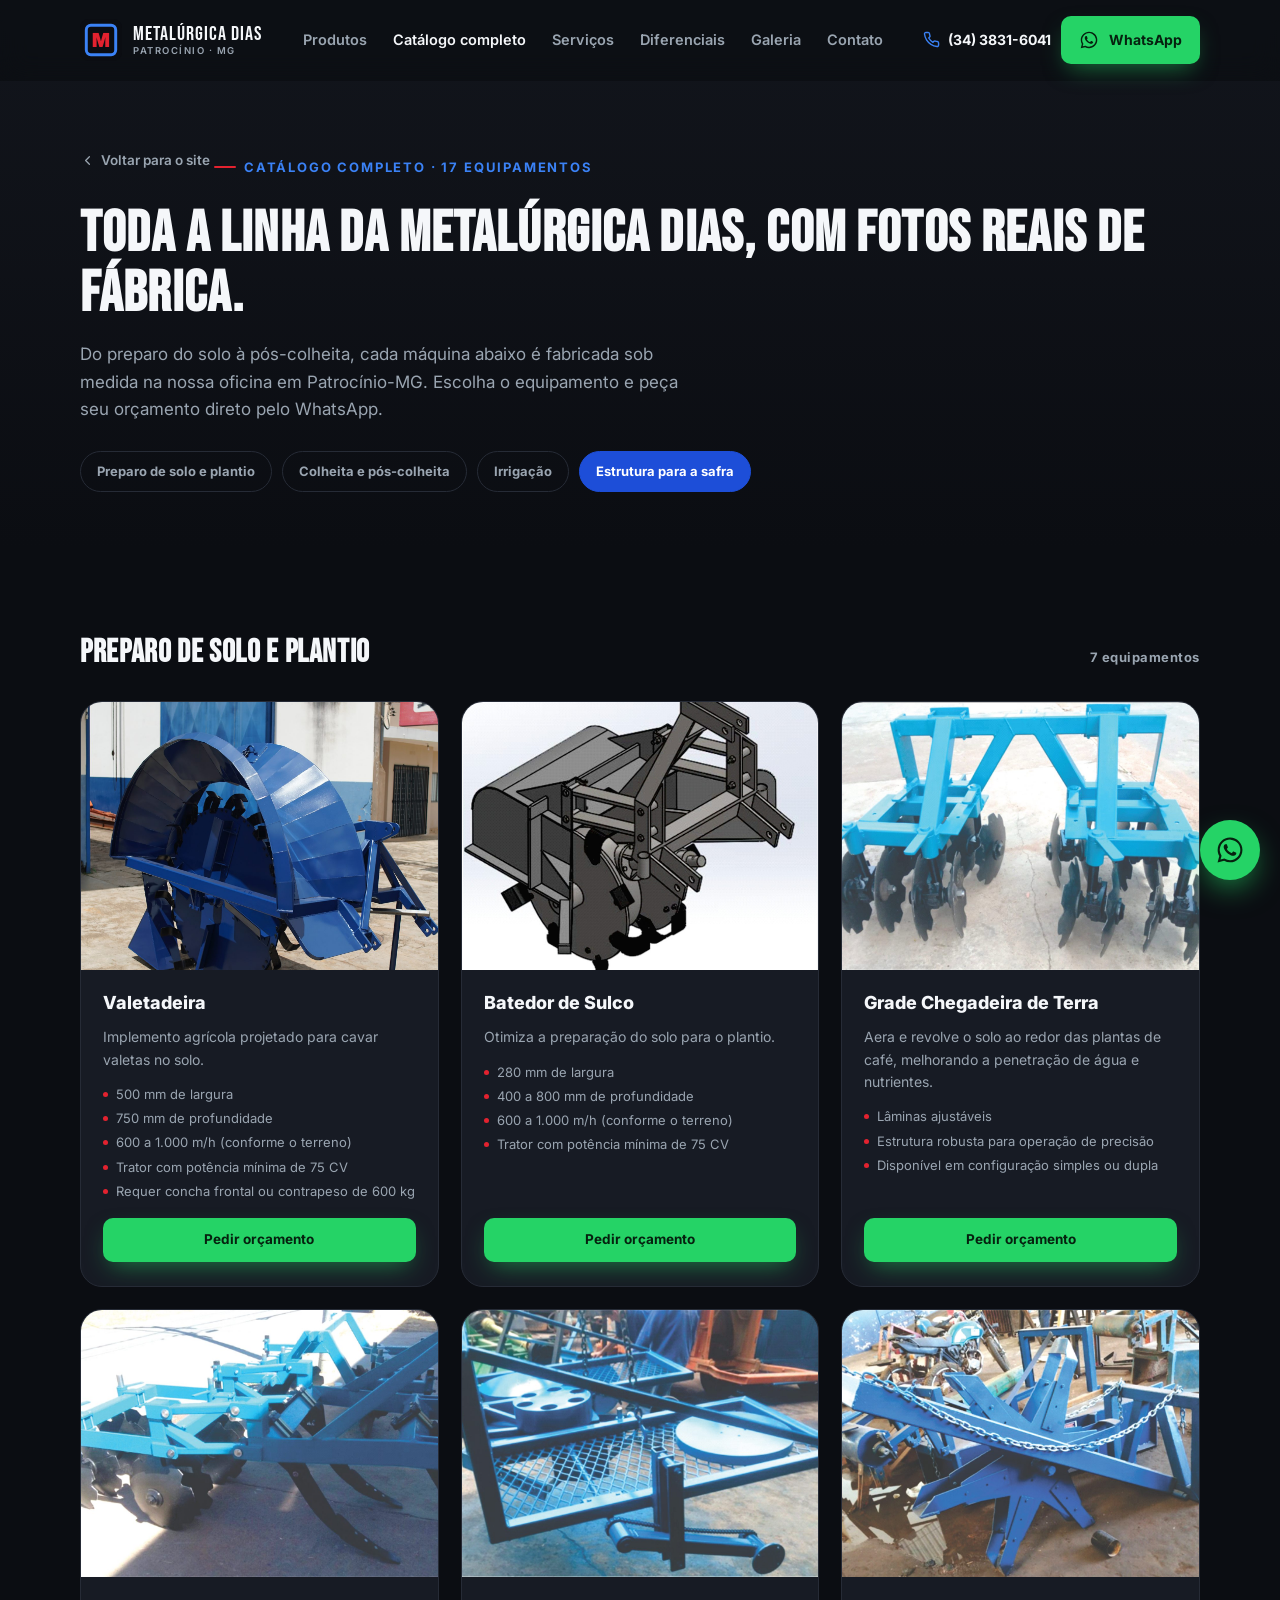
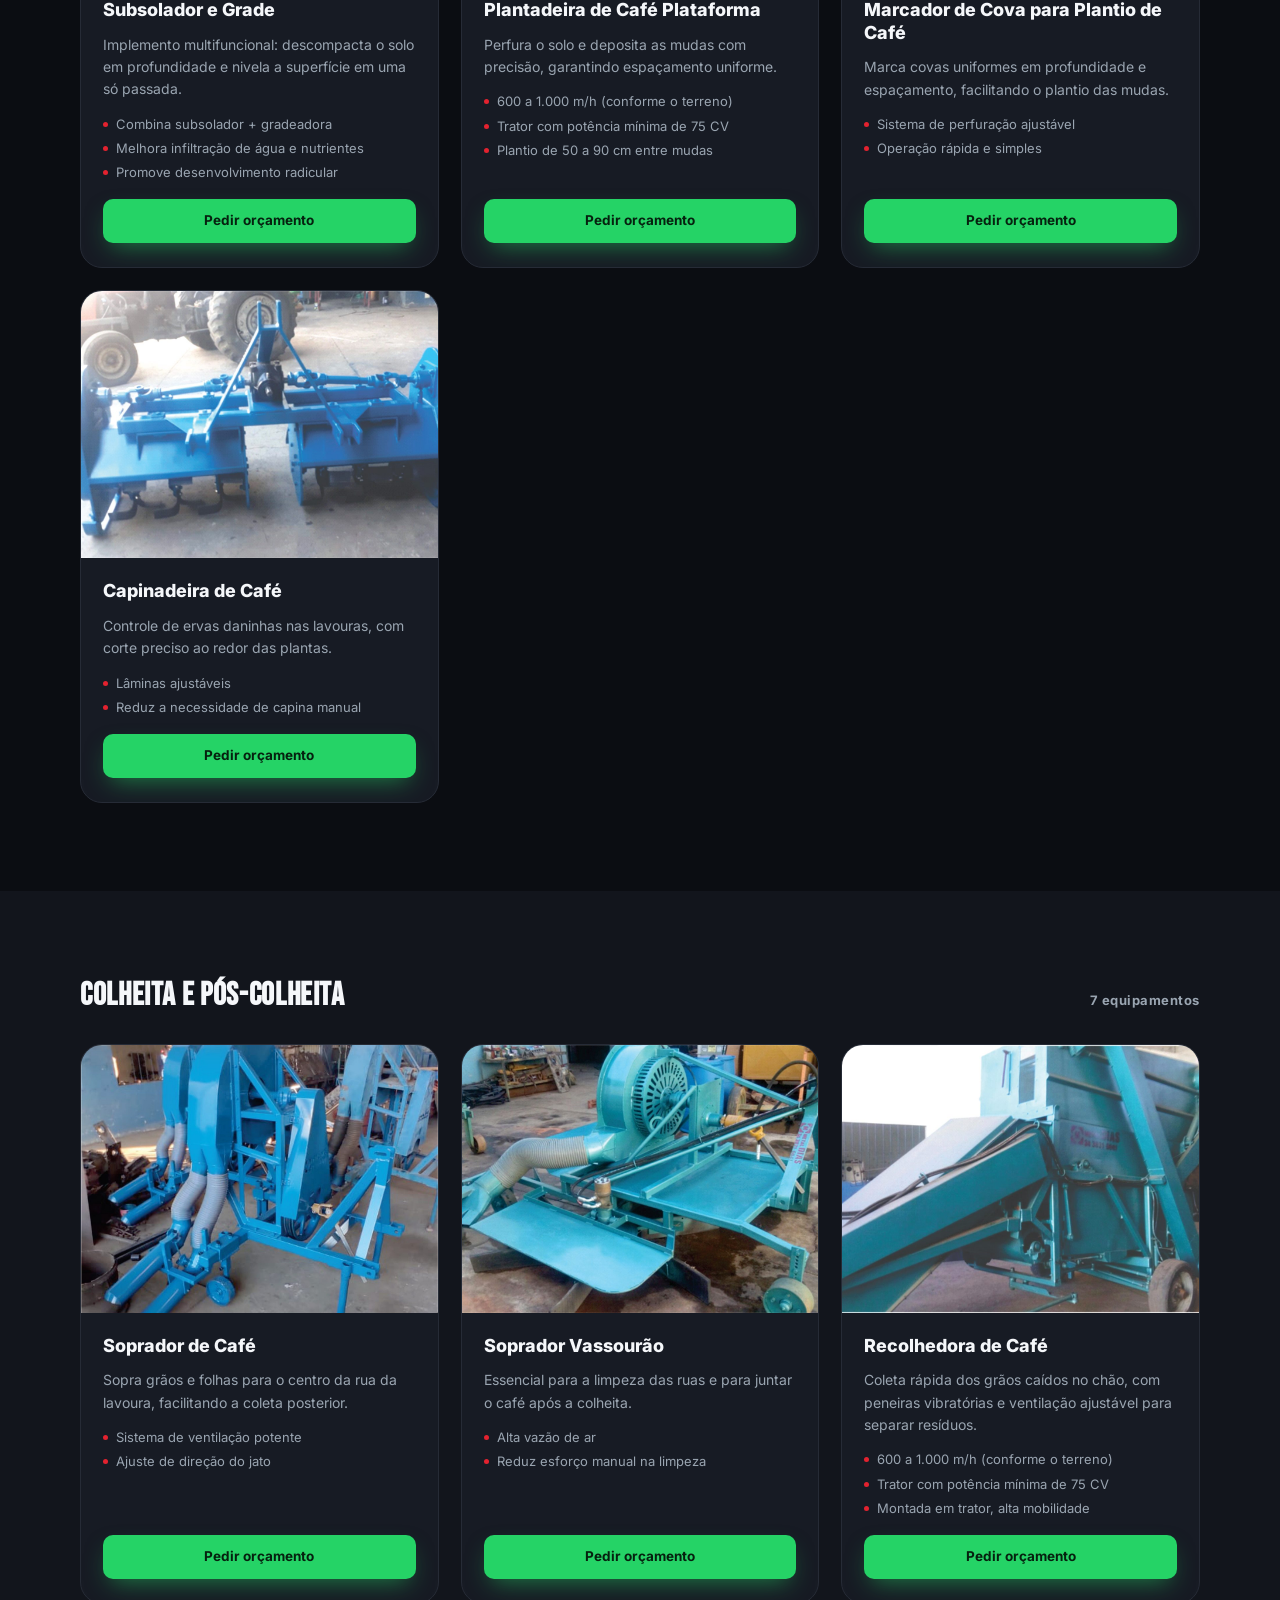
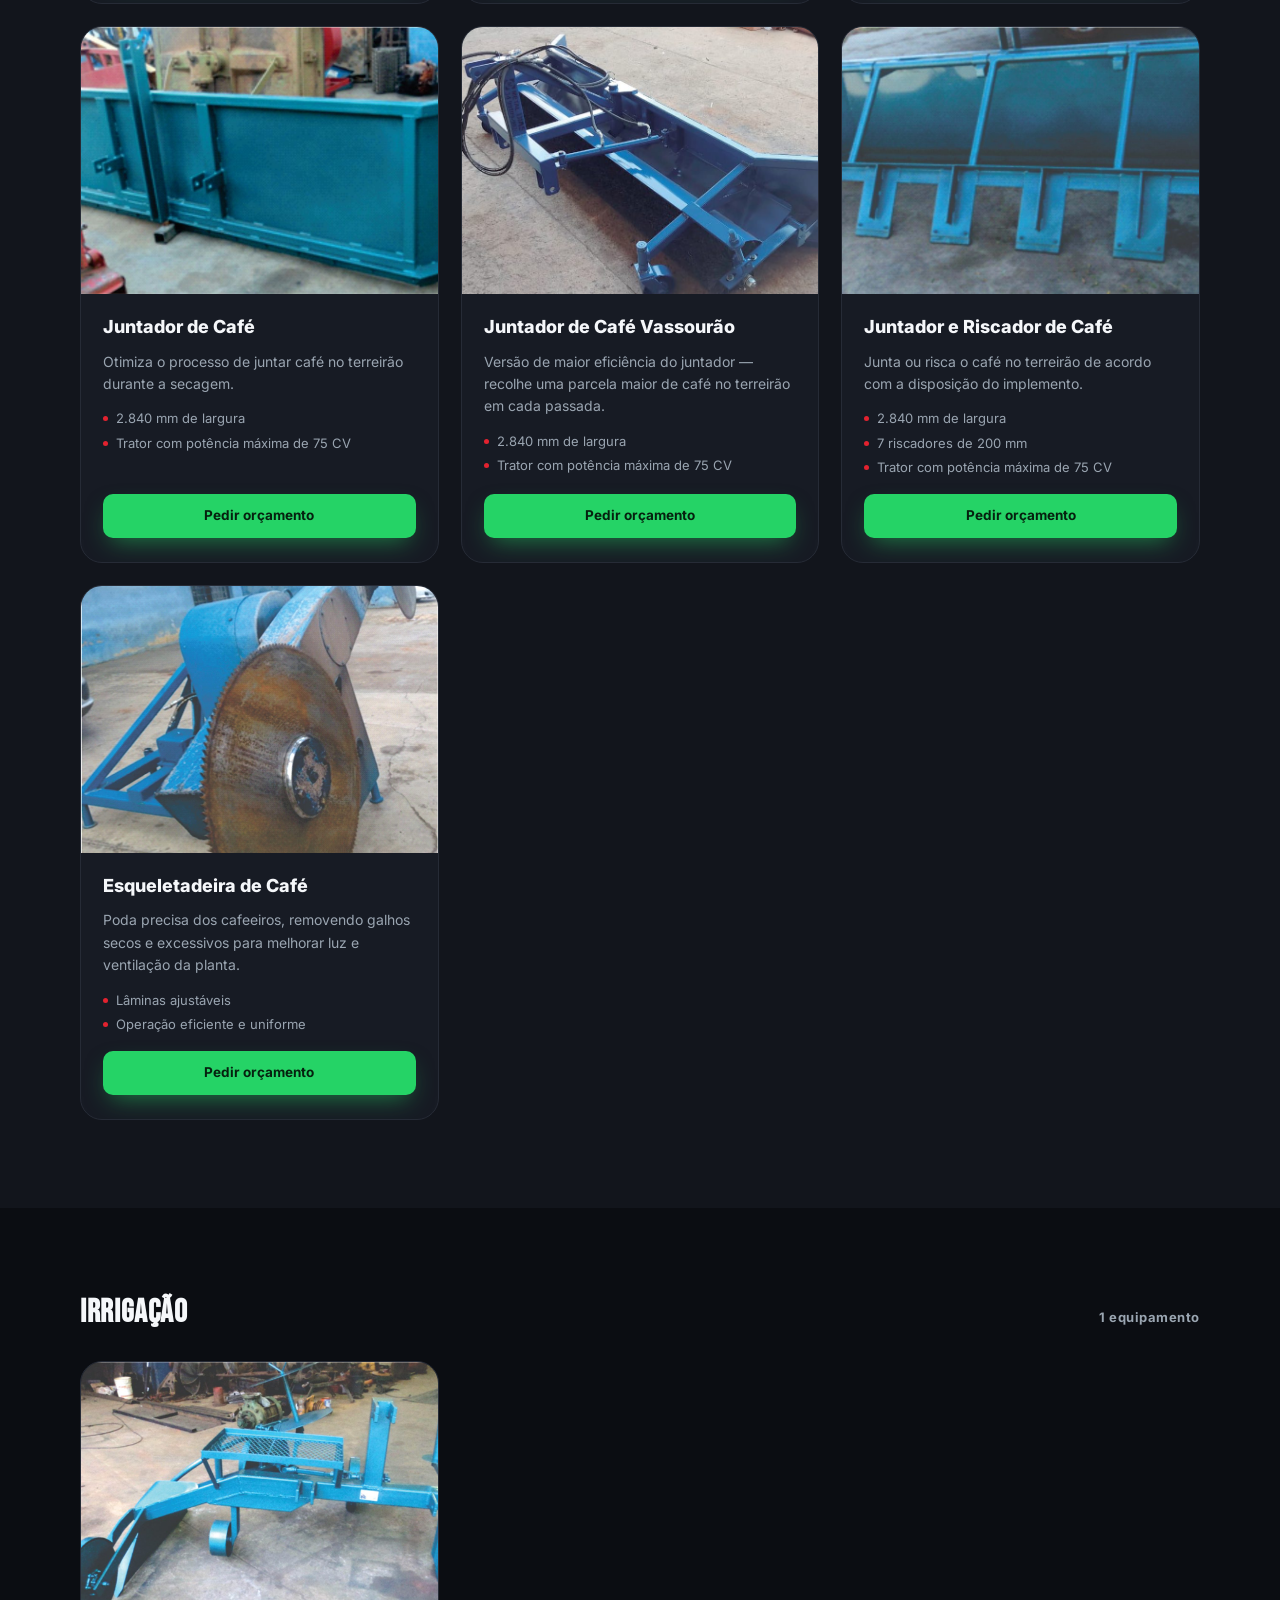
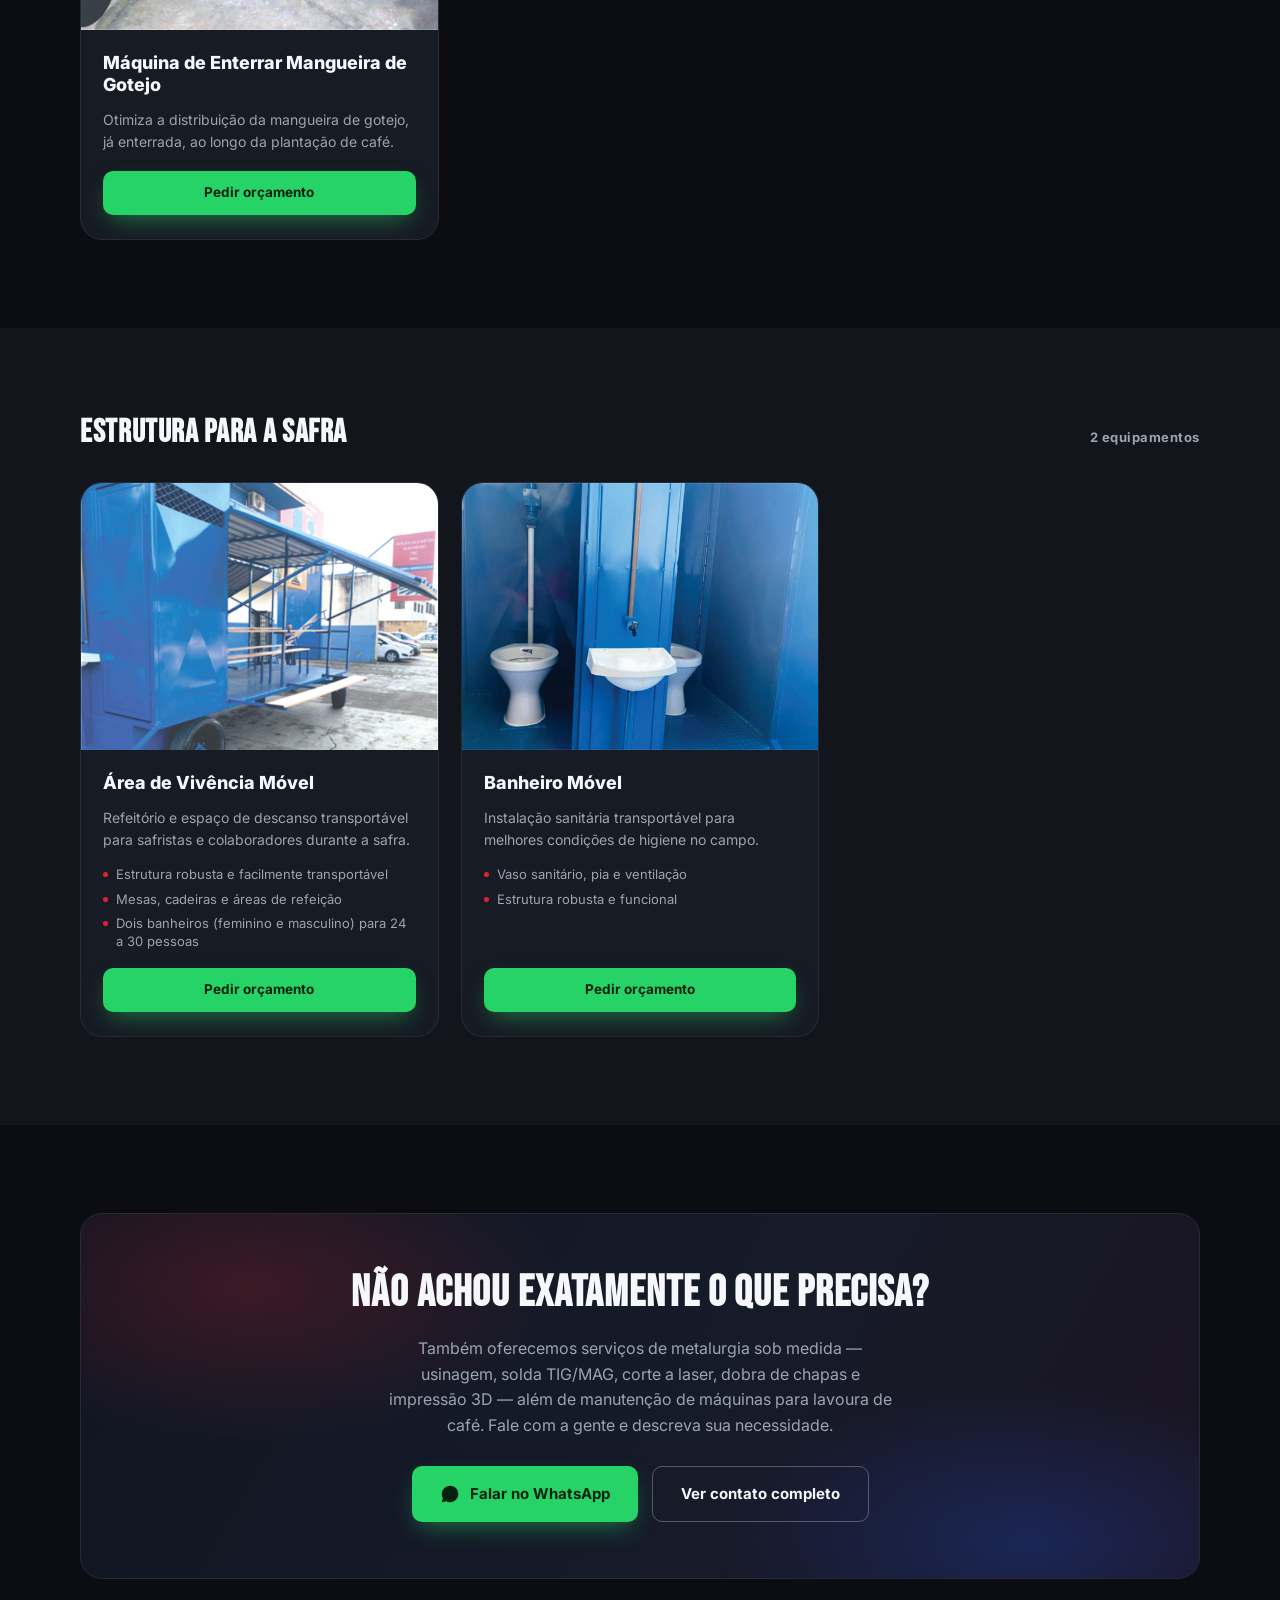
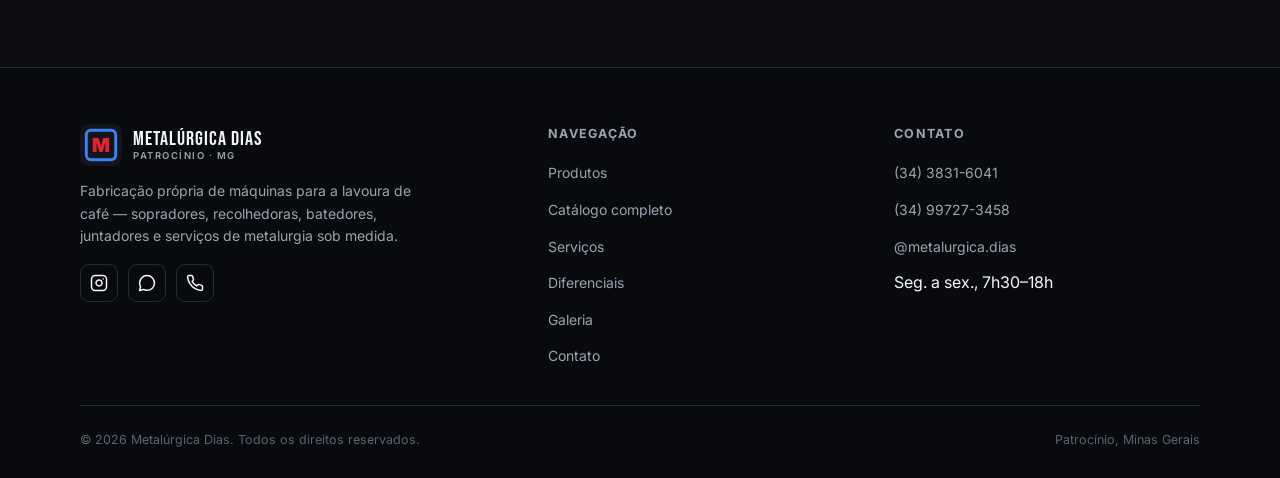
==== commit 44af6d7a: "Adiciona fotos reais da oficina em Serviços, Galeria e Catálogo Cliente compartilhou uma pasta do Go" ====
--- a/catalogo.html
+++ b/catalogo.html
@@ -110,7 +110,7 @@
 
       <div class="catalog-grid">
         <article class="catalog-card reveal">
-          <div class="catalog-card-media"><img src="assets/produtos/valetadeira.jpg" alt="Valetadeira da Metalúrgica Dias cavando valetas no solo" loading="lazy" width="1400" height="972"></div>
+          <div class="catalog-card-media"><img src="assets/produtos/valetadeira.jpg" alt="Valetadeira da Metalúrgica Dias, foto real em frente à oficina" loading="lazy" width="1400" height="1864"></div>
           <div class="catalog-card-body">
             <h3>Valetadeira</h3>
             <p>Implemento agrícola projetado para cavar valetas no solo.</p>
--- a/styles.css
+++ b/styles.css
@@ -268,6 +268,13 @@
 .product-link svg{width:15px;height:15px;transition:transform .18s var(--ease)}
 .product-card:hover .product-link svg{transform:translateX(3px)}
 
+/* Photo variant: real photo header for service cards where we have real footage, instead of the icon-only layout */
+.product-card--photo{padding:0;overflow:hidden}
+.product-card-media{position:relative;aspect-ratio:4/3;overflow:hidden;background:var(--bg-alt)}
+.product-card-media img{width:100%;height:100%;object-fit:cover;transition:transform .4s var(--ease)}
+.product-card--photo:hover .product-card-media img{transform:scale(1.05)}
+.product-card-body{padding:24px 28px 28px;display:flex;flex-direction:column;gap:16px}
+
 /* Differentiators */
 .diff-grid{display:grid;grid-template-columns:1fr;gap:2px;background:var(--border-light);border-radius:var(--radius-lg);overflow:hidden;border:1px solid var(--border-light)}
 @media(min-width:700px){.diff-grid{grid-template-columns:repeat(2,1fr)}}
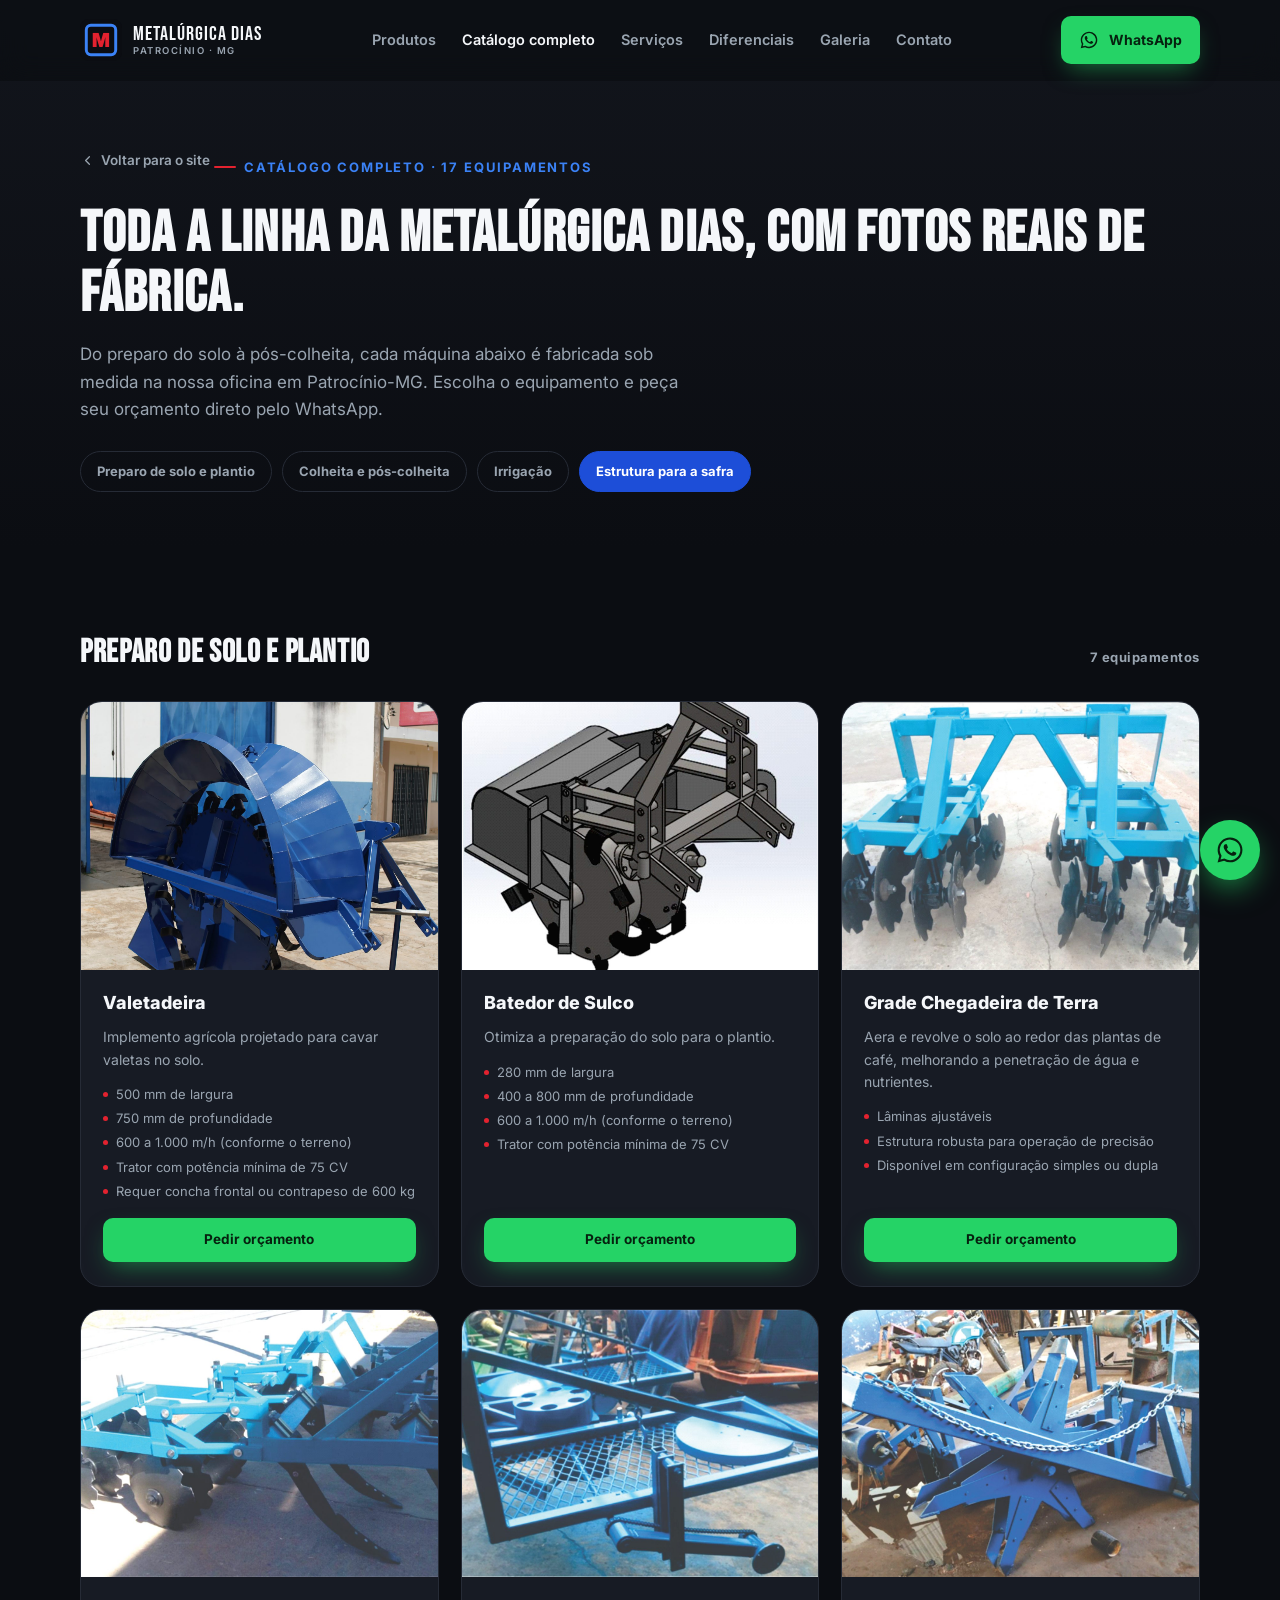
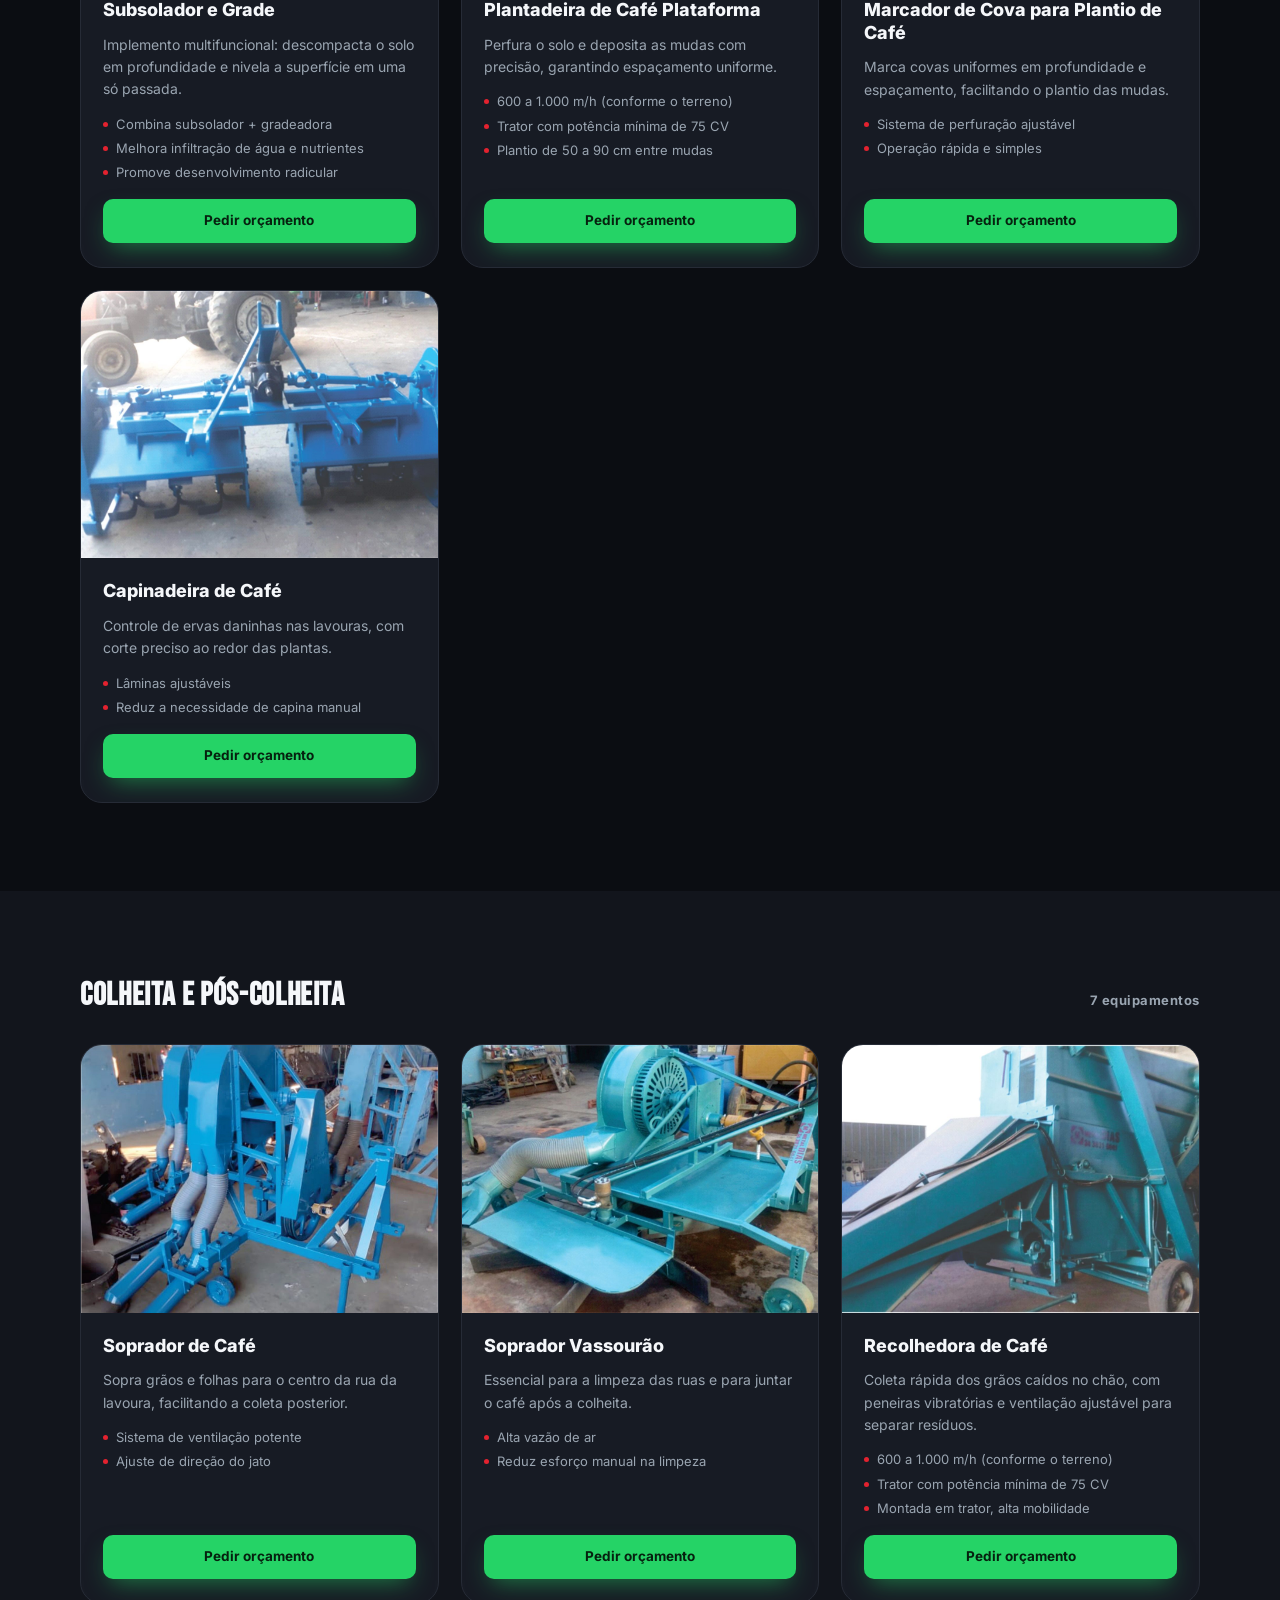
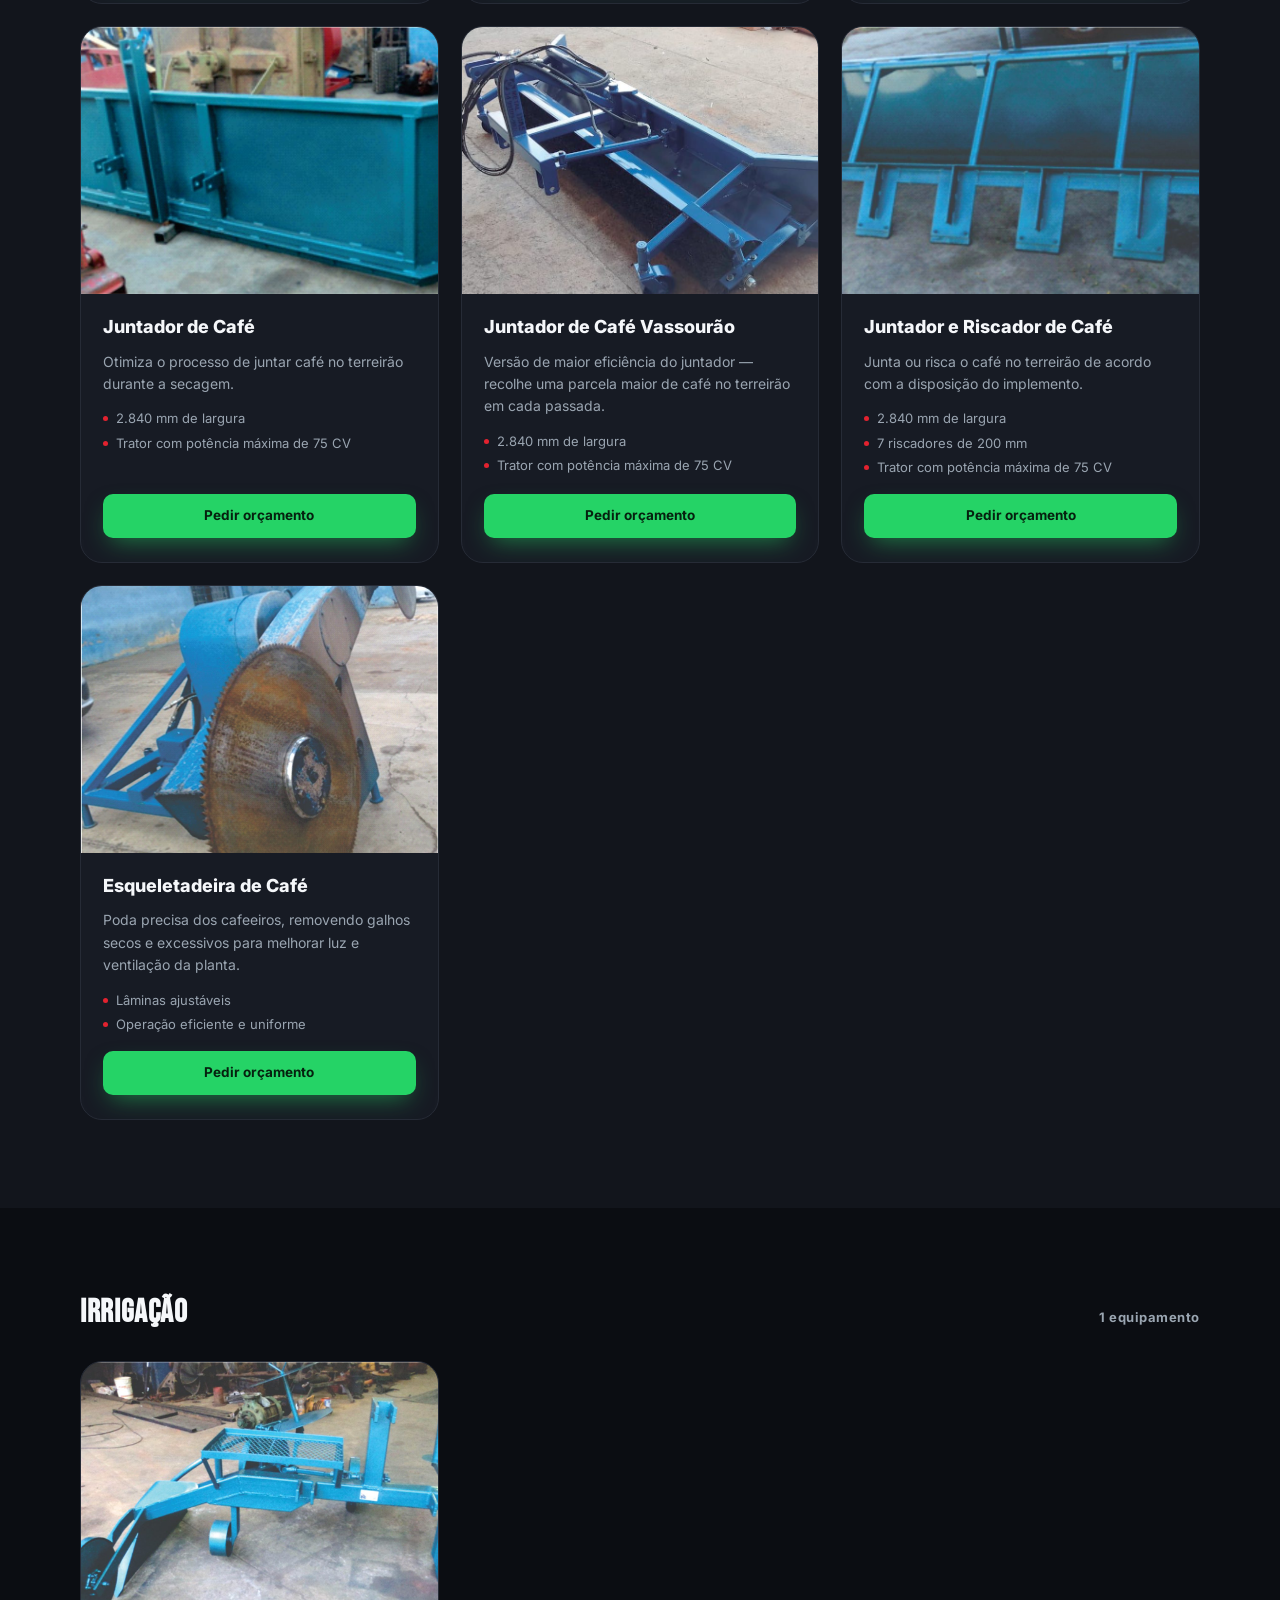
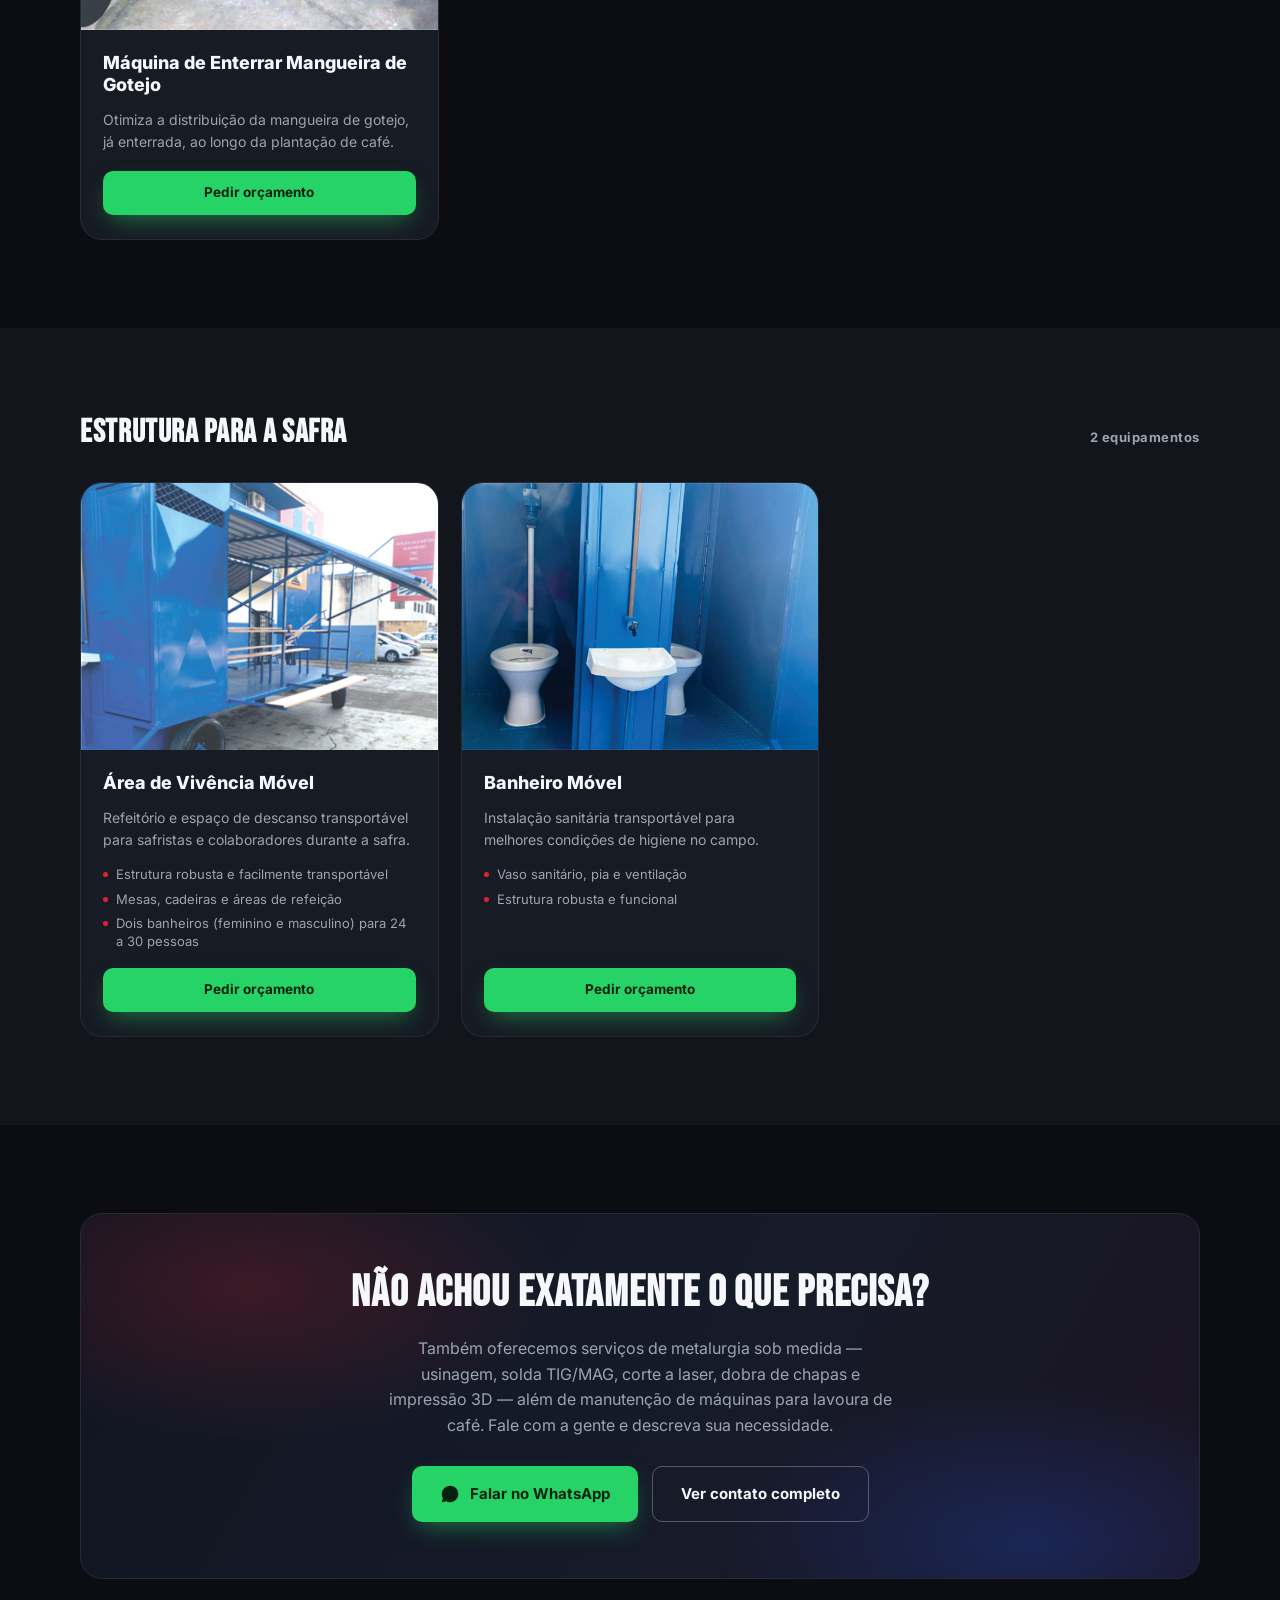
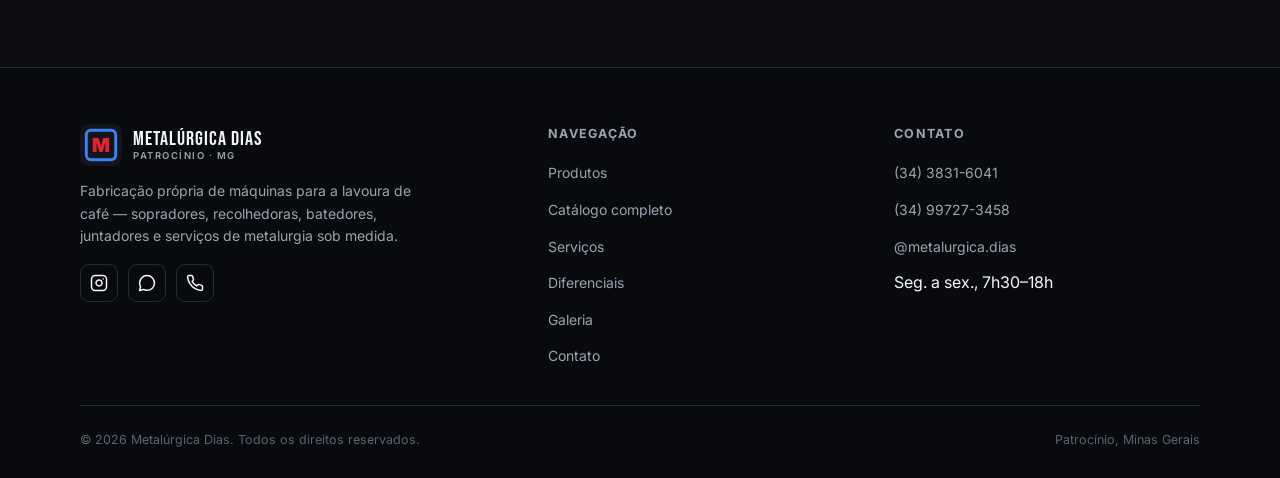
==== commit d79c89d6: "Remove o número de telefone do cabeçalho Usuário pediu pra tirar o "phone-chip" (34) 3831-6041 que a" ====
--- a/catalogo.html
+++ b/catalogo.html
@@ -50,10 +50,6 @@
     </nav>
 
     <div class="header-actions">
-      <a class="phone-chip" href="tel:+553438316041" aria-label="Ligar para (34) 3831-6041">
-        <svg viewBox="0 0 24 24" fill="none" stroke="currentColor" stroke-width="2" stroke-linecap="round" stroke-linejoin="round" aria-hidden="true"><path d="M22 16.92v3a2 2 0 0 1-2.18 2 19.79 19.79 0 0 1-8.63-3.07 19.5 19.5 0 0 1-6-6 19.79 19.79 0 0 1-3.07-8.67A2 2 0 0 1 4.11 2h3a2 2 0 0 1 2 1.72c.127.96.361 1.903.7 2.81a2 2 0 0 1-.45 2.11L8.09 9.91a16 16 0 0 0 6 6l1.27-1.27a2 2 0 0 1 2.11-.45c.907.339 1.85.573 2.81.7A2 2 0 0 1 22 16.92z"/></svg>
-        (34) 3831-6041
-      </a>
       <a class="btn btn-whatsapp" href="https://wa.me/5534997273458?text=Ol%C3%A1%2C%20vi%20o%20cat%C3%A1logo%20da%20Metal%C3%BArgica%20Dias%20e%20gostaria%20de%20um%20or%C3%A7amento." target="_blank" rel="noopener" aria-label="Falar no WhatsApp">
         <svg viewBox="0 0 24 24" fill="currentColor" aria-hidden="true"><path d="M12.04 2C6.58 2 2.13 6.45 2.13 11.91c0 1.75.46 3.46 1.32 4.97L2.05 22l5.25-1.38a9.9 9.9 0 0 0 4.74 1.2h.01c5.46 0 9.9-4.45 9.9-9.91 0-2.65-1.03-5.14-2.9-7.01A9.82 9.82 0 0 0 12.04 2zm0 18.13a8.2 8.2 0 0 1-4.19-1.15l-.3-.18-3.12.82.83-3.04-.2-.31a8.22 8.22 0 1 1 6.98 3.86zm4.5-6.16c-.25-.12-1.47-.72-1.69-.8-.23-.08-.4-.12-.56.13-.17.25-.65.8-.79.96-.15.17-.29.19-.54.06-.25-.12-1.05-.39-2-1.23a7.5 7.5 0 0 1-1.38-1.72c-.15-.25-.02-.38.11-.51.11-.11.25-.29.37-.44.12-.15.16-.25.24-.42.08-.17.04-.31-.02-.44-.06-.12-.56-1.34-.76-1.84-.2-.48-.4-.42-.56-.42h-.48c-.17 0-.44.06-.67.31-.23.25-.87.85-.87 2.08 0 1.22.89 2.41 1.01 2.57.12.17 1.75 2.67 4.24 3.74.59.26 1.05.41 1.41.52.59.19 1.13.16 1.56.1.48-.07 1.47-.6 1.68-1.18.21-.58.21-1.07.15-1.18-.06-.1-.23-.17-.48-.29z"/></svg>
         <span class="btn-label">WhatsApp</span>
--- a/styles.css
+++ b/styles.css
@@ -120,9 +120,6 @@
 @media(min-width:1040px){.main-nav{display:block}}
 
 .header-actions{display:flex;align-items:center;gap:10px}
-.phone-chip{display:none;align-items:center;gap:8px;font-size:14px;font-weight:700;color:var(--text)}
-.phone-chip svg{width:17px;height:17px;color:var(--primary-light)}
-@media(min-width:1180px){.phone-chip{display:inline-flex}}
 .header-actions .btn{padding:11px 18px;font-size:14px}
 .nav-toggle{display:flex;width:44px;height:44px;align-items:center;justify-content:center;border-radius:9px;flex:none}
 .nav-toggle svg{width:24px;height:24px}
@@ -164,7 +161,9 @@
 
 /* Hero background FX: looping video of components + dark overlay for legibility */
 .hero-bg{position:absolute;inset:0;overflow:hidden;pointer-events:none;z-index:0}
-.hero-bg-video{position:absolute;inset:0;width:100%;height:100%;object-fit:cover;opacity:.85}
+.hero-bg-video{position:absolute;inset:0;width:100%;height:100%;object-fit:cover;opacity:.85;pointer-events:none}
+/* iOS/Safari shows a native "tap to play" button when autoplay is blocked (e.g. Low Power Mode) — this is decorative background video, not a player, so hide that affordance and just fall back to the poster frame. pointer-events:none is a belt-and-suspenders safeguard against any similar tap-to-play affordance on other engines (e.g. some Android browser skins), on top of the same rule already inherited from .hero-bg */
+.hero-bg-video::-webkit-media-controls-start-playback-button{display:none !important;-webkit-appearance:none}
 .hero-bg-overlay{
   position:absolute;inset:0;
   background:
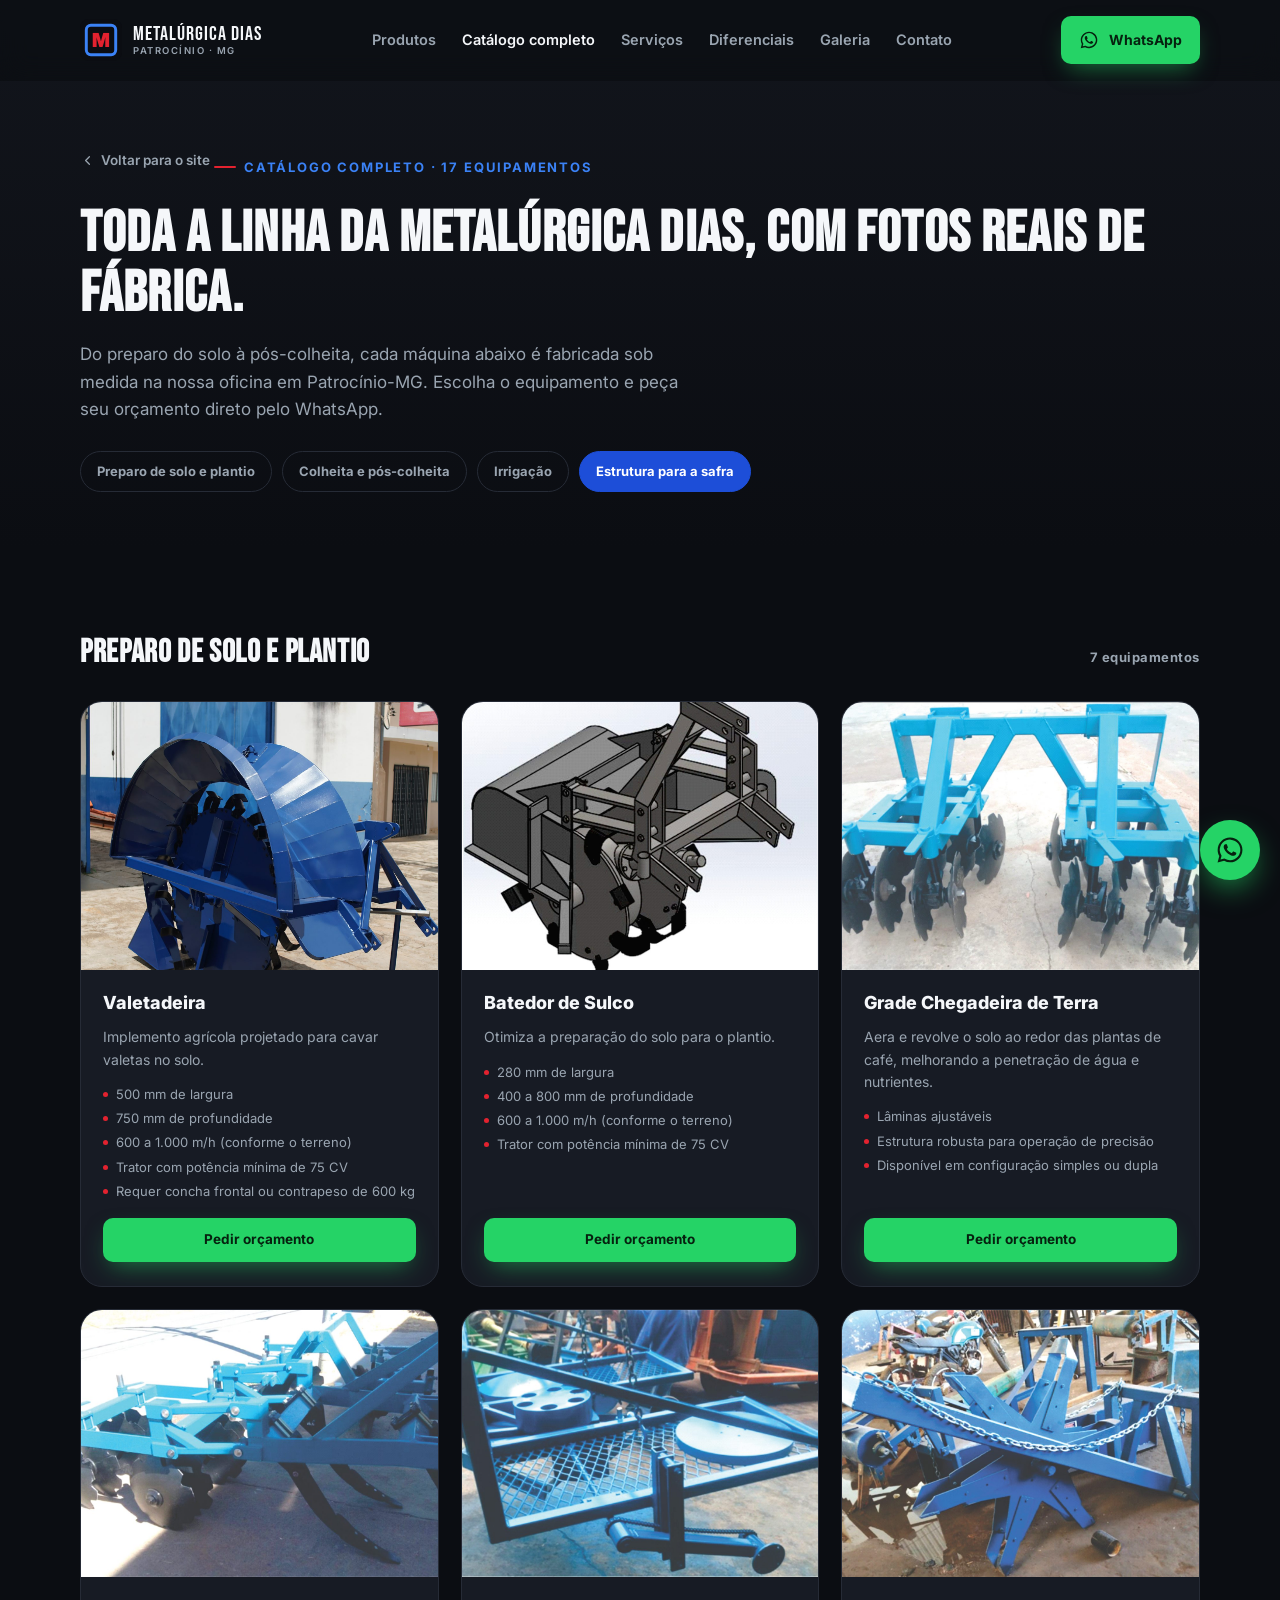
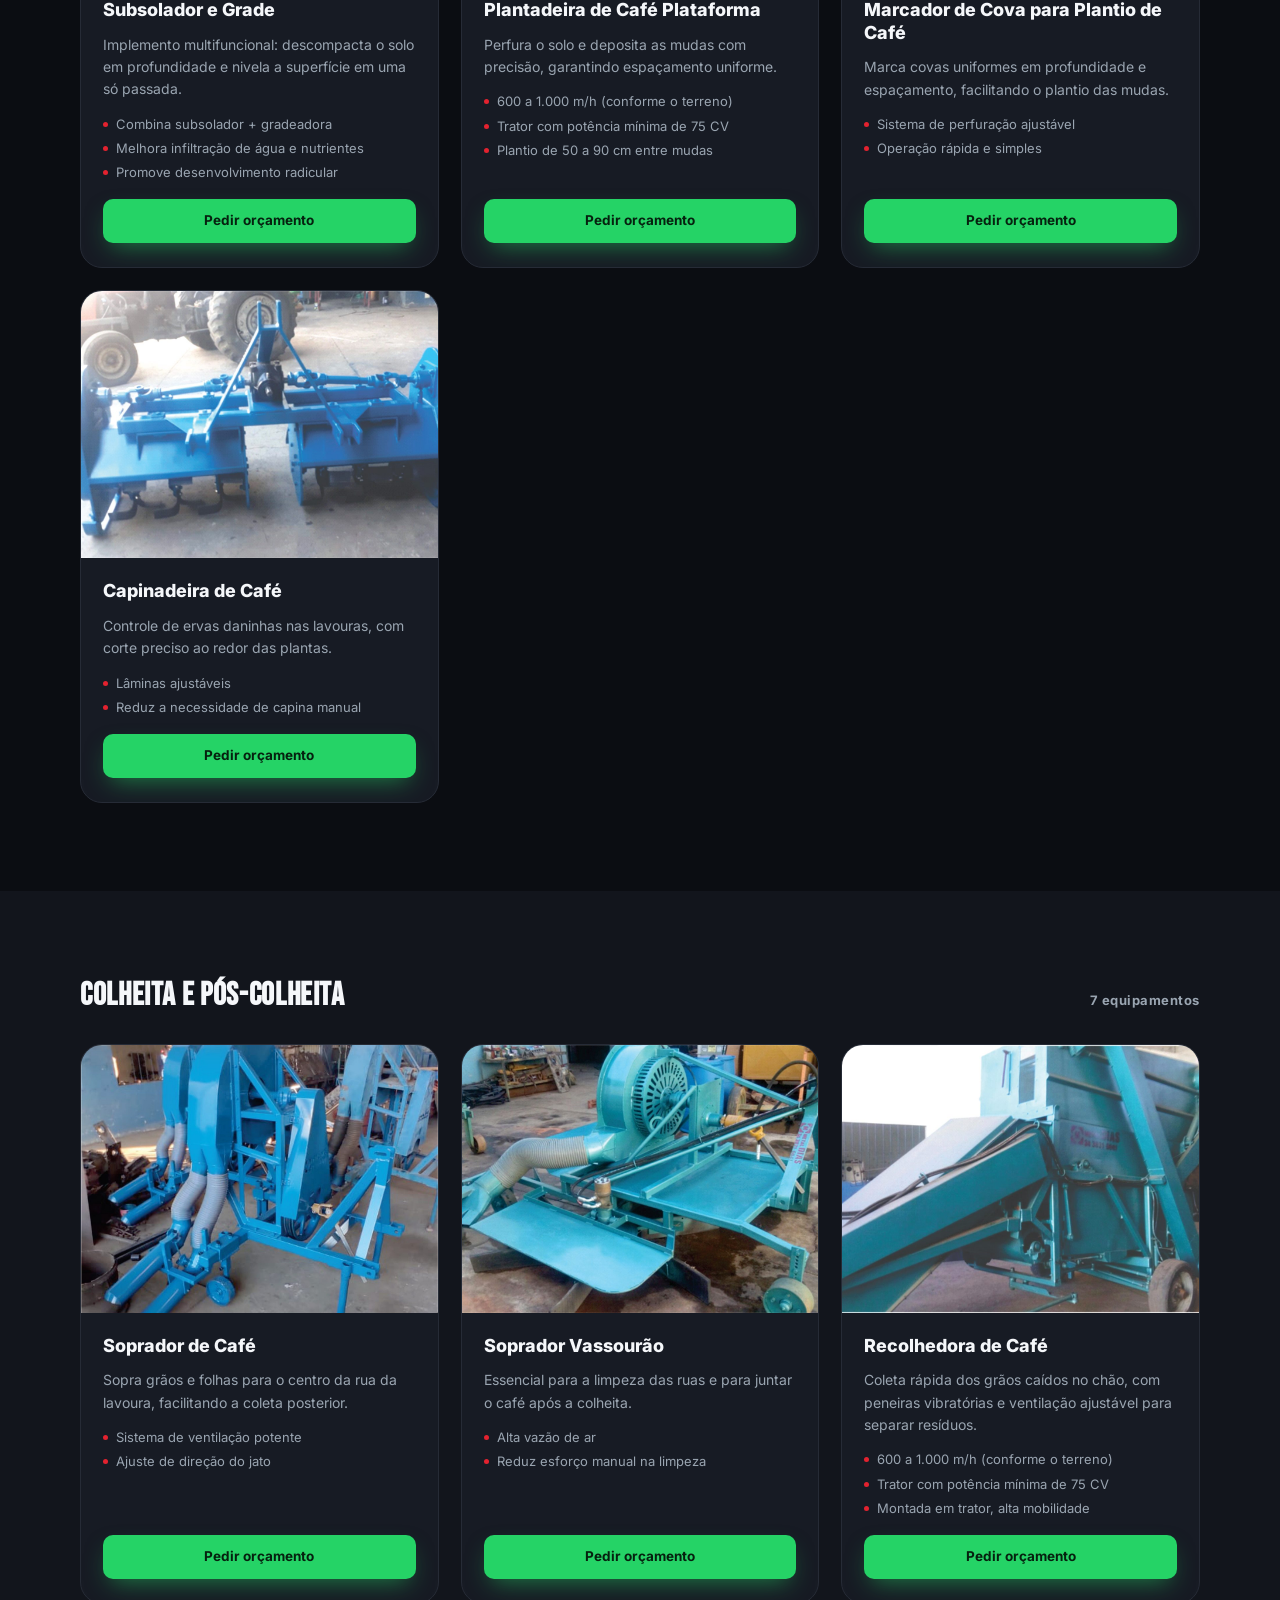
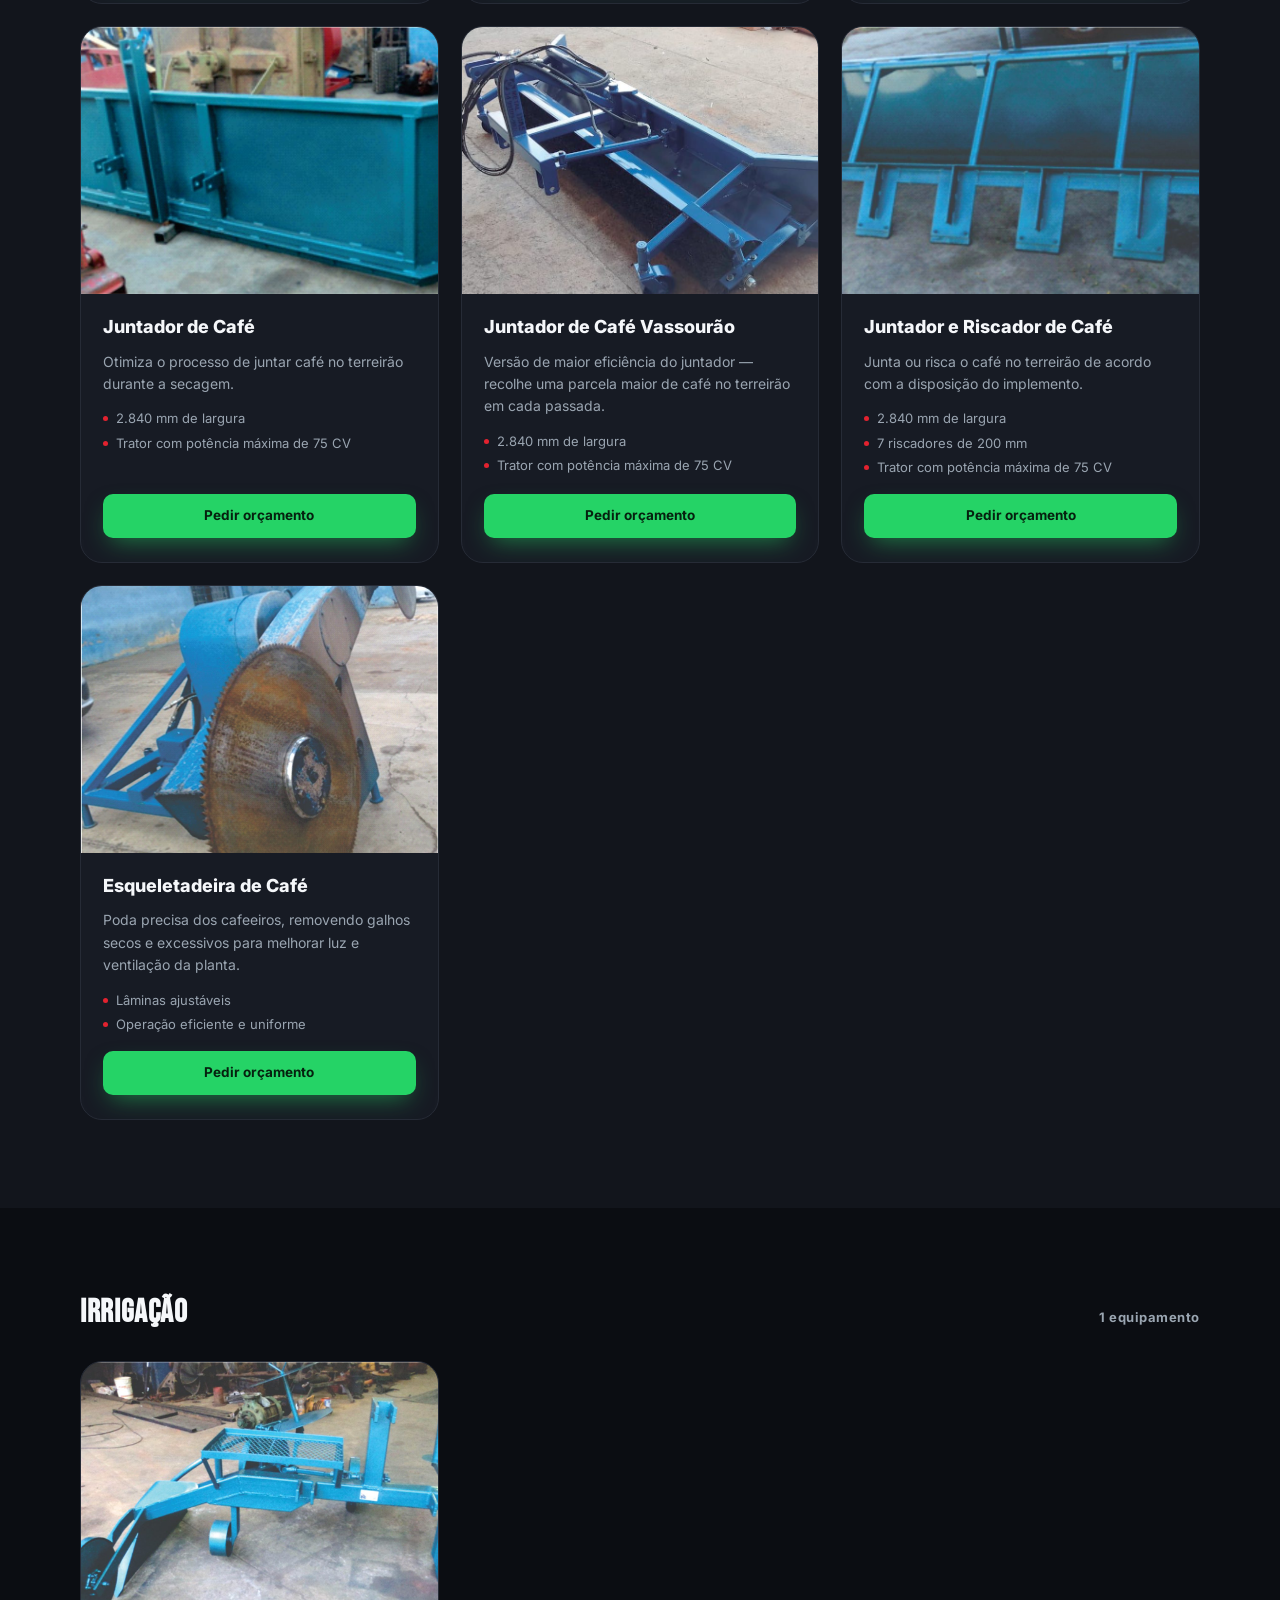
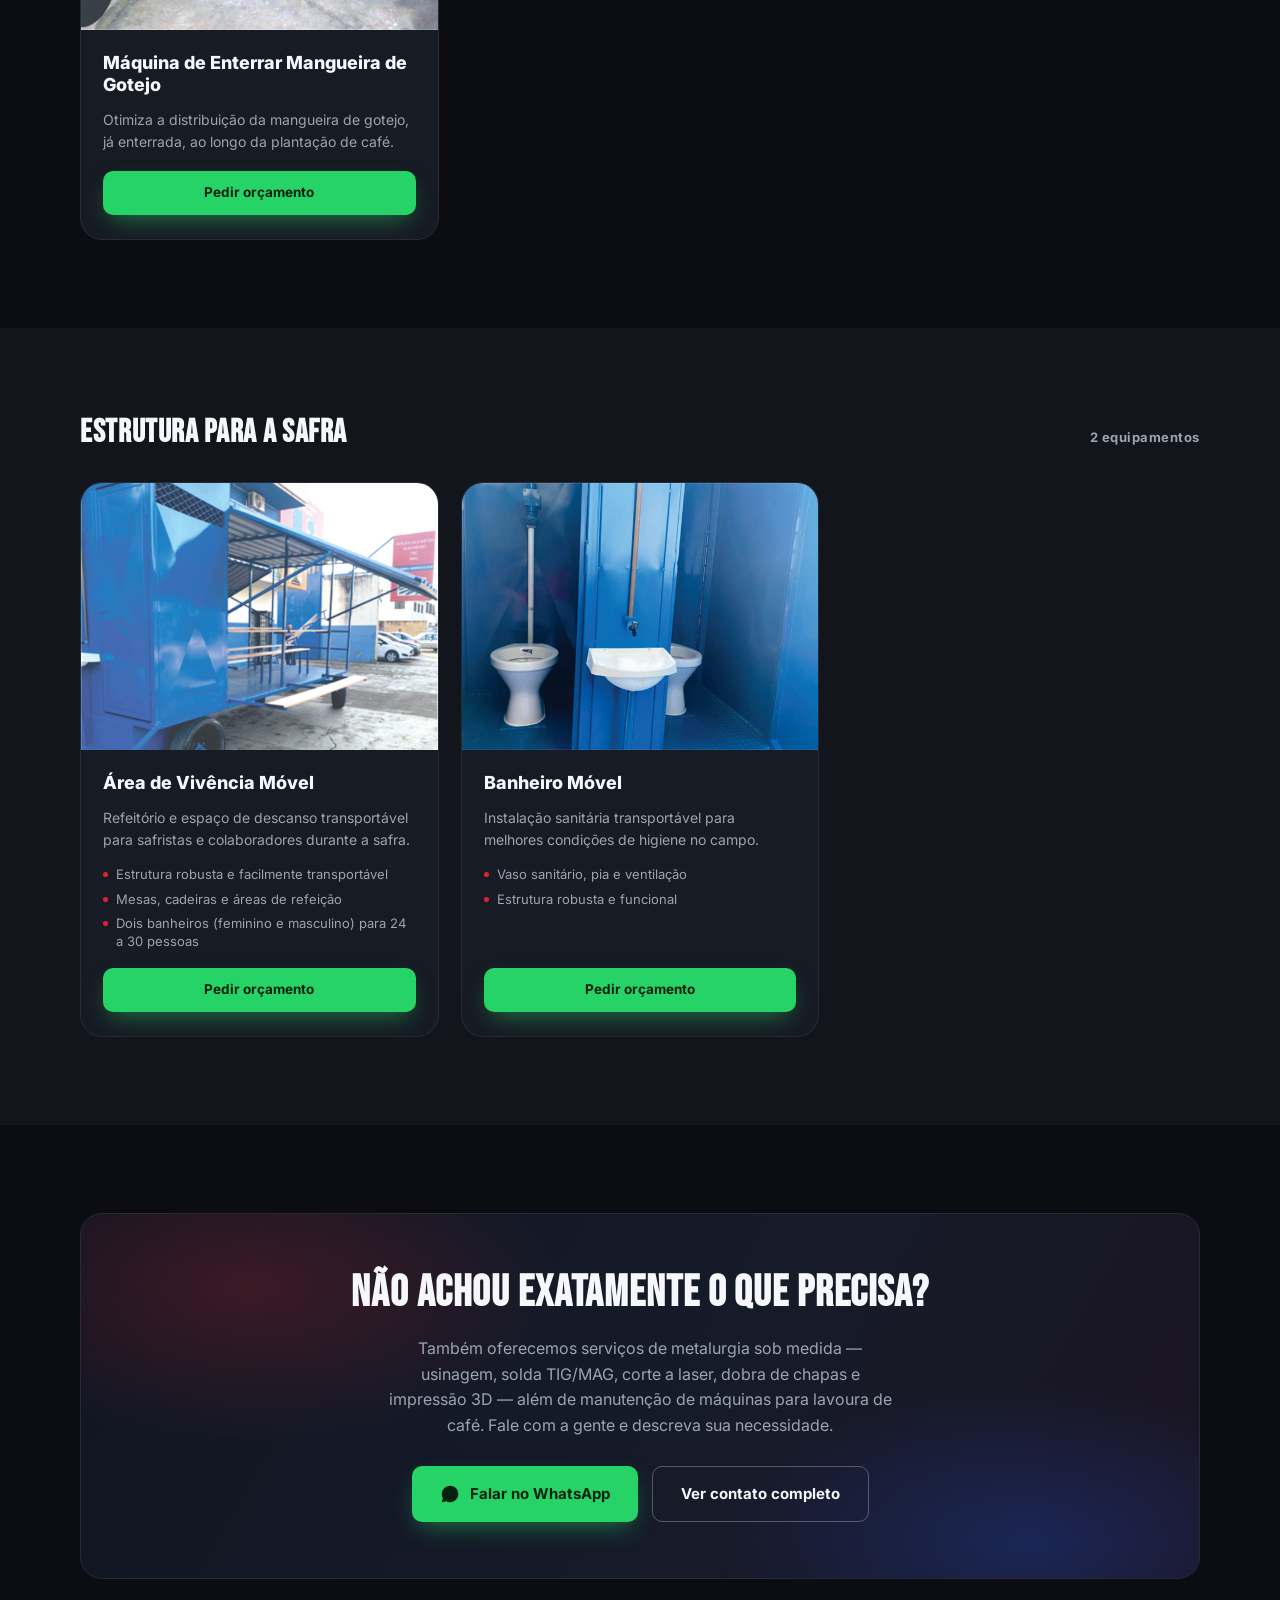
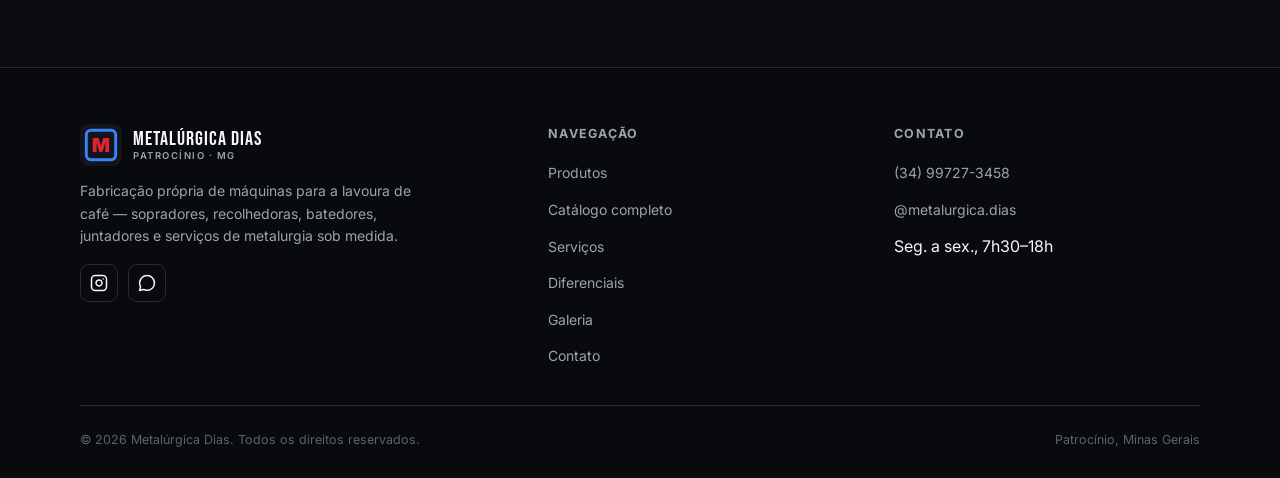
==== commit 832b1e50: "Remove todas as demais ocorrências do telefone (34) 3831-6041 Usuário apontou que o número ainda apa" ====
--- a/catalogo.html
+++ b/catalogo.html
@@ -446,9 +446,6 @@
           <a href="https://wa.me/5534997273458" target="_blank" rel="noopener" aria-label="WhatsApp da Metalúrgica Dias">
             <svg viewBox="0 0 24 24" fill="none" stroke="currentColor" stroke-width="2" stroke-linecap="round" stroke-linejoin="round" aria-hidden="true"><path d="M12.04 2C6.58 2 2.13 6.45 2.13 11.91c0 1.75.46 3.46 1.32 4.97L2.05 22l5.25-1.38a9.9 9.9 0 0 0 4.74 1.2h.01c5.46 0 9.9-4.45 9.9-9.91 0-2.65-1.03-5.14-2.9-7.01A9.82 9.82 0 0 0 12.04 2z"/></svg>
           </a>
-          <a href="tel:+553438316041" aria-label="Ligar para a Metalúrgica Dias">
-            <svg viewBox="0 0 24 24" fill="none" stroke="currentColor" stroke-width="2" stroke-linecap="round" stroke-linejoin="round" aria-hidden="true"><path d="M22 16.92v3a2 2 0 0 1-2.18 2 19.79 19.79 0 0 1-8.63-3.07 19.5 19.5 0 0 1-6-6 19.79 19.79 0 0 1-3.07-8.67A2 2 0 0 1 4.11 2h3a2 2 0 0 1 2 1.72c.127.96.361 1.903.7 2.81a2 2 0 0 1-.45 2.11L8.09 9.91a16 16 0 0 0 6 6l1.27-1.27a2 2 0 0 1 2.11-.45c.907.339 1.85.573 2.81.7A2 2 0 0 1 22 16.92z"/></svg>
-          </a>
         </div>
       </div>
 
@@ -467,7 +464,6 @@
       <div class="footer-col">
         <h5>Contato</h5>
         <ul>
-          <li><a href="tel:+553438316041">(34) 3831-6041</a></li>
           <li><a href="https://wa.me/5534997273458" target="_blank" rel="noopener">(34) 99727-3458</a></li>
           <li><a href="https://instagram.com/metalurgica.dias" target="_blank" rel="noopener">@metalurgica.dias</a></li>
           <li>Seg. a sex., 7h30–18h</li>
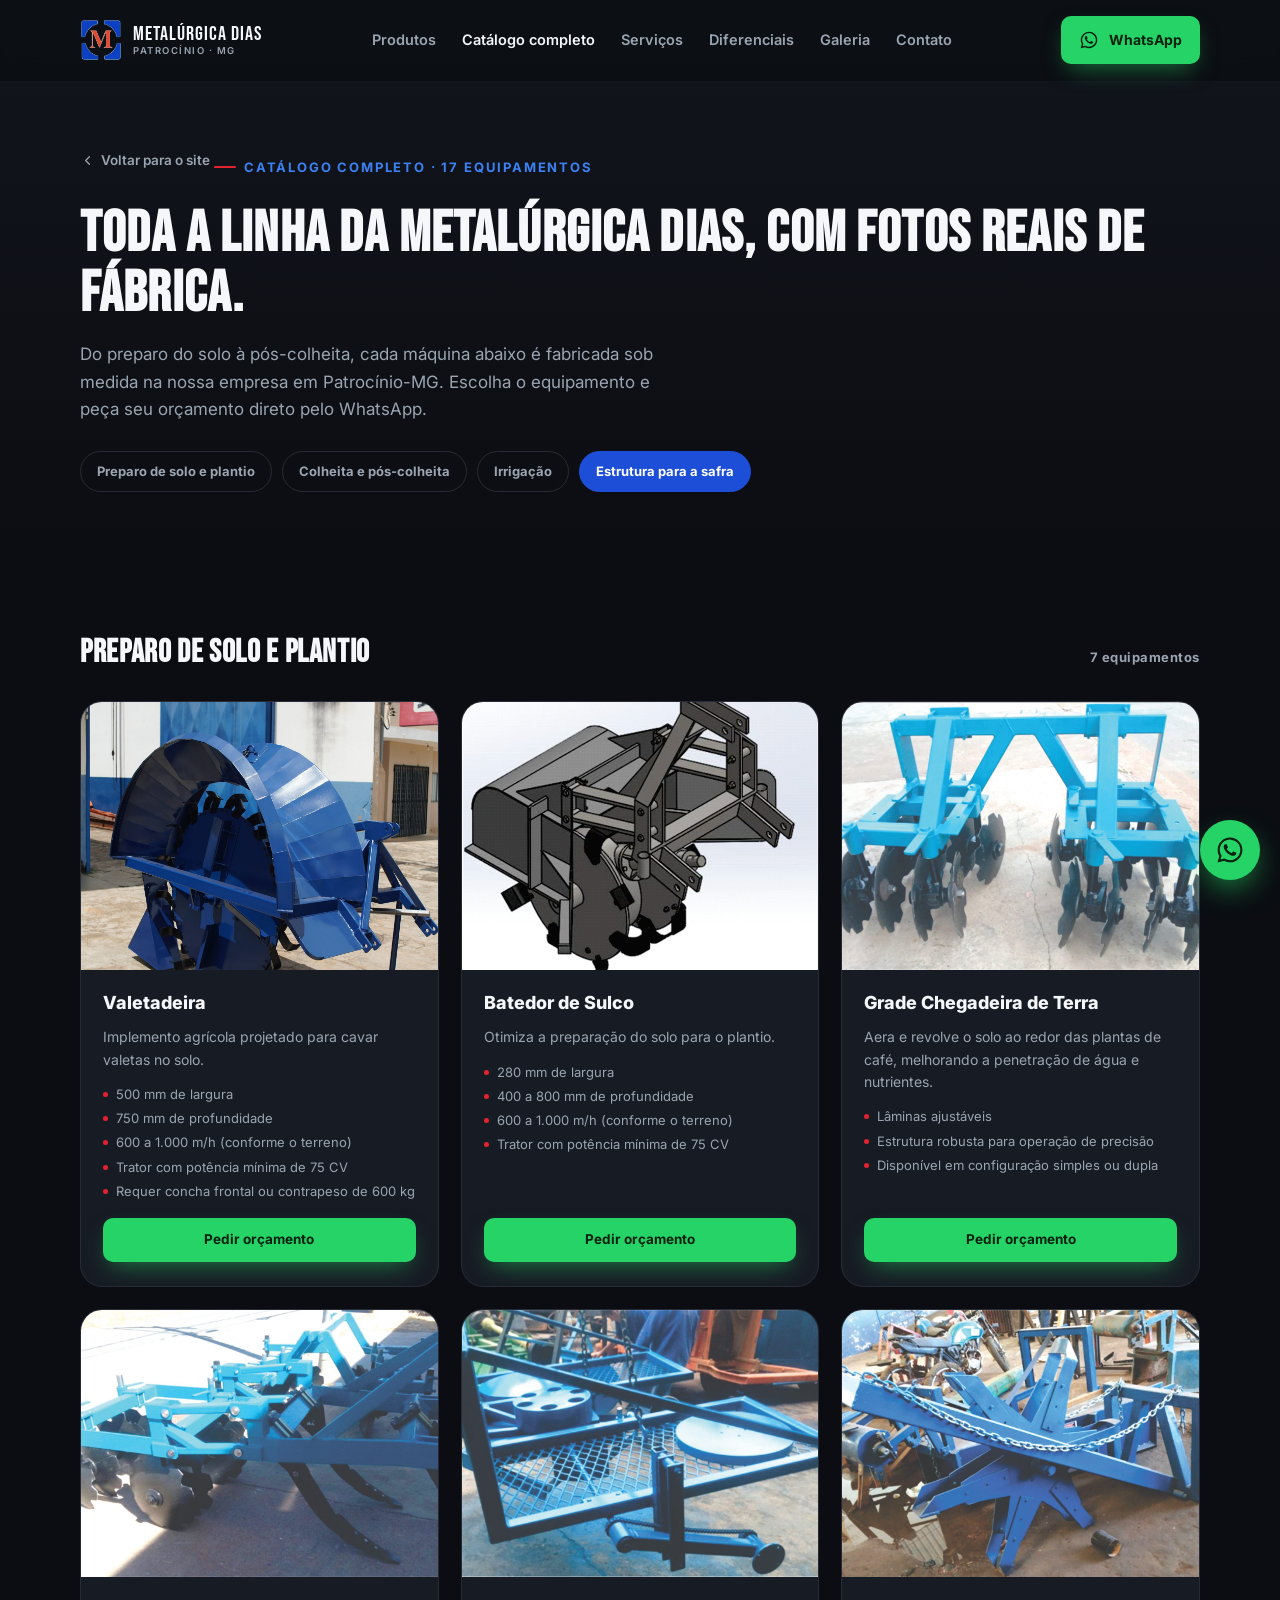
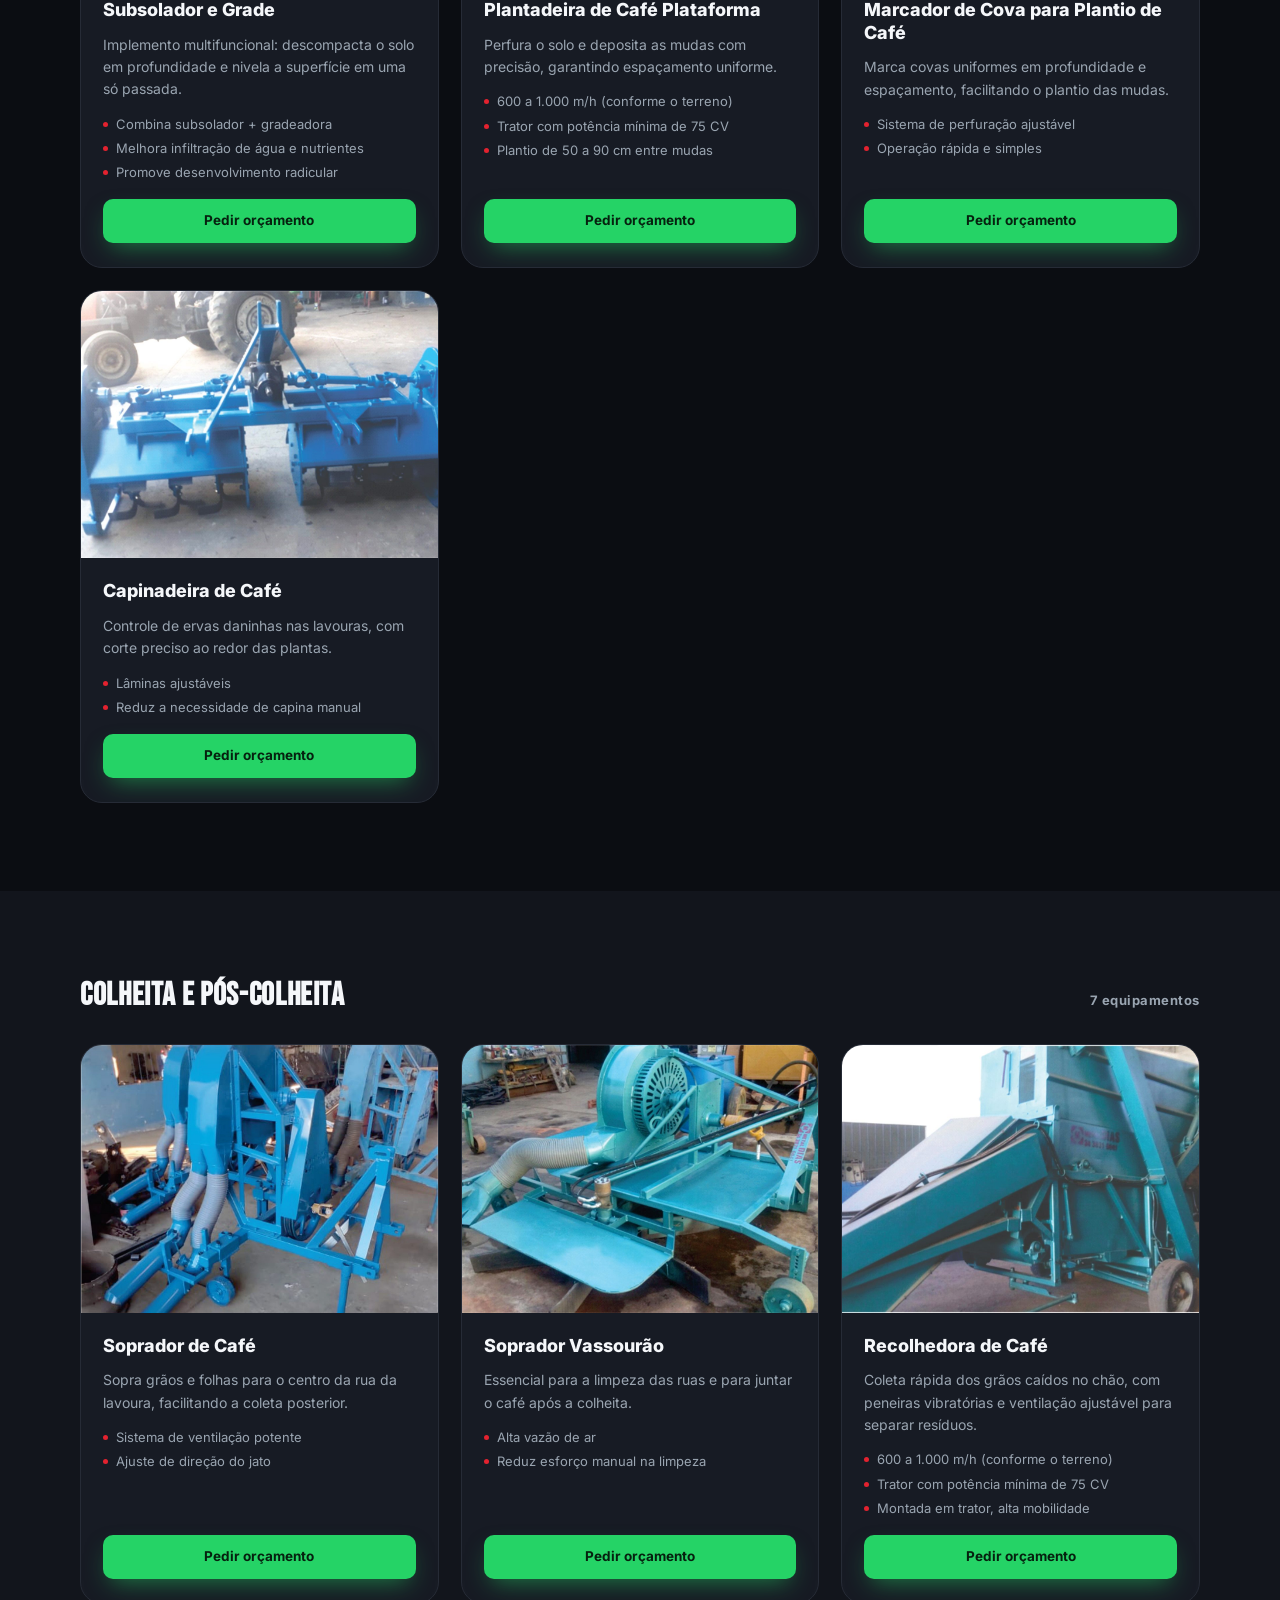
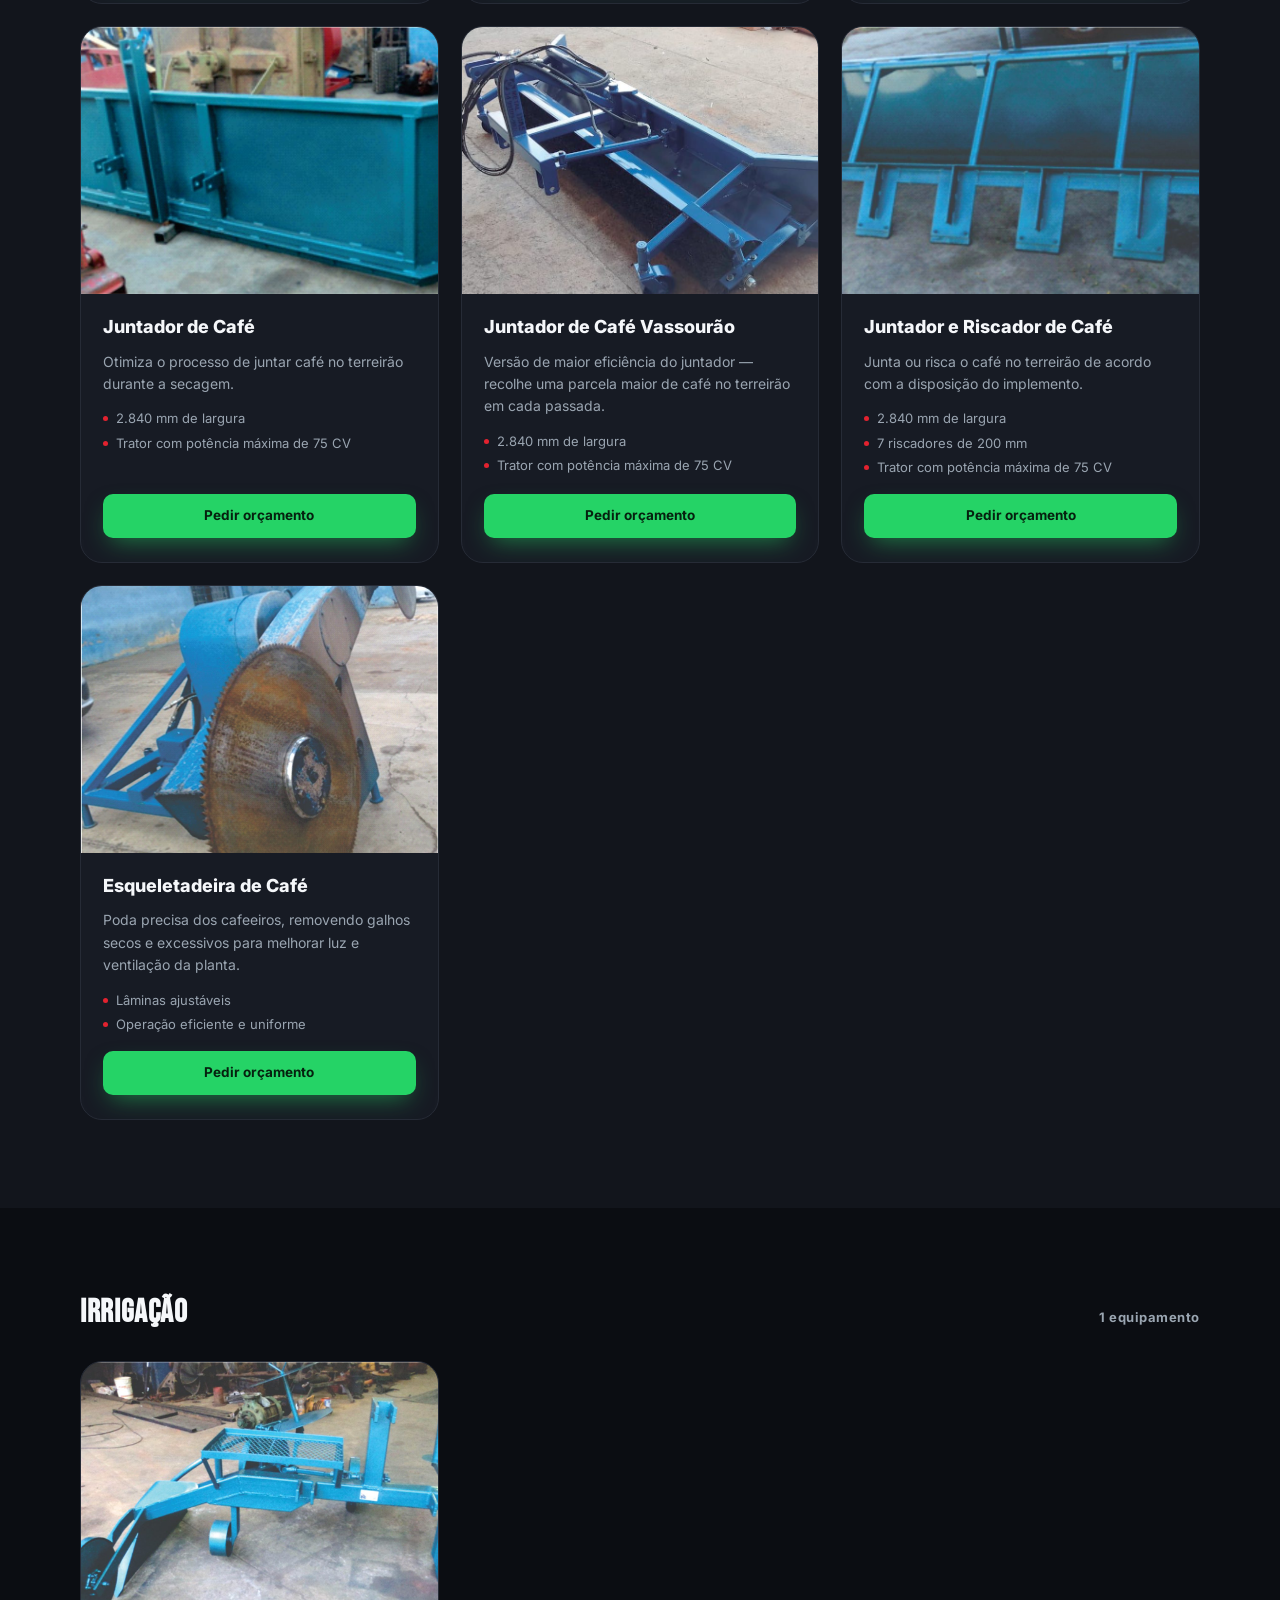
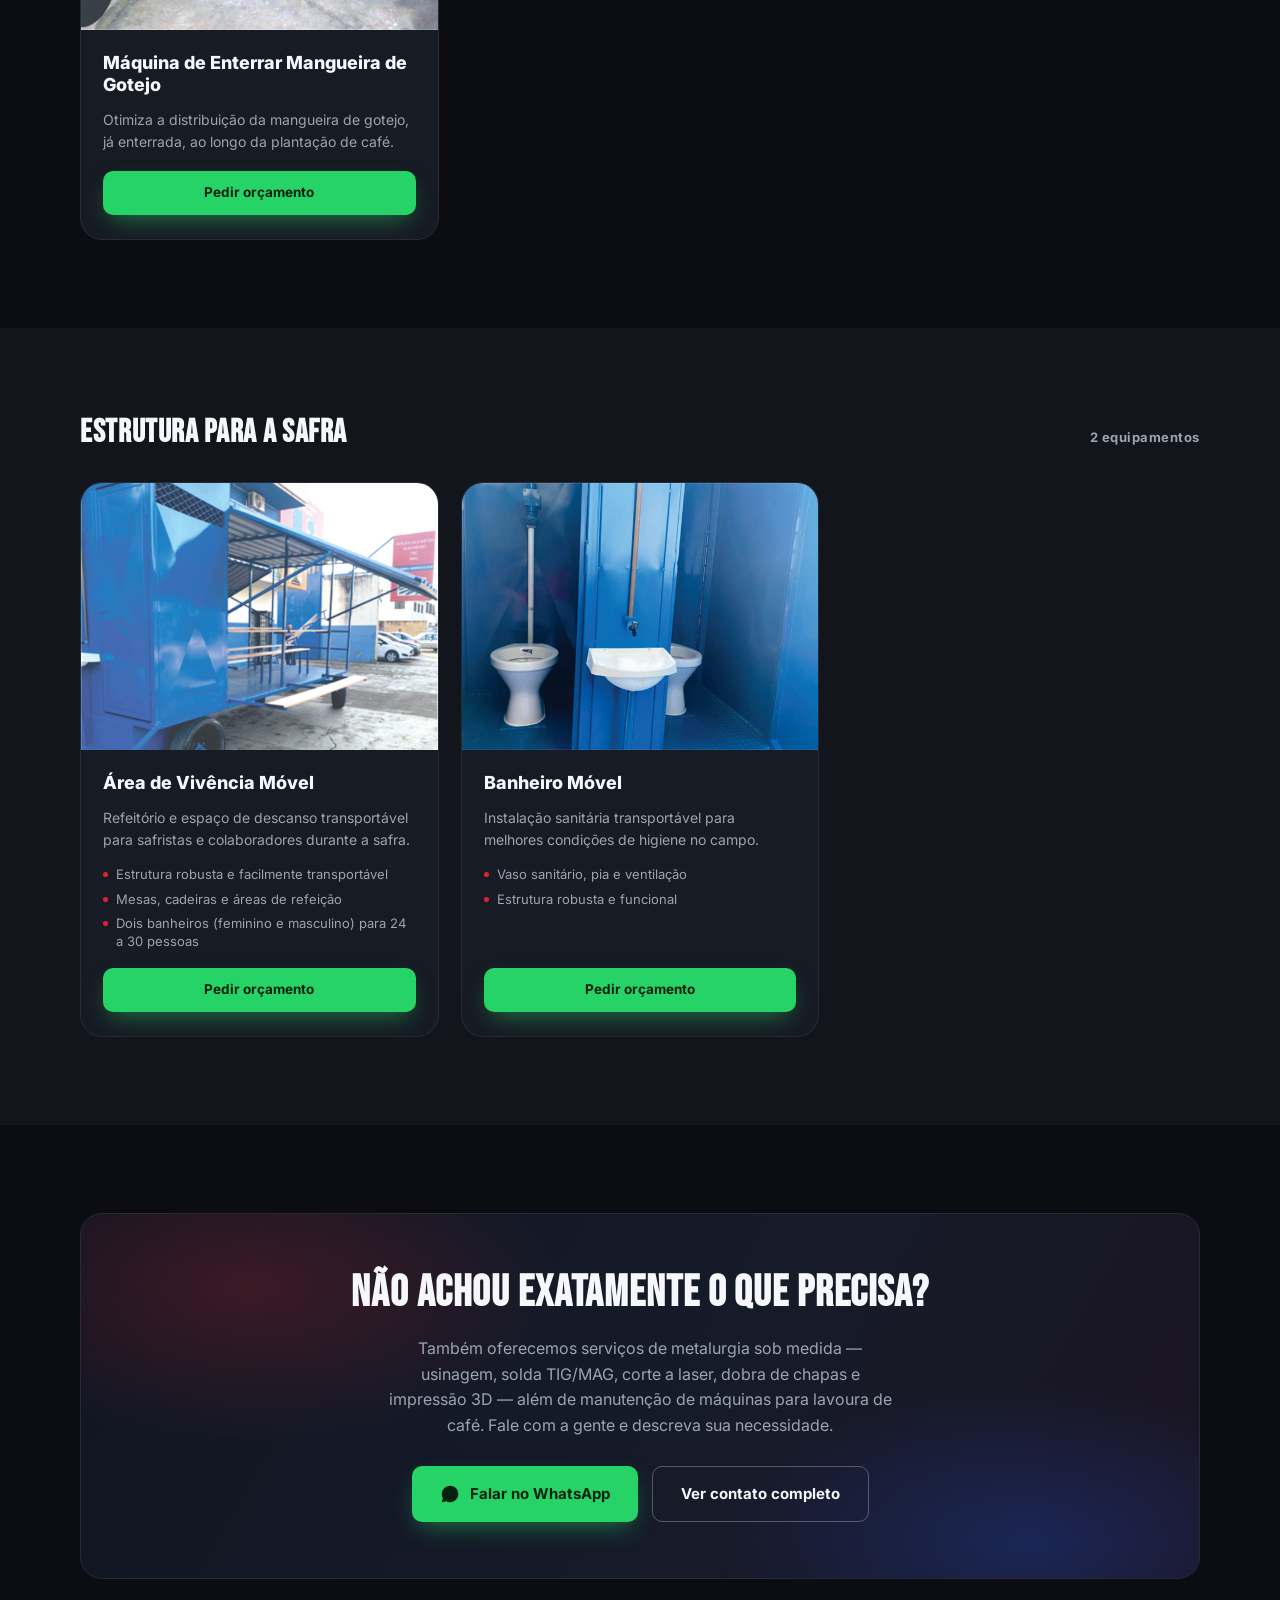
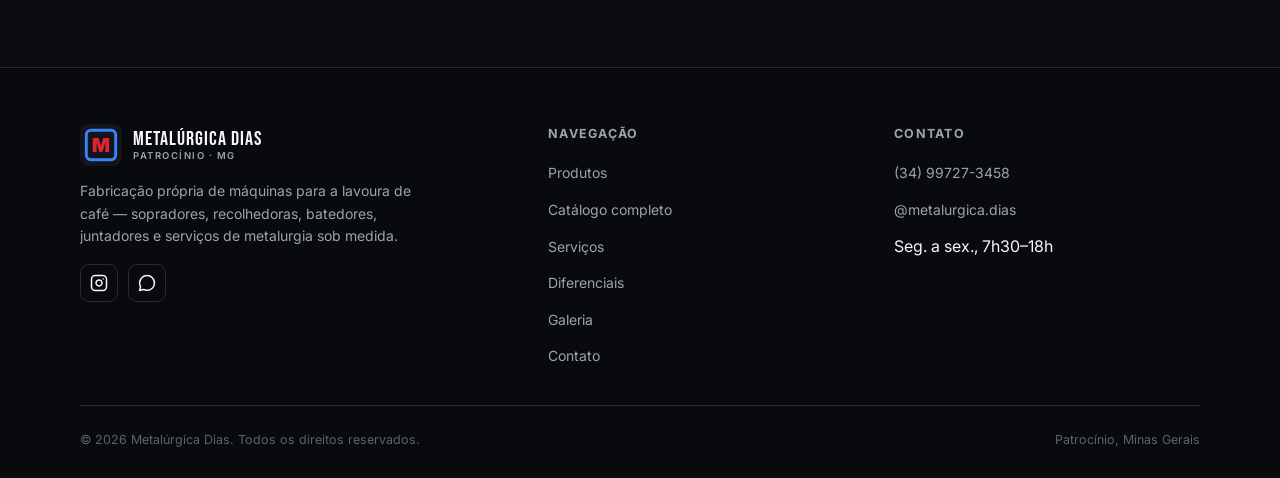
==== commit aee3b3de: "Aplica ajustes pedidos pelo cliente: logo real, texto e catálogo da home - Troca a logo recriada em " ====
--- a/catalogo.html
+++ b/catalogo.html
@@ -1,6 +1,7 @@
 <!DOCTYPE html>
 <html lang="pt-BR">
 <head>
+<script>if('scrollRestoration' in history){history.scrollRestoration='manual';}</script>
 <meta charset="UTF-8">
 <meta name="viewport" content="width=device-width, initial-scale=1">
 <title>Catálogo completo — Metalúrgica Dias | Máquinas para Café, Patrocínio-MG</title>
@@ -18,7 +19,7 @@
 <meta name="twitter:title" content="Catálogo completo — Metalúrgica Dias">
 <meta name="twitter:description" content="17 equipamentos de fabricação própria para a lavoura de café, com fotos reais e especificações técnicas.">
 <meta name="twitter:image" content="https://rafaelsilva308.github.io/metalurgica-dias/assets/og-catalogo.jpg">
-<link rel="icon" href="data:image/svg+xml,%3Csvg xmlns='http://www.w3.org/2000/svg' viewBox='0 0 100 100'%3E%3Crect width='100' height='100' rx='18' fill='%230B0D12'/%3E%3Crect x='14' y='14' width='72' height='72' rx='10' fill='none' stroke='%231D4ED8' stroke-width='7'/%3E%3Ctext x='50' y='68' font-family='Arial Black, sans-serif' font-weight='900' font-size='52' fill='%23E11D2E' text-anchor='middle'%3EM%3C/text%3E%3C/svg%3E">
+<link rel="icon" type="image/png" href="assets/logo.png">
 <link rel="preconnect" href="https://fonts.googleapis.com">
 <link rel="preconnect" href="https://fonts.gstatic.com" crossorigin>
 <link href="https://fonts.googleapis.com/css2?family=Bebas+Neue&family=Inter:wght@400;500;600;700;800&display=swap" rel="stylesheet">
@@ -30,11 +31,7 @@
 <header class="site-header" id="siteHeader">
   <div class="container header-inner">
     <a href="index.html#topo" class="brand" aria-label="Metalúrgica Dias — início">
-      <svg class="brand-mark" viewBox="0 0 100 100" fill="none" aria-hidden="true">
-        <rect width="100" height="100" rx="20" fill="#0B0D12"/>
-        <rect x="15" y="15" width="70" height="70" rx="11" stroke="#3B82F6" stroke-width="7"/>
-        <text x="50" y="67" font-family="Arial Black, Inter, sans-serif" font-weight="900" font-size="46" fill="#E3222F" text-anchor="middle">M</text>
-      </svg>
+      <img class="brand-mark" src="assets/logo.png" alt="" width="619" height="602">
       <span class="brand-word">METALÚRGICA DIAS<span>Patrocínio &middot; MG</span></span>
     </a>
 
@@ -86,7 +83,7 @@
       </a>
       <span class="eyebrow reveal">Catálogo completo &middot; 17 equipamentos</span>
       <h1 class="reveal" style="--rd:.05s">Toda a linha da Metalúrgica Dias, com fotos reais de fábrica.</h1>
-      <p class="reveal" style="--rd:.1s">Do preparo do solo à pós-colheita, cada máquina abaixo é fabricada sob medida na nossa oficina em Patrocínio-MG. Escolha o equipamento e peça seu orçamento direto pelo WhatsApp.</p>
+      <p class="reveal" style="--rd:.1s">Do preparo do solo à pós-colheita, cada máquina abaixo é fabricada sob medida na nossa empresa em Patrocínio-MG. Escolha o equipamento e peça seu orçamento direto pelo WhatsApp.</p>
       <nav class="cat-jump reveal" style="--rd:.16s" aria-label="Ir para categoria">
         <a href="#preparo-solo">Preparo de solo e plantio</a>
         <a href="#colheita">Colheita e pós-colheita</a>
@@ -106,7 +103,7 @@
 
       <div class="catalog-grid">
         <article class="catalog-card reveal">
-          <div class="catalog-card-media"><img src="assets/produtos/valetadeira.jpg" alt="Valetadeira da Metalúrgica Dias, foto real em frente à oficina" loading="lazy" width="1400" height="1864"></div>
+          <div class="catalog-card-media"><img src="assets/produtos/valetadeira.jpg" alt="Valetadeira da Metalúrgica Dias, foto real em frente à empresa" loading="lazy" width="1400" height="1864"></div>
           <div class="catalog-card-body">
             <h3>Valetadeira</h3>
             <p>Implemento agrícola projetado para cavar valetas no solo.</p>
@@ -484,6 +481,16 @@
 
 <script>
 (function(){
+  // Sempre que a página for recarregada (F5/atualizar), volta pro topo em vez de manter a posição de scroll ou pular pra âncora da URL
+  try {
+    var navEntry = performance.getEntriesByType && performance.getEntriesByType('navigation')[0];
+    var isReload = (navEntry && navEntry.type === 'reload') || (performance.navigation && performance.navigation.type === 1);
+    if(isReload){
+      window.scrollTo(0, 0);
+      window.addEventListener('load', function(){ window.scrollTo(0, 0); });
+    }
+  } catch(e) {}
+
   var header = document.getElementById('siteHeader');
   var onScroll = function(){
     header.classList.toggle('scrolled', window.scrollY > 12);
--- a/styles.css
+++ b/styles.css
@@ -162,8 +162,10 @@
 /* Hero background FX: looping video of components + dark overlay for legibility */
 .hero-bg{position:absolute;inset:0;overflow:hidden;pointer-events:none;z-index:0}
 .hero-bg-video{position:absolute;inset:0;width:100%;height:100%;object-fit:cover;opacity:.85;pointer-events:none}
-/* iOS/Safari shows a native "tap to play" button when autoplay is blocked (e.g. Low Power Mode) — this is decorative background video, not a player, so hide that affordance and just fall back to the poster frame. pointer-events:none is a belt-and-suspenders safeguard against any similar tap-to-play affordance on other engines (e.g. some Android browser skins), on top of the same rule already inherited from .hero-bg */
-.hero-bg-video::-webkit-media-controls-start-playback-button{display:none !important;-webkit-appearance:none}
+.hero-bg-poster{position:absolute;inset:0;width:100%;height:100%;background-size:cover;background-position:center;opacity:.85;display:none}
+/* When autoplay is blocked (e.g. iOS Low Power Mode or Android battery saver), some engines draw a native "tap to play" affordance over the video that CSS can't reliably target. The JS below detects the block and swaps to .video-blocked, which hides the <video> outright — no player element left for the OS to draw an icon on top of — falling back to this static poster layer. */
+.hero-bg.video-blocked .hero-bg-video{display:none}
+.hero-bg.video-blocked .hero-bg-poster{display:block}
 .hero-bg-overlay{
   position:absolute;inset:0;
   background:
@@ -219,13 +221,25 @@
   border:1px solid var(--border);border-radius:var(--radius);box-shadow:var(--shadow-md);
   padding:16px 18px;display:flex;gap:12px;align-items:flex-start;max-width:230px;
 }
-.spec-card--right{flex-direction:column;gap:10px}
+.spec-card--right{
+  flex-direction:column;gap:10px;
+  border:1.5px solid transparent;border-radius:20px;padding:20px 22px;
+  background:
+    linear-gradient(155deg,#0a0b10 0%,#1a1c24 55%,#0a0b10 100%) padding-box,
+    linear-gradient(125deg,#14151c,var(--primary) 42%,var(--accent) 68%,#14151c) border-box;
+  background-clip:padding-box, border-box;
+  box-shadow:0 16px 36px -8px rgba(0,0,0,.5),0 0 26px -6px rgba(59,130,246,.28);
+}
 .spec-card-icon{width:38px;height:38px;border-radius:9px;flex:none;background:linear-gradient(155deg,rgba(59,130,246,.25),rgba(59,130,246,.05));border:1px solid rgba(59,130,246,.3);display:flex;align-items:center;justify-content:center}
 .spec-card-icon svg{width:19px;height:19px;color:var(--primary-light)}
 .spec-card-text{font-size:13px;color:var(--text-muted);line-height:1.4}
 .spec-card-number{display:flex;align-items:baseline;gap:6px;font-family:'Bebas Neue',sans-serif}
 .spec-card-number span{font-size:44px;line-height:1;color:var(--text)}
 .spec-card-number small{font-size:12.5px;color:var(--text-muted);text-transform:uppercase;letter-spacing:.06em;font-family:'Inter',sans-serif;font-weight:600}
+.spec-card--right .spec-card-number span{
+  background:linear-gradient(135deg,#fff,var(--primary-light));
+  -webkit-background-clip:text;background-clip:text;color:transparent;
+}
 @media(min-width:980px){
   .feature-visual{padding:26px}
   .spec-card--left{position:absolute;left:-28px;bottom:-18px;z-index:2}
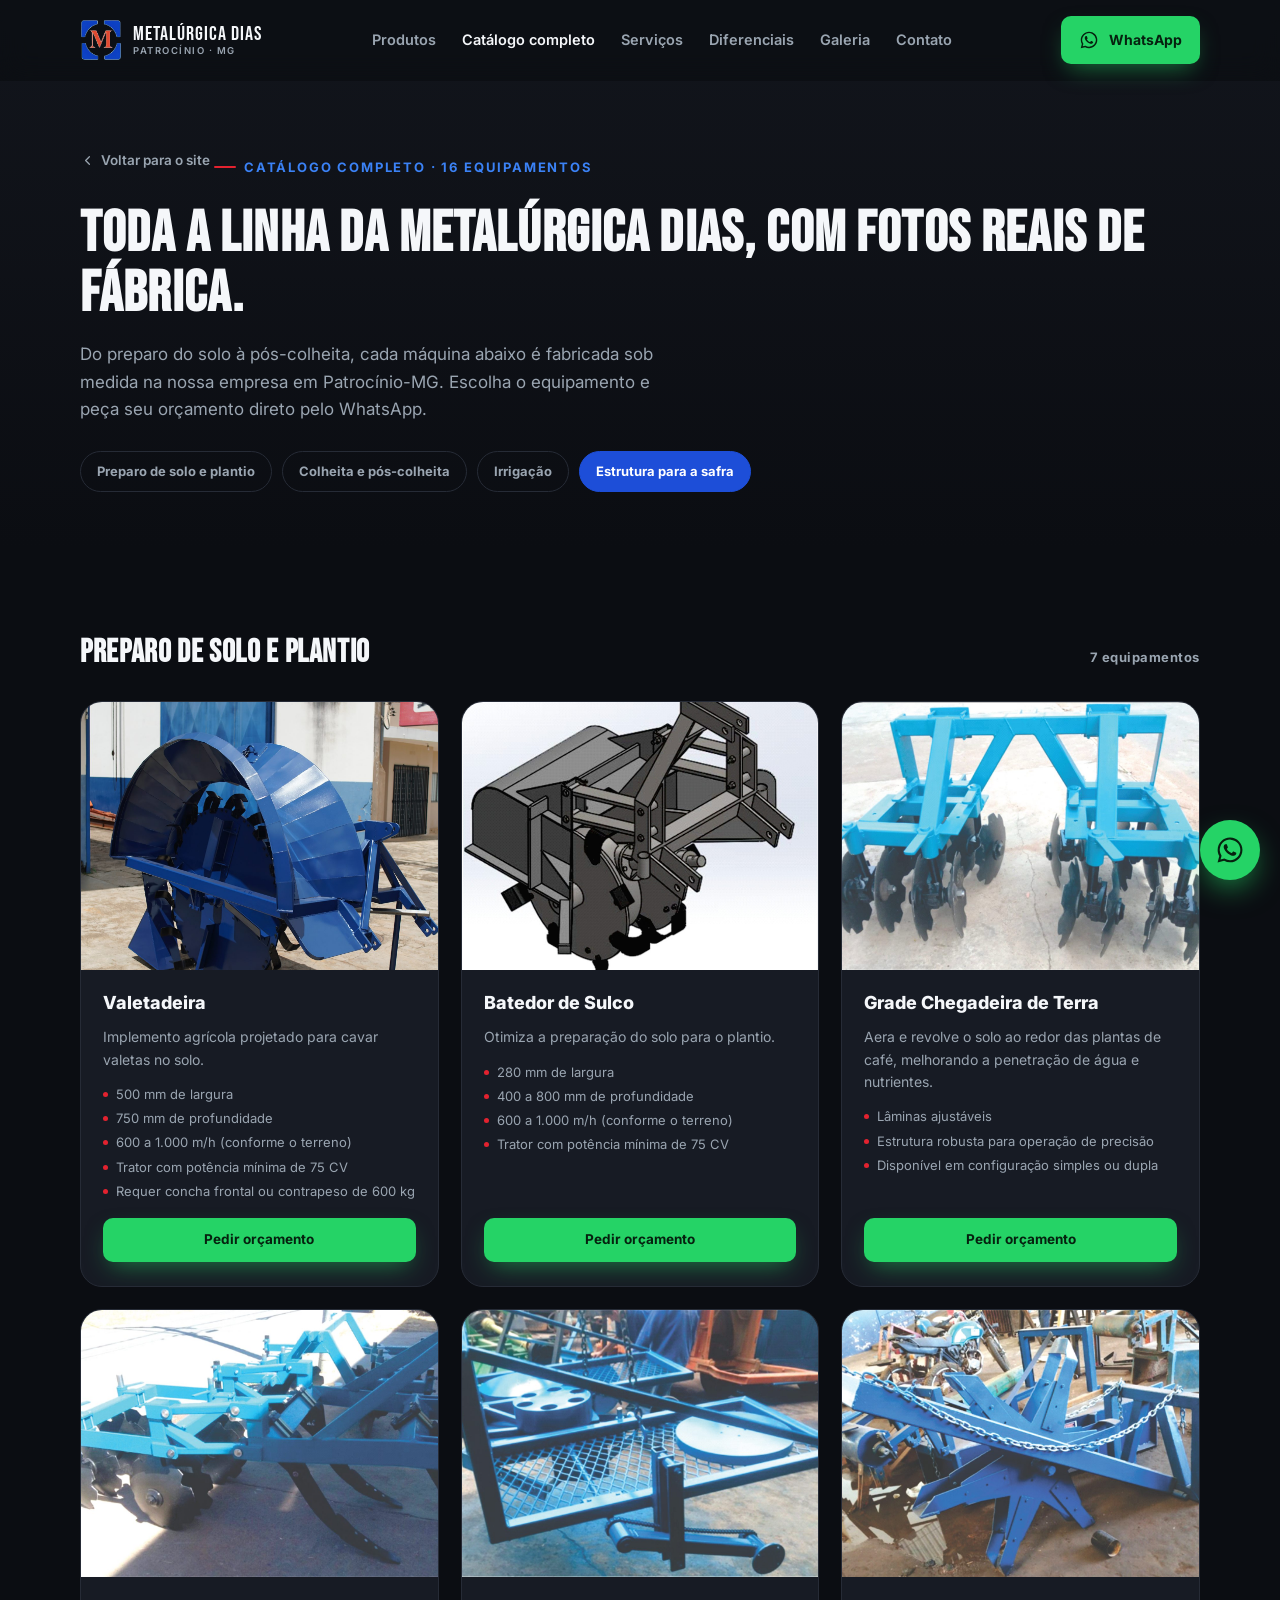
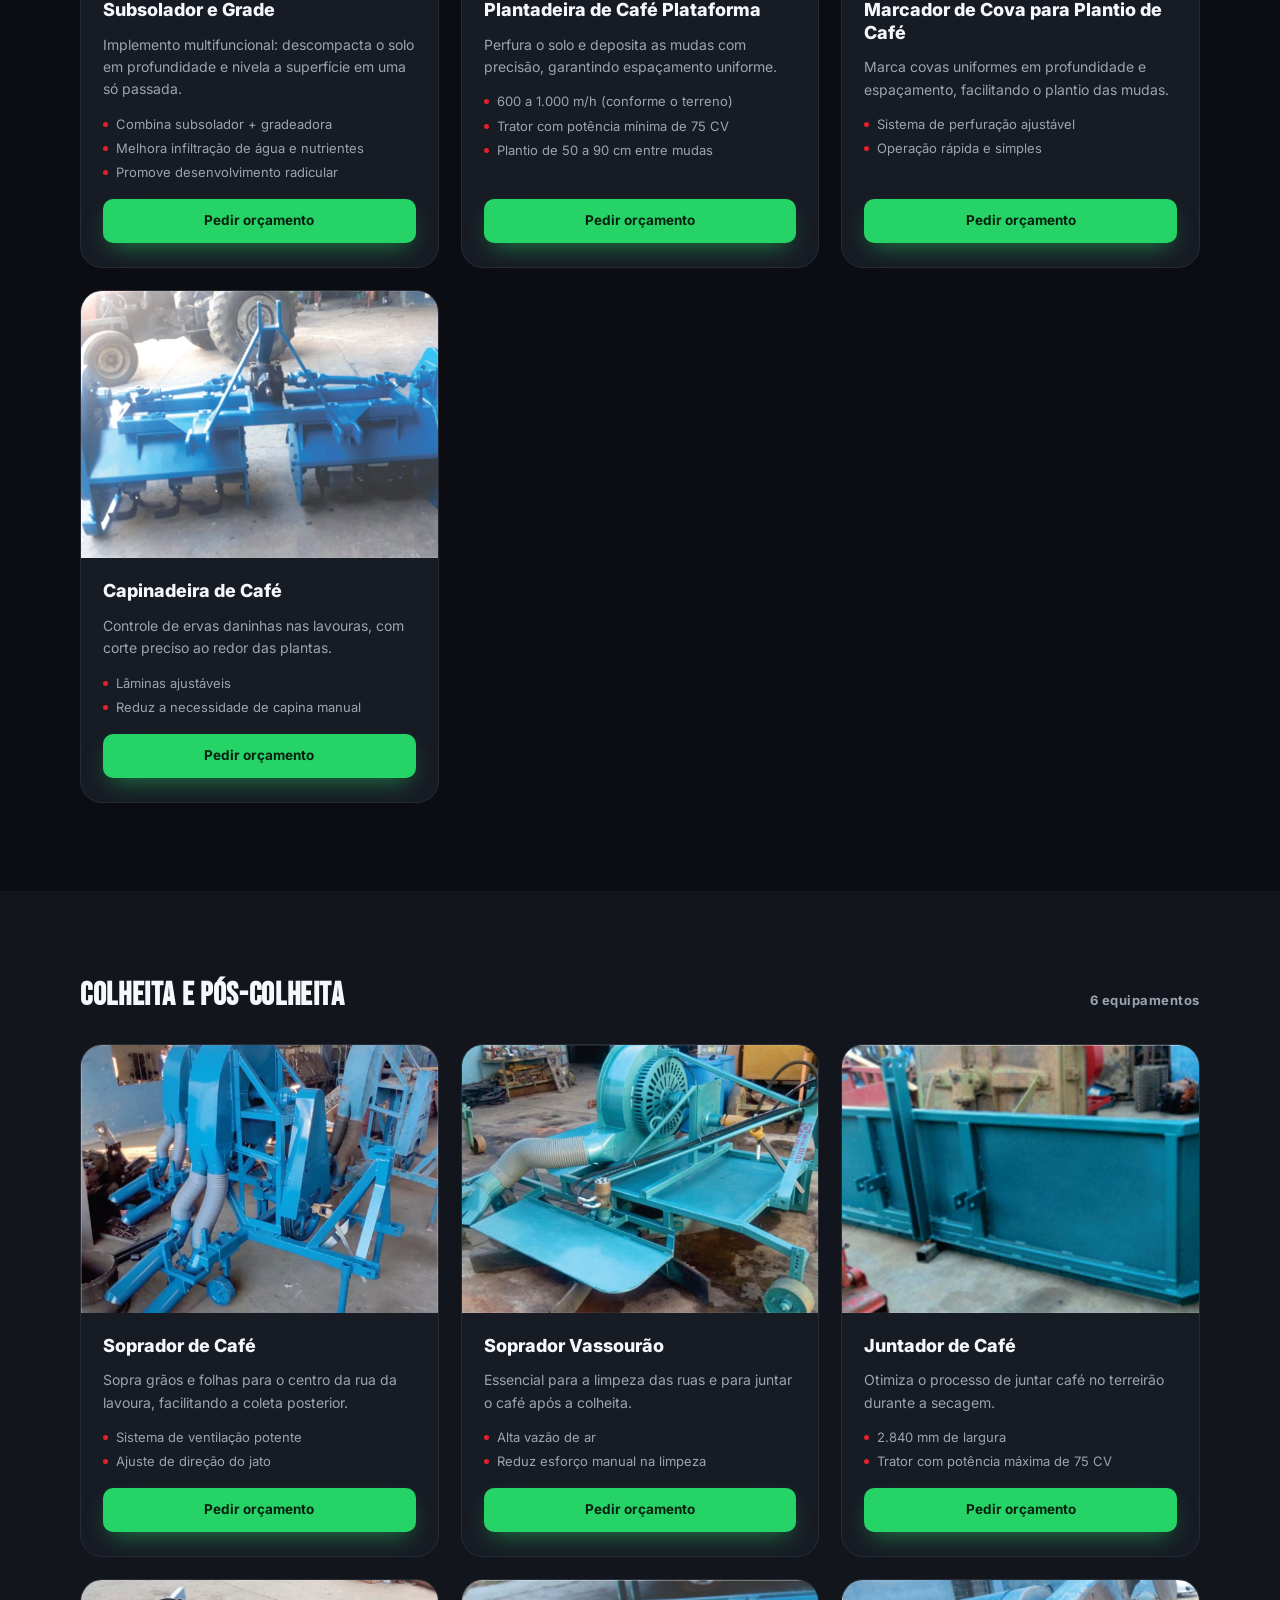
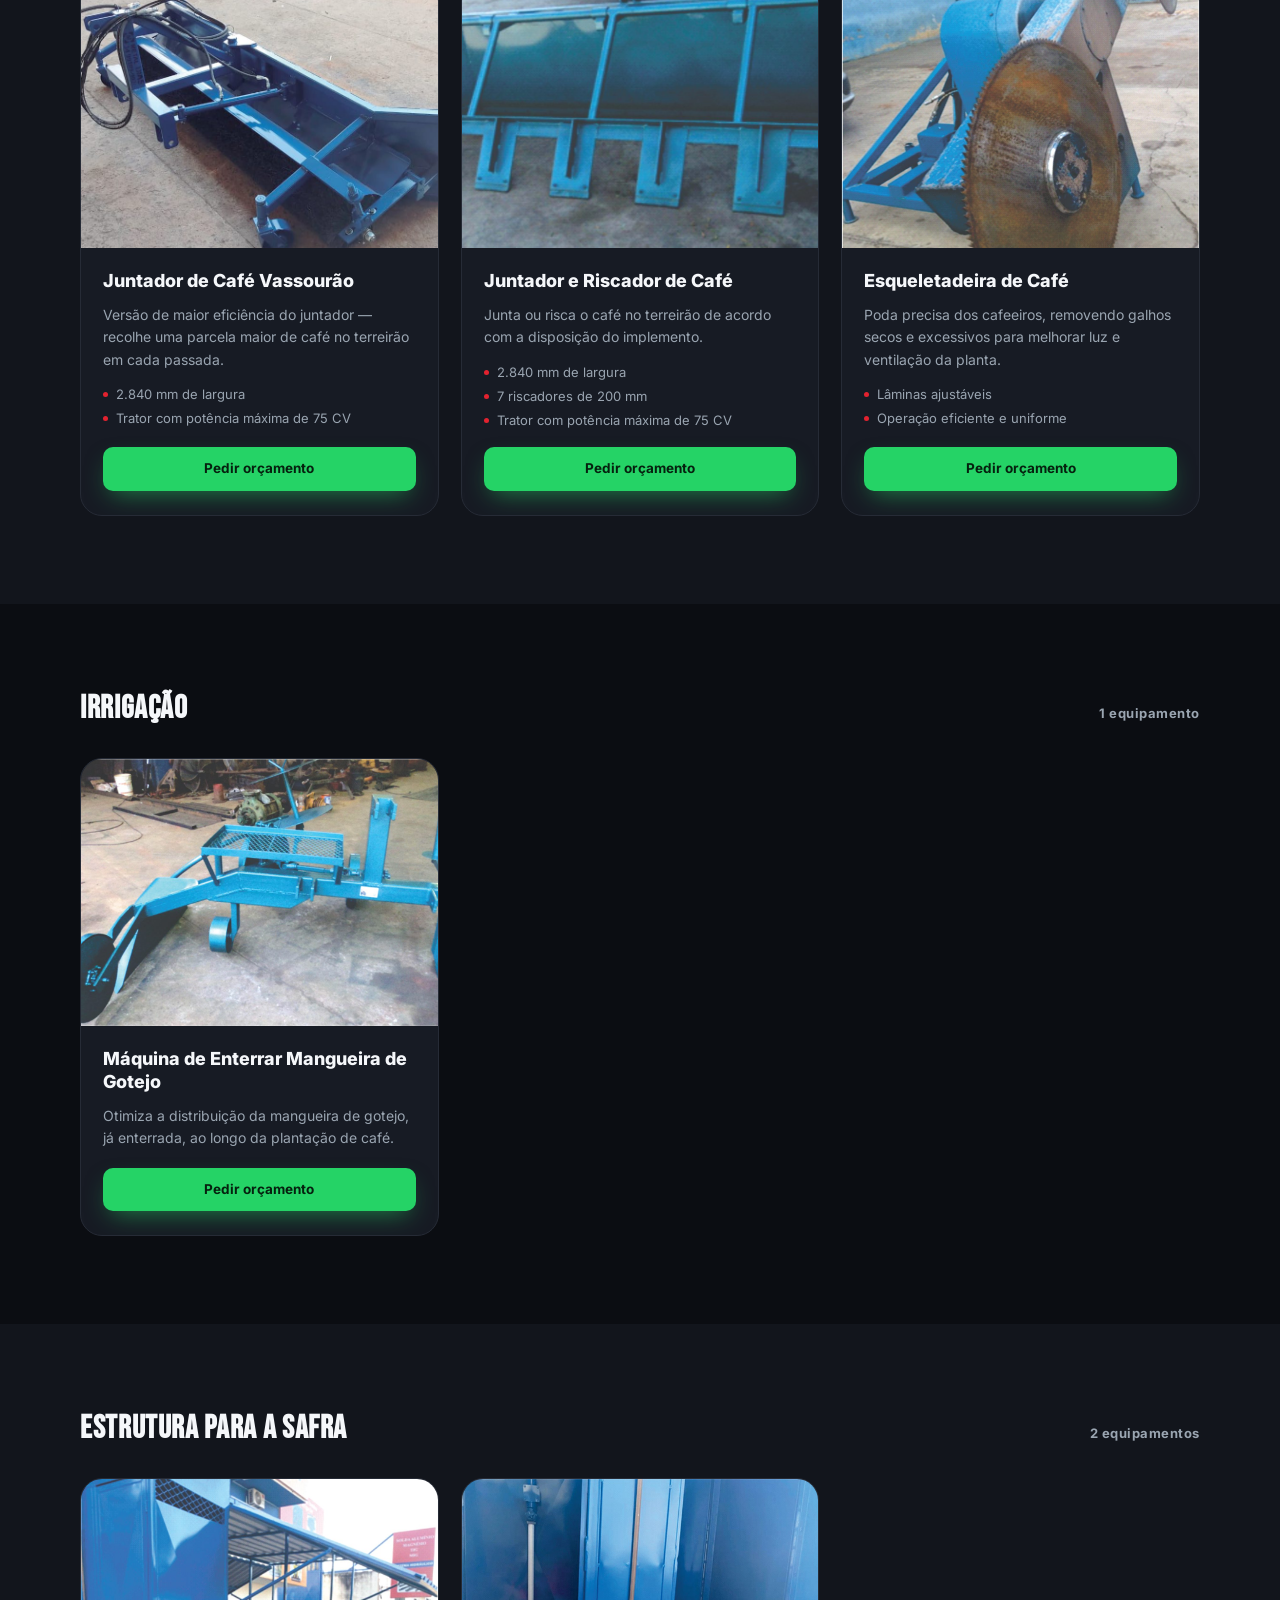
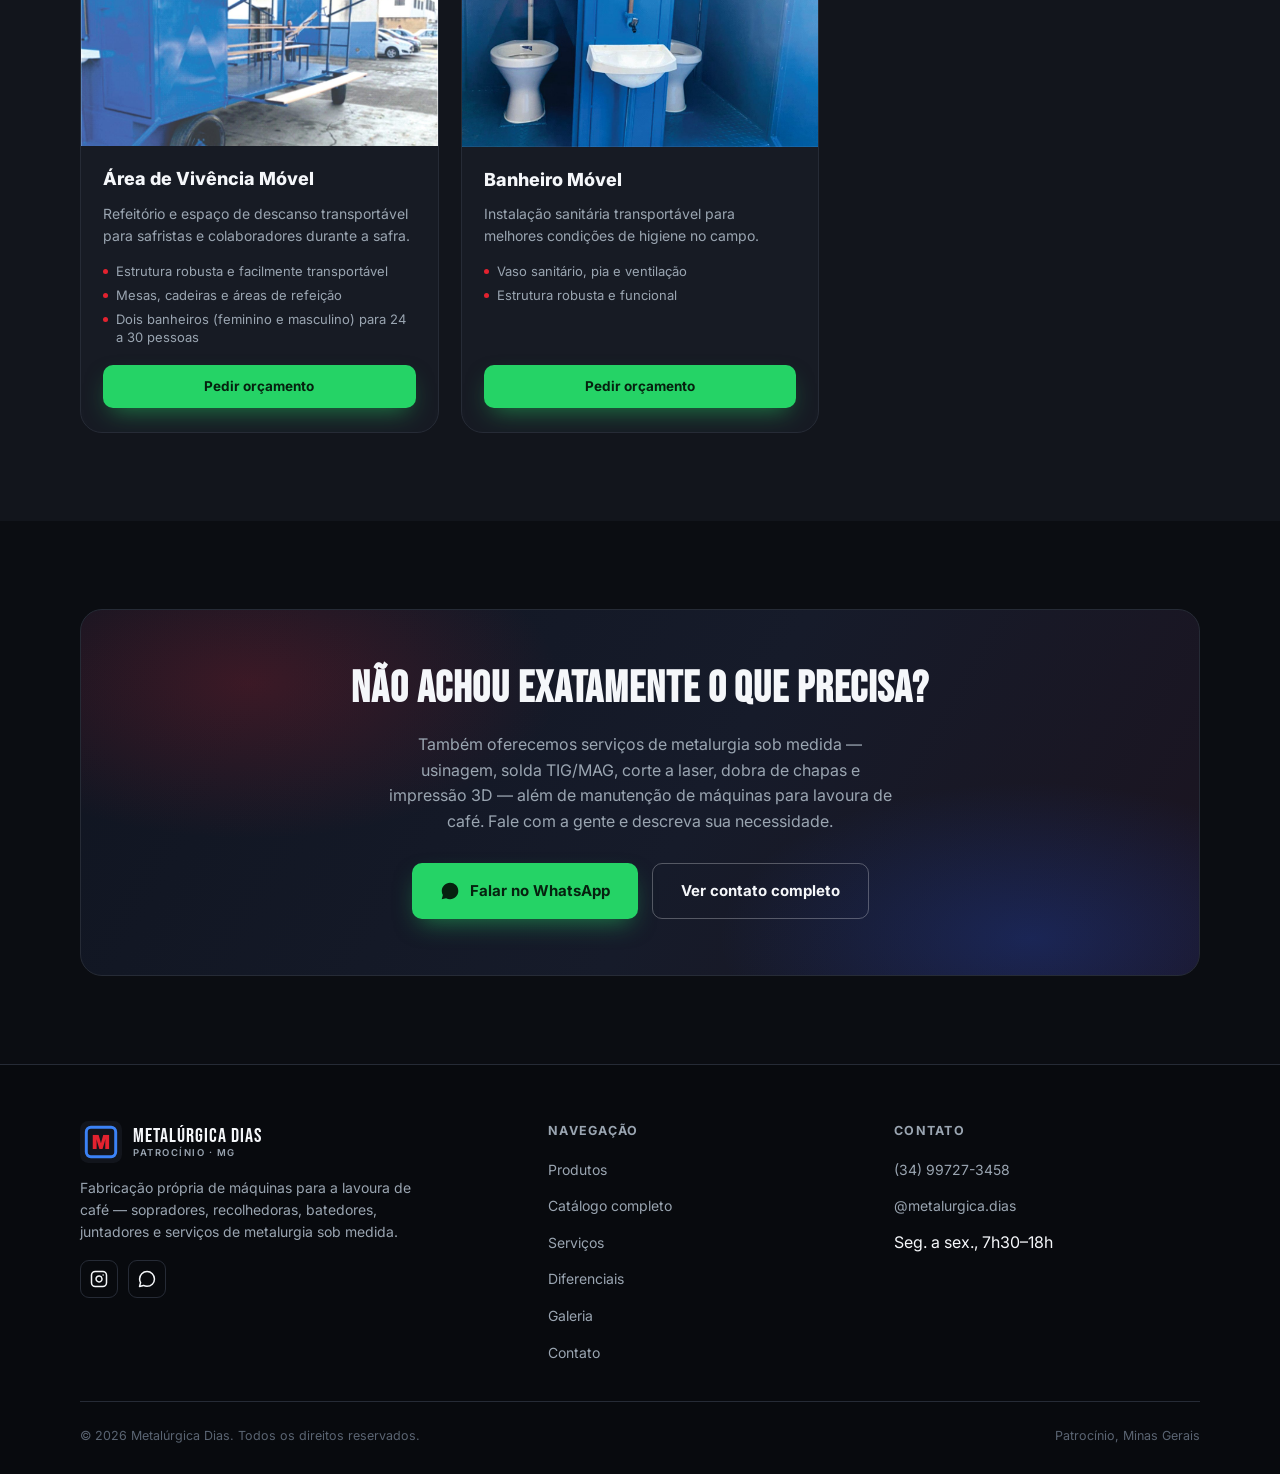
==== commit f1e5981c: "Remove Recolhedora de Café do site (pedido do cliente) Cliente viu o card no catálogo completo e ped" ====
--- a/catalogo.html
+++ b/catalogo.html
@@ -5,10 +5,10 @@
 <meta charset="UTF-8">
 <meta name="viewport" content="width=device-width, initial-scale=1">
 <title>Catálogo completo — Metalúrgica Dias | Máquinas para Café, Patrocínio-MG</title>
-<meta name="description" content="Catálogo completo da Metalúrgica Dias: 17 equipamentos para preparo de solo, plantio, colheita e pós-colheita de café, irrigação e estrutura de safra. Fabricação própria em Patrocínio-MG.">
+<meta name="description" content="Catálogo completo da Metalúrgica Dias: 16 equipamentos para preparo de solo, plantio, colheita e pós-colheita de café, irrigação e estrutura de safra. Fabricação própria em Patrocínio-MG.">
 <link rel="canonical" href="https://rafaelsilva308.github.io/metalurgica-dias/catalogo.html">
 <meta property="og:title" content="Catálogo completo — Metalúrgica Dias">
-<meta property="og:description" content="17 equipamentos de fabricação própria para a lavoura de café, com fotos reais e especificações técnicas.">
+<meta property="og:description" content="16 equipamentos de fabricação própria para a lavoura de café, com fotos reais e especificações técnicas.">
 <meta property="og:type" content="website">
 <meta property="og:url" content="https://rafaelsilva308.github.io/metalurgica-dias/catalogo.html">
 <meta property="og:locale" content="pt_BR">
@@ -17,7 +17,7 @@
 <meta property="og:image:height" content="630">
 <meta name="twitter:card" content="summary_large_image">
 <meta name="twitter:title" content="Catálogo completo — Metalúrgica Dias">
-<meta name="twitter:description" content="17 equipamentos de fabricação própria para a lavoura de café, com fotos reais e especificações técnicas.">
+<meta name="twitter:description" content="16 equipamentos de fabricação própria para a lavoura de café, com fotos reais e especificações técnicas.">
 <meta name="twitter:image" content="https://rafaelsilva308.github.io/metalurgica-dias/assets/og-catalogo.jpg">
 <link rel="icon" type="image/png" href="assets/logo.png">
 <link rel="preconnect" href="https://fonts.googleapis.com">
@@ -81,7 +81,7 @@
         <svg viewBox="0 0 24 24" fill="none" stroke="currentColor" stroke-width="2" stroke-linecap="round" stroke-linejoin="round" aria-hidden="true"><polyline points="15 18 9 12 15 6"/></svg>
         Voltar para o site
       </a>
-      <span class="eyebrow reveal">Catálogo completo &middot; 17 equipamentos</span>
+      <span class="eyebrow reveal">Catálogo completo &middot; 16 equipamentos</span>
       <h1 class="reveal" style="--rd:.05s">Toda a linha da Metalúrgica Dias, com fotos reais de fábrica.</h1>
       <p class="reveal" style="--rd:.1s">Do preparo do solo à pós-colheita, cada máquina abaixo é fabricada sob medida na nossa empresa em Patrocínio-MG. Escolha o equipamento e peça seu orçamento direto pelo WhatsApp.</p>
       <nav class="cat-jump reveal" style="--rd:.16s" aria-label="Ir para categoria">
@@ -223,7 +223,7 @@
     <div class="container">
       <div class="cat-section-head reveal">
         <h2>Colheita e pós-colheita</h2>
-        <span class="cat-count"><span class="count-up" data-count-to="7">0</span> equipamentos</span>
+        <span class="cat-count"><span class="count-up" data-count-to="6">0</span> equipamentos</span>
       </div>
 
       <div class="catalog-grid">
@@ -253,22 +253,6 @@
             </ul>
             <div class="catalog-card-cta">
               <a class="btn btn-whatsapp btn-sm btn-block" href="https://wa.me/5534997273458?text=Ol%C3%A1%2C%20tenho%20interesse%20no%20SOPRADOR%20VASSOUR%C3%83O%20do%20cat%C3%A1logo." target="_blank" rel="noopener">Pedir orçamento</a>
-            </div>
-          </div>
-        </article>
-
-        <article class="catalog-card reveal">
-          <div class="catalog-card-media"><img src="assets/produtos/recolhedora-de-cafe.jpg" alt="Recolhedora de café da Metalúrgica Dias" loading="lazy" width="1400" height="803"></div>
-          <div class="catalog-card-body">
-            <h3>Recolhedora de Café</h3>
-            <p>Coleta rápida dos grãos caídos no chão, com peneiras vibratórias e ventilação ajustável para separar resíduos.</p>
-            <ul class="catalog-specs">
-              <li>600 a 1.000 m/h (conforme o terreno)</li>
-              <li>Trator com potência mínima de 75 CV</li>
-              <li>Montada em trator, alta mobilidade</li>
-            </ul>
-            <div class="catalog-card-cta">
-              <a class="btn btn-whatsapp btn-sm btn-block" href="https://wa.me/5534997273458?text=Ol%C3%A1%2C%20tenho%20interesse%20na%20RECOLHEDORA%20DE%20CAF%C3%89%20do%20cat%C3%A1logo." target="_blank" rel="noopener">Pedir orçamento</a>
             </div>
           </div>
         </article>
